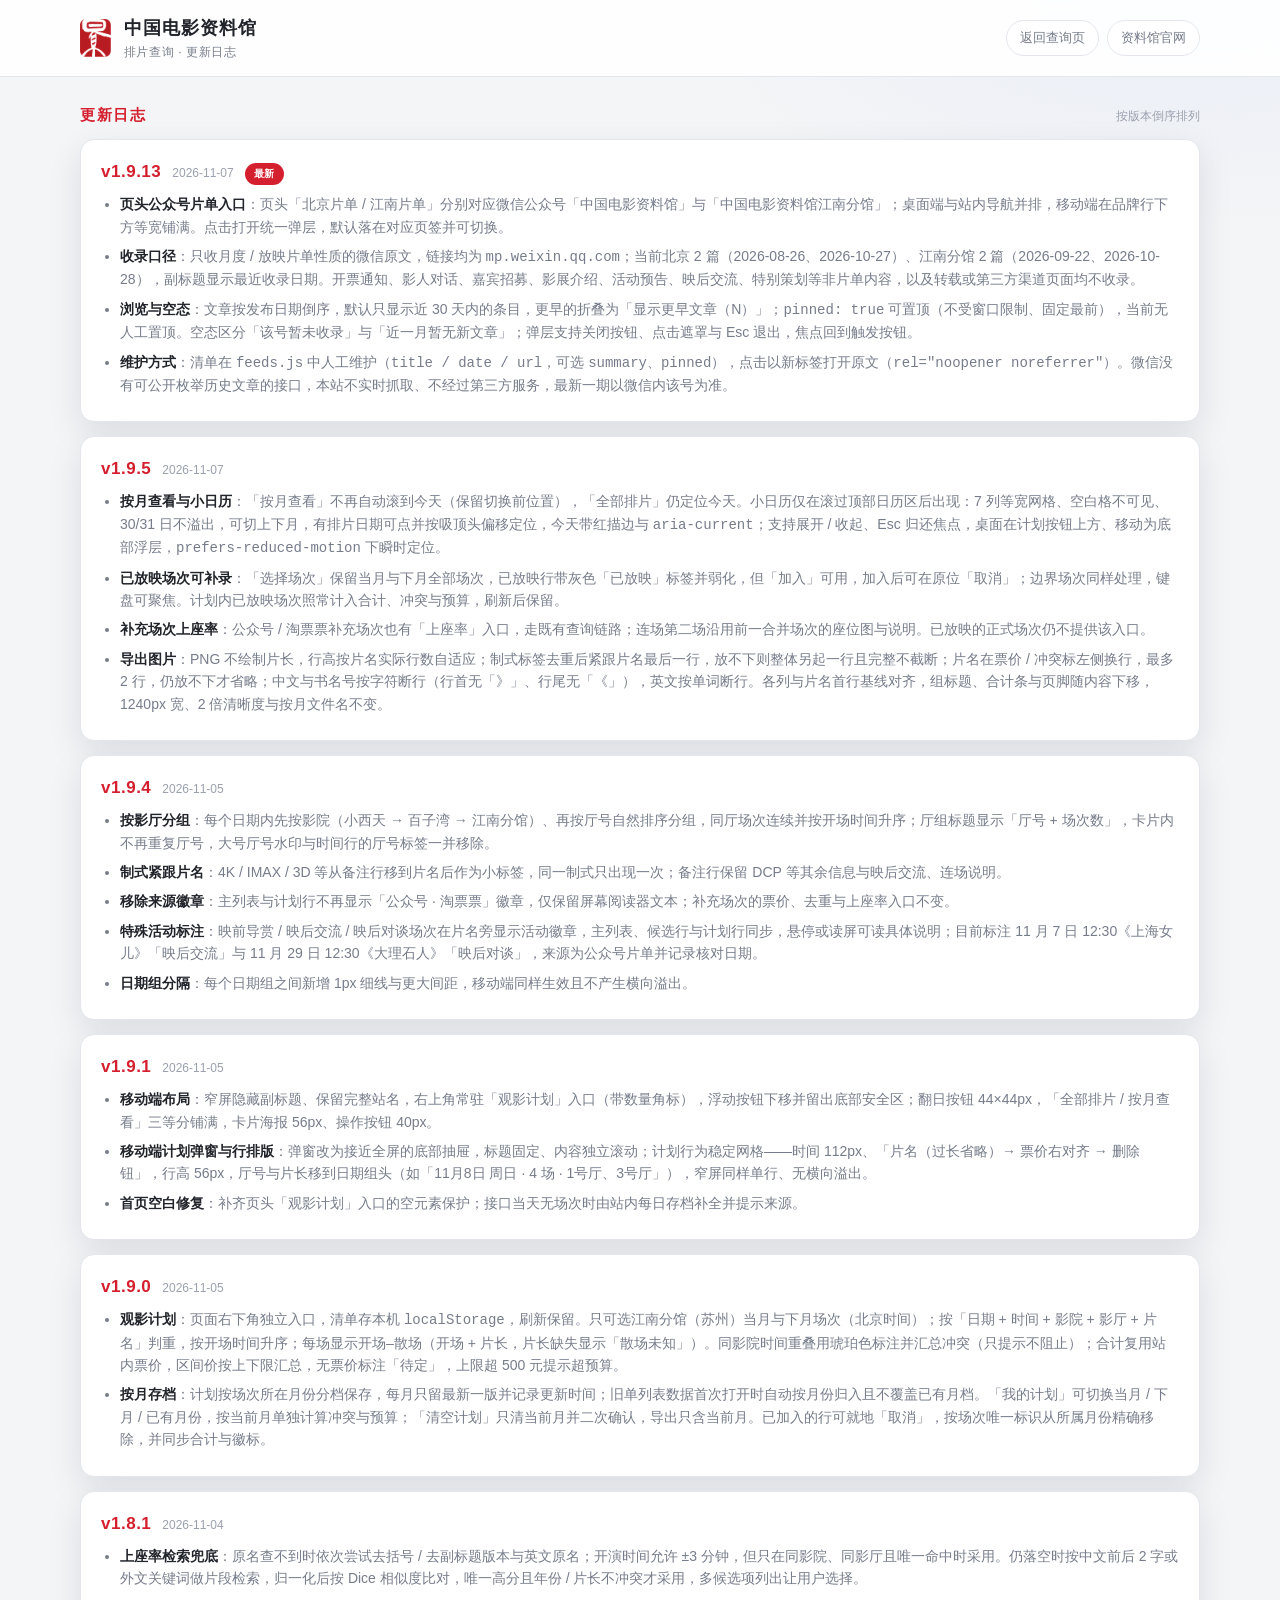
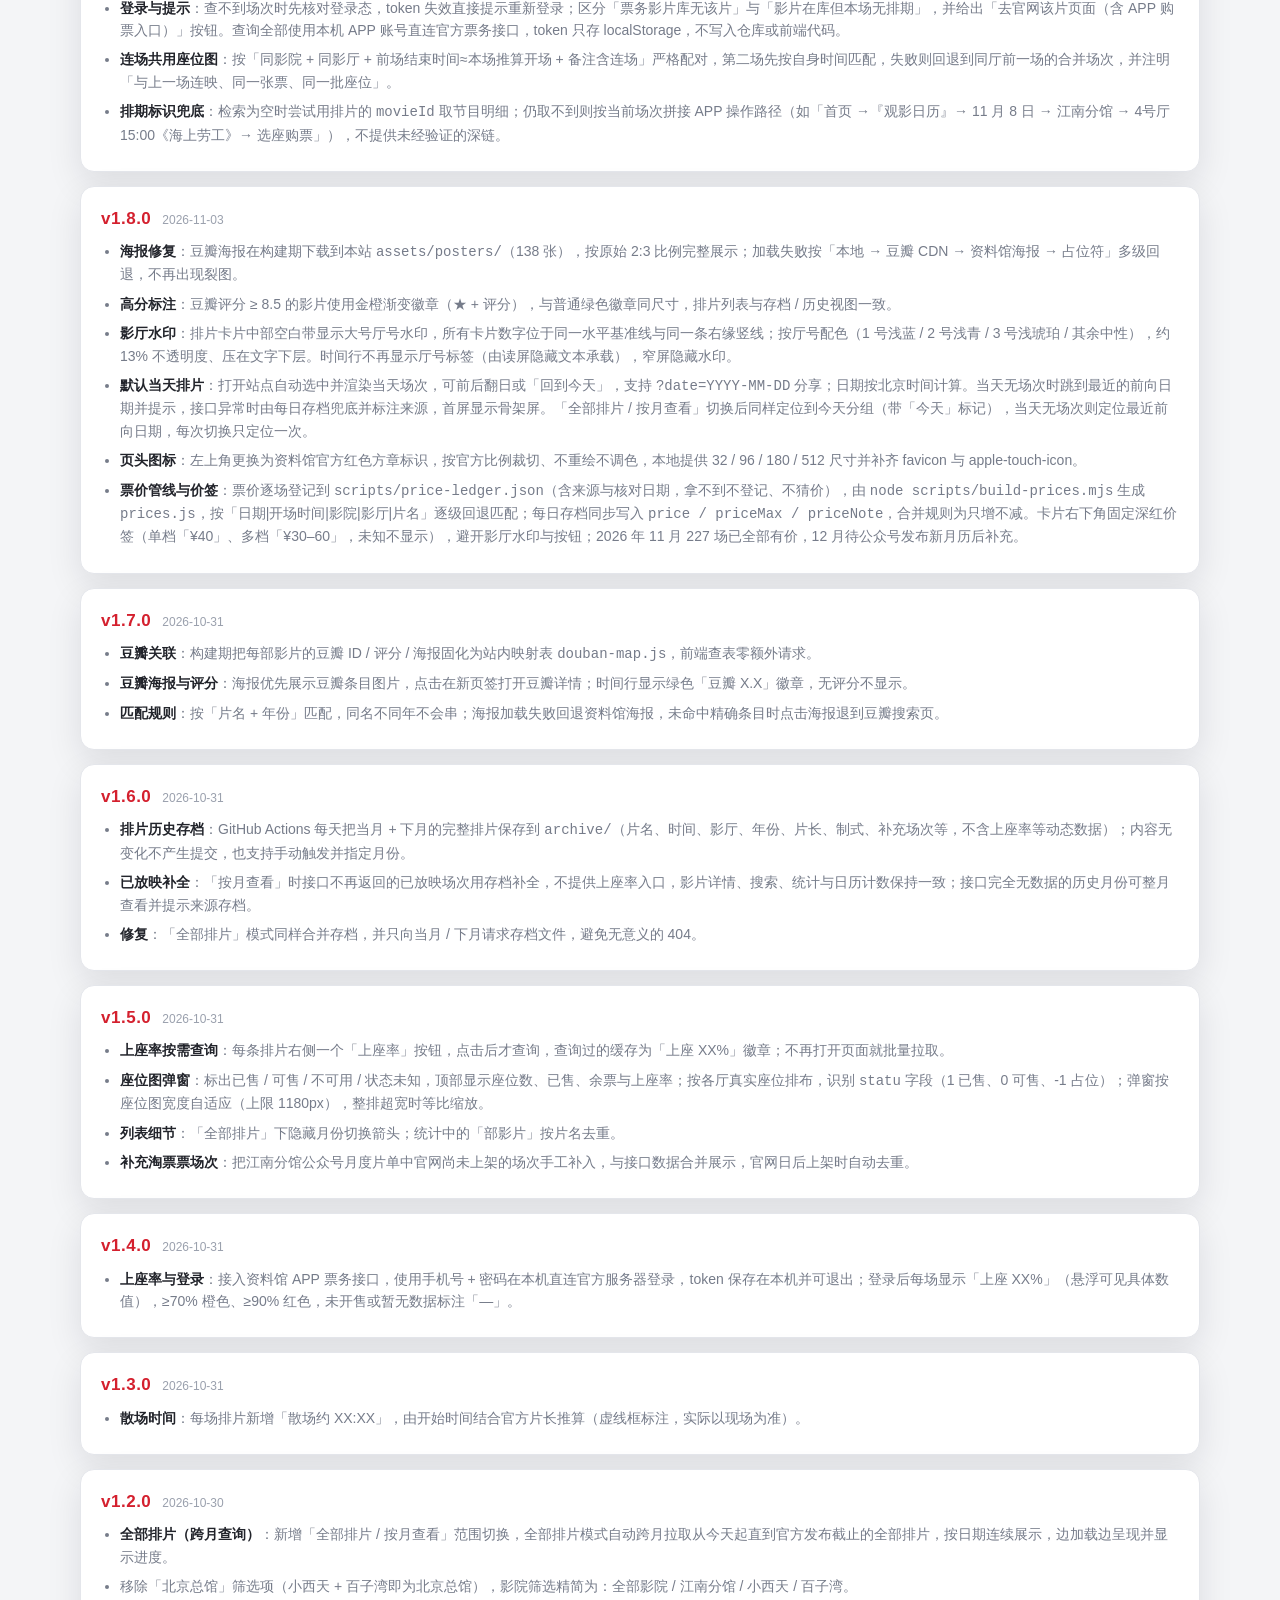
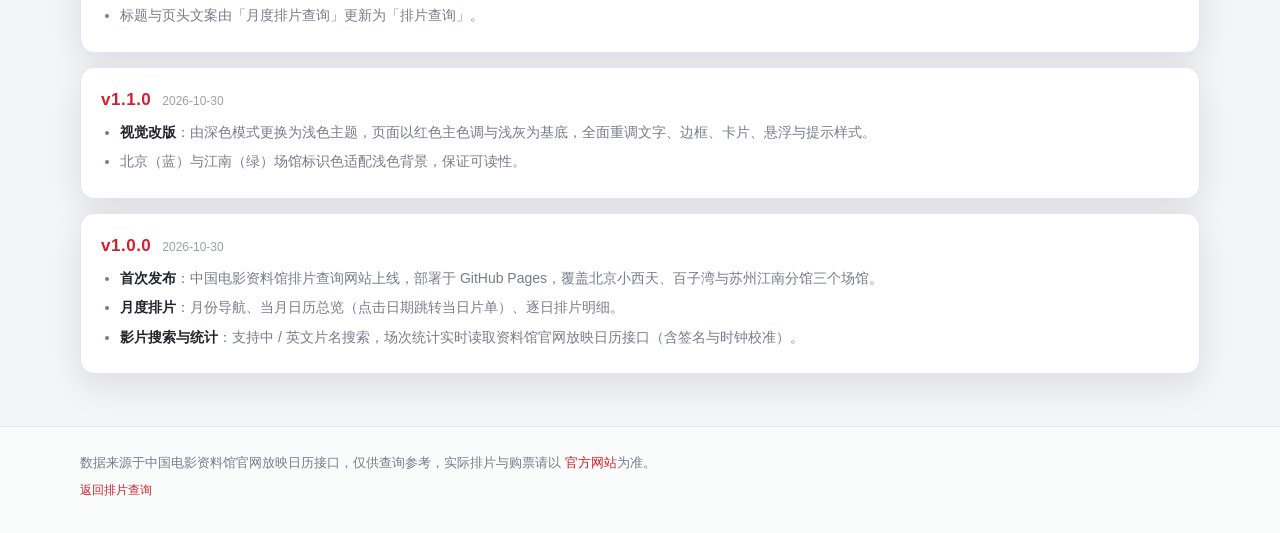
==== changelog.html @ dbe5d0a8 "changelog: merge patch-level entries by theme" ====
<!DOCTYPE html>
<html lang="zh-CN">
<head>
<meta charset="utf-8">
<meta name="viewport" content="width=device-width, initial-scale=1">
<title>更新日志 · 中国电影资料馆排片查询</title>
<meta name="description" content="中国电影资料馆排片查询网站的版本更新日志。">
<link rel="icon" type="image/png" sizes="32x32" href="assets/logo-cfa-32.png">
<link rel="icon" type="image/png" sizes="96x96" href="assets/logo-cfa-96.png">
<link rel="apple-touch-icon" sizes="180x180" href="assets/logo-cfa-180.png">
<link rel="stylesheet" href="style.css">
</head>
<body>

<header class="site-header">
  <div class="wrap header-inner">
    <div class="brand">
      <img class="brand-mark" src="assets/logo-cfa-96.png" width="31" height="38" alt="">
      <div class="brand-text">
        <h1>中国电影资料馆</h1>
        <p>排片查询 · 更新日志</p>
      </div>
    </div>
    <nav class="header-links">
      <a href="index.html">返回查询页</a>
      <a href="https://www.cfa.org.cn/" target="_blank" rel="noopener">资料馆官网</a>
    </nav>
  </div>
</header>

<main class="wrap">

  <section class="calendar-block">
    <div class="block-head">
      <h2>更新日志</h2>
      <span class="block-hint">按版本倒序排列</span>
    </div>

    <div class="changelog">

      <article class="cl-item">
        <div class="cl-head">
          <span class="cl-ver">v1.9.13</span>
          <span class="cl-date">2026-11-07</span>
          <span class="cl-badge">最新</span>
        </div>
        <ul class="cl-list">
          <li><b>页头公众号片单入口</b>：页头「北京片单 / 江南片单」分别对应微信公众号「中国电影资料馆」与「中国电影资料馆江南分馆」；桌面端与站内导航并排，移动端在品牌行下方等宽铺满。点击打开统一弹层，默认落在对应页签并可切换。</li>
          <li><b>收录口径</b>：只收月度 / 放映片单性质的微信原文，链接均为 <code>mp.weixin.qq.com</code>；当前北京 2 篇（2026-08-26、2026-10-27）、江南分馆 2 篇（2026-09-22、2026-10-28），副标题显示最近收录日期。开票通知、影人对话、嘉宾招募、影展介绍、活动预告、映后交流、特别策划等非片单内容，以及转载或第三方渠道页面均不收录。</li>
          <li><b>浏览与空态</b>：文章按发布日期倒序，默认只显示近 30 天内的条目，更早的折叠为「显示更早文章（N）」；<code>pinned: true</code> 可置顶（不受窗口限制、固定最前），当前无人工置顶。空态区分「该号暂未收录」与「近一月暂无新文章」；弹层支持关闭按钮、点击遮罩与 Esc 退出，焦点回到触发按钮。</li>
          <li><b>维护方式</b>：清单在 <code>feeds.js</code> 中人工维护（<code>title / date / url</code>，可选 <code>summary</code>、<code>pinned</code>），点击以新标签打开原文（<code>rel="noopener noreferrer"</code>）。微信没有可公开枚举历史文章的接口，本站不实时抓取、不经过第三方服务，最新一期以微信内该号为准。</li>
        </ul>
      </article>

      <article class="cl-item">
        <div class="cl-head">
          <span class="cl-ver">v1.9.5</span>
          <span class="cl-date">2026-11-07</span>
        </div>
        <ul class="cl-list">
          <li><b>按月查看与小日历</b>：「按月查看」不再自动滚到今天（保留切换前位置），「全部排片」仍定位今天。小日历仅在滚过顶部日历区后出现：7 列等宽网格、空白格不可见、30/31 日不溢出，可切上下月，有排片日期可点并按吸顶头偏移定位，今天带红描边与 <code>aria-current</code>；支持展开 / 收起、Esc 归还焦点，桌面在计划按钮上方、移动为底部浮层，<code>prefers-reduced-motion</code> 下瞬时定位。</li>
          <li><b>已放映场次可补录</b>：「选择场次」保留当月与下月全部场次，已放映行带灰色「已放映」标签并弱化，但「加入」可用，加入后可在原位「取消」；边界场次同样处理，键盘可聚焦。计划内已放映场次照常计入合计、冲突与预算，刷新后保留。</li>
          <li><b>补充场次上座率</b>：公众号 / 淘票票补充场次也有「上座率」入口，走既有查询链路；连场第二场沿用前一合并场次的座位图与说明。已放映的正式场次仍不提供该入口。</li>
          <li><b>导出图片</b>：PNG 不绘制片长，行高按片名实际行数自适应；制式标签去重后紧跟片名最后一行，放不下则整体另起一行且完整不截断；片名在票价 / 冲突标左侧换行，最多 2 行，仍放不下才省略；中文与书名号按字符断行（行首无「》」、行尾无「《」），英文按单词断行。各列与片名首行基线对齐，组标题、合计条与页脚随内容下移，1240px 宽、2 倍清晰度与按月文件名不变。</li>
        </ul>
      </article>

      <article class="cl-item">
        <div class="cl-head">
          <span class="cl-ver">v1.9.4</span>
          <span class="cl-date">2026-11-05</span>
        </div>
        <ul class="cl-list">
          <li><b>按影厅分组</b>：每个日期内先按影院（小西天 → 百子湾 → 江南分馆）、再按厅号自然排序分组，同厅场次连续并按开场时间升序；厅组标题显示「厅号 + 场次数」，卡片内不再重复厅号，大号厅号水印与时间行的厅号标签一并移除。</li>
          <li><b>制式紧跟片名</b>：4K / IMAX / 3D 等从备注行移到片名后作为小标签，同一制式只出现一次；备注行保留 DCP 等其余信息与映后交流、连场说明。</li>
          <li><b>移除来源徽章</b>：主列表与计划行不再显示「公众号 · 淘票票」徽章，仅保留屏幕阅读器文本；补充场次的票价、去重与上座率入口不变。</li>
          <li><b>特殊活动标注</b>：映前导赏 / 映后交流 / 映后对谈场次在片名旁显示活动徽章，主列表、候选行与计划行同步，悬停或读屏可读具体说明；目前标注 11 月 7 日 12:30《上海女儿》「映后交流」与 11 月 29 日 12:30《大理石人》「映后对谈」，来源为公众号片单并记录核对日期。</li>
          <li><b>日期组分隔</b>：每个日期组之间新增 1px 细线与更大间距，移动端同样生效且不产生横向溢出。</li>
        </ul>
      </article>

      <article class="cl-item">
        <div class="cl-head">
          <span class="cl-ver">v1.9.1</span>
          <span class="cl-date">2026-11-05</span>
        </div>
        <ul class="cl-list">
          <li><b>移动端布局</b>：窄屏隐藏副标题、保留完整站名，右上角常驻「观影计划」入口（带数量角标），浮动按钮下移并留出底部安全区；翻日按钮 44×44px，「全部排片 / 按月查看」三等分铺满，卡片海报 56px、操作按钮 40px。</li>
          <li><b>移动端计划弹窗与行排版</b>：弹窗改为接近全屏的底部抽屉，标题固定、内容独立滚动；计划行为稳定网格——时间 112px、「片名（过长省略）→ 票价右对齐 → 删除钮」，行高 56px，厅号与片长移到日期组头（如「11月8日 周日 · 4 场 · 1号厅、3号厅」），窄屏同样单行、无横向溢出。</li>
          <li><b>首页空白修复</b>：补齐页头「观影计划」入口的空元素保护；接口当天无场次时由站内每日存档补全并提示来源。</li>
        </ul>
      </article>

      <article class="cl-item">
        <div class="cl-head">
          <span class="cl-ver">v1.9.0</span>
          <span class="cl-date">2026-11-05</span>
        </div>
        <ul class="cl-list">
          <li><b>观影计划</b>：页面右下角独立入口，清单存本机 <code>localStorage</code>，刷新保留。只可选江南分馆（苏州）当月与下月场次（北京时间）；按「日期 + 时间 + 影院 + 影厅 + 片名」判重，按开场时间升序；每场显示开场–散场（开场 + 片长，片长缺失显示「散场未知」）。同影院时间重叠用琥珀色标注并汇总冲突（只提示不阻止）；合计复用站内票价，区间价按上下限汇总，无票价标注「待定」，上限超 500 元提示超预算。</li>
          <li><b>按月存档</b>：计划按场次所在月份分档保存，每月只留最新一版并记录更新时间；旧单列表数据首次打开时自动按月份归入且不覆盖已有月档。「我的计划」可切换当月 / 下月 / 已有月份，按当前月单独计算冲突与预算；「清空计划」只清当前月并二次确认，导出只含当前月。已加入的行可就地「取消」，按场次唯一标识从所属月份精确移除，并同步合计与徽标。</li>
        </ul>
      </article>

      <article class="cl-item">
        <div class="cl-head">
          <span class="cl-ver">v1.8.1</span>
          <span class="cl-date">2026-11-04</span>
        </div>
        <ul class="cl-list">
          <li><b>上座率检索兜底</b>：原名查不到时依次尝试去括号 / 去副标题版本与英文原名；开演时间允许 ±3 分钟，但只在同影院、同影厅且唯一命中时采用。仍落空时按中文前后 2 字或外文关键词做片段检索，归一化后按 Dice 相似度比对，唯一高分且年份 / 片长不冲突才采用，多候选项列出让用户选择。</li>
          <li><b>登录与提示</b>：查不到场次时先核对登录态，token 失效直接提示重新登录；区分「票务影片库无该片」与「影片在库但本场无排期」，并给出「去官网该片页面（含 APP 购票入口）」按钮。查询全部使用本机 APP 账号直连官方票务接口，token 只存 localStorage，不写入仓库或前端代码。</li>
          <li><b>连场共用座位图</b>：按「同影院 + 同影厅 + 前场结束时间≈本场推算开场 + 备注含连场」严格配对，第二场先按自身时间匹配，失败则回退到同厅前一场的合并场次，并注明「与上一场连映、同一张票、同一批座位」。</li>
          <li><b>排期标识兜底</b>：检索为空时尝试用排片的 <code>movieId</code> 取节目明细；仍取不到则按当前场次拼接 APP 操作路径（如「首页 →『观影日历』→ 11 月 8 日 → 江南分馆 → 4号厅 15:00《海上劳工》→ 选座购票」），不提供未经验证的深链。</li>
        </ul>
      </article>

      <article class="cl-item">
        <div class="cl-head">
          <span class="cl-ver">v1.8.0</span>
          <span class="cl-date">2026-11-03</span>
        </div>
        <ul class="cl-list">
          <li><b>海报修复</b>：豆瓣海报在构建期下载到本站 <code>assets/posters/</code>（138 张），按原始 2:3 比例完整展示；加载失败按「本地 → 豆瓣 CDN → 资料馆海报 → 占位符」多级回退，不再出现裂图。</li>
          <li><b>高分标注</b>：豆瓣评分 ≥ 8.5 的影片使用金橙渐变徽章（★ + 评分），与普通绿色徽章同尺寸，排片列表与存档 / 历史视图一致。</li>
          <li><b>影厅水印</b>：排片卡片中部空白带显示大号厅号水印，所有卡片数字位于同一水平基准线与同一条右缘竖线；按厅号配色（1 号浅蓝 / 2 号浅青 / 3 号浅琥珀 / 其余中性），约 13% 不透明度、压在文字下层。时间行不再显示厅号标签（由读屏隐藏文本承载），窄屏隐藏水印。</li>
          <li><b>默认当天排片</b>：打开站点自动选中并渲染当天场次，可前后翻日或「回到今天」，支持 <code>?date=YYYY-MM-DD</code> 分享；日期按北京时间计算。当天无场次时跳到最近的前向日期并提示，接口异常时由每日存档兜底并标注来源，首屏显示骨架屏。「全部排片 / 按月查看」切换后同样定位到今天分组（带「今天」标记），当天无场次则定位最近前向日期，每次切换只定位一次。</li>
          <li><b>页头图标</b>：左上角更换为资料馆官方红色方章标识，按官方比例裁切、不重绘不调色，本地提供 32 / 96 / 180 / 512 尺寸并补齐 favicon 与 apple-touch-icon。</li>
          <li><b>票价管线与价签</b>：票价逐场登记到 <code>scripts/price-ledger.json</code>（含来源与核对日期，拿不到不登记、不猜价），由 <code>node scripts/build-prices.mjs</code> 生成 <code>prices.js</code>，按「日期|开场时间|影院|影厅|片名」逐级回退匹配；每日存档同步写入 <code>price / priceMax / priceNote</code>，合并规则为只增不减。卡片右下角固定深红价签（单档「¥40」、多档「¥30–60」，未知不显示），避开影厅水印与按钮；2026 年 11 月 227 场已全部有价，12 月待公众号发布新月历后补充。</li>
        </ul>
      </article>

      <article class="cl-item">
        <div class="cl-head">
          <span class="cl-ver">v1.7.0</span>
          <span class="cl-date">2026-10-31</span>
        </div>
        <ul class="cl-list">
          <li><b>豆瓣关联</b>：构建期把每部影片的豆瓣 ID / 评分 / 海报固化为站内映射表 <code>douban-map.js</code>，前端查表零额外请求。</li>
          <li><b>豆瓣海报与评分</b>：海报优先展示豆瓣条目图片，点击在新页签打开豆瓣详情；时间行显示绿色「豆瓣 X.X」徽章，无评分不显示。</li>
          <li><b>匹配规则</b>：按「片名 + 年份」匹配，同名不同年不会串；海报加载失败回退资料馆海报，未命中精确条目时点击海报退到豆瓣搜索页。</li>
        </ul>
      </article>

      <article class="cl-item">
        <div class="cl-head">
          <span class="cl-ver">v1.6.0</span>
          <span class="cl-date">2026-10-31</span>
        </div>
        <ul class="cl-list">
          <li><b>排片历史存档</b>：GitHub Actions 每天把当月 + 下月的完整排片保存到 <code>archive/</code>（片名、时间、影厅、年份、片长、制式、补充场次等，不含上座率等动态数据）；内容无变化不产生提交，也支持手动触发并指定月份。</li>
          <li><b>已放映补全</b>：「按月查看」时接口不再返回的已放映场次用存档补全，不提供上座率入口，影片详情、搜索、统计与日历计数保持一致；接口完全无数据的历史月份可整月查看并提示来源存档。</li>
          <li><b>修复</b>：「全部排片」模式同样合并存档，并只向当月 / 下月请求存档文件，避免无意义的 404。</li>
        </ul>
      </article>

      <article class="cl-item">
        <div class="cl-head">
          <span class="cl-ver">v1.5.0</span>
          <span class="cl-date">2026-10-31</span>
        </div>
        <ul class="cl-list">
          <li><b>上座率按需查询</b>：每条排片右侧一个「上座率」按钮，点击后才查询，查询过的缓存为「上座 XX%」徽章；不再打开页面就批量拉取。</li>
          <li><b>座位图弹窗</b>：标出已售 / 可售 / 不可用 / 状态未知，顶部显示座位数、已售、余票与上座率；按各厅真实座位排布，识别 <code>statu</code> 字段（1 已售、0 可售、-1 占位）；弹窗按座位图宽度自适应（上限 1180px），整排超宽时等比缩放。</li>
          <li><b>列表细节</b>：「全部排片」下隐藏月份切换箭头；统计中的「部影片」按片名去重。</li>
          <li><b>补充淘票票场次</b>：把江南分馆公众号月度片单中官网尚未上架的场次手工补入，与接口数据合并展示，官网日后上架时自动去重。</li>
        </ul>
      </article>

      <article class="cl-item">
        <div class="cl-head">
          <span class="cl-ver">v1.4.0</span>
          <span class="cl-date">2026-10-31</span>
        </div>
        <ul class="cl-list">
          <li><b>上座率与登录</b>：接入资料馆 APP 票务接口，使用手机号 + 密码在本机直连官方服务器登录，token 保存在本机并可退出；登录后每场显示「上座 XX%」（悬浮可见具体数值），≥70% 橙色、≥90% 红色，未开售或暂无数据标注「—」。</li>
        </ul>
      </article>

      <article class="cl-item">
        <div class="cl-head">
          <span class="cl-ver">v1.3.0</span>
          <span class="cl-date">2026-10-31</span>
        </div>
        <ul class="cl-list">
          <li><b>散场时间</b>：每场排片新增「散场约 XX:XX」，由开始时间结合官方片长推算（虚线框标注，实际以现场为准）。</li>
        </ul>
      </article>

      <article class="cl-item">
        <div class="cl-head">
          <span class="cl-ver">v1.2.0</span>
          <span class="cl-date">2026-10-30</span>
        </div>
        <ul class="cl-list">
          <li><b>全部排片（跨月查询）</b>：新增「全部排片 / 按月查看」范围切换，全部排片模式自动跨月拉取从今天起直到官方发布截止的全部排片，按日期连续展示，边加载边呈现并显示进度。</li>
          <li>移除「北京总馆」筛选项（小西天 + 百子湾即为北京总馆），影院筛选精简为：全部影院 / 江南分馆 / 小西天 / 百子湾。</li>
          <li>标题与页头文案由「月度排片查询」更新为「排片查询」。</li>
        </ul>
      </article>

      <article class="cl-item">
        <div class="cl-head">
          <span class="cl-ver">v1.1.0</span>
          <span class="cl-date">2026-10-30</span>
        </div>
        <ul class="cl-list">
          <li><b>视觉改版</b>：由深色模式更换为浅色主题，页面以红色主色调与浅灰为基底，全面重调文字、边框、卡片、悬浮与提示样式。</li>
          <li>北京（蓝）与江南（绿）场馆标识色适配浅色背景，保证可读性。</li>
        </ul>
      </article>

      <article class="cl-item">
        <div class="cl-head">
          <span class="cl-ver">v1.0.0</span>
          <span class="cl-date">2026-10-30</span>
        </div>
        <ul class="cl-list">
          <li><b>首次发布</b>：中国电影资料馆排片查询网站上线，部署于 GitHub Pages，覆盖北京小西天、百子湾与苏州江南分馆三个场馆。</li>
          <li><b>月度排片</b>：月份导航、当月日历总览（点击日期跳转当日片单）、逐日排片明细。</li>
          <li><b>影片搜索与统计</b>：支持中 / 英文片名搜索，场次统计实时读取资料馆官网放映日历接口（含签名与时钟校准）。</li>
        </ul>
      </article>

    </div>
  </section>

</main>

<footer class="site-footer">
  <div class="wrap">
    <p>数据来源于中国电影资料馆官网放映日历接口，仅供查询参考，实际排片与购票请以
      <a href="https://www.cfa.org.cn/eportal/ui?pageId=14b6b67fc1704838b760c4786a5fb46d" target="_blank" rel="noopener">官方网站</a>为准。</p>
    <p class="muted"><a href="index.html">返回排片查询</a></p>
  </div>
</footer>

</body>
</html>
---- style.css ----
:root{
  --bg:#f4f5f7;
  --panel:#ffffff;
  --panel-2:#f0f1f4;
  --line:#e4e6eb;
  --txt:#22242b;
  --muted:#767c8a;
  --accent:#d4202e;
  --accent-soft:rgba(212,32,46,.09);
  --bj:#2563eb;
  --jn:#0f9d76;
  --radius:14px;
  --shadow:0 12px 34px rgba(20,24,40,.10);
}

*{box-sizing:border-box}
/* hidden 属性必须压过元素自身的 display（如 .month-nav-group{display:flex} 否则隐藏不生效） */
[hidden]{display:none!important}
html,body{margin:0;padding:0}
body{
  background:
    radial-gradient(1200px 500px at 15% -8%, rgba(212,32,46,.07), transparent 60%),
    radial-gradient(900px 420px at 92% 0%, rgba(37,99,235,.05), transparent 55%),
    var(--bg);
  color:var(--txt);
  font-family:-apple-system,BlinkMacSystemFont,"Segoe UI","PingFang SC","Hiragino Sans GB","Microsoft YaHei",sans-serif;
  line-height:1.6;
  -webkit-font-smoothing:antialiased;
}
a{color:inherit}
.wrap{max-width:1160px;margin:0 auto;padding:0 20px}

/* ---------- header ---------- */
.site-header{
  position:sticky;top:0;z-index:40;
  background:rgba(255,255,255,.9);
  backdrop-filter:blur(14px);
  border-bottom:1px solid var(--line);
}
.header-inner{display:flex;align-items:center;justify-content:space-between;gap:18px;padding-top:14px;padding-bottom:14px}
.brand{display:flex;align-items:center;gap:13px;min-width:0}
.brand-mark{
  /* 官方红色方章：裁紧后直接展示，不垫白底、不加描边/阴影、不再额外圆角 */
  height:38px;width:auto;flex:none;display:block;
}
.brand-text h1{margin:0;font-size:18px;letter-spacing:.06em;font-weight:700}
.brand-text p{margin:0;font-size:12px;color:var(--muted);letter-spacing:.05em}
.header-links{display:flex;gap:8px;flex:none}
.header-links a{
  font-size:13px;color:var(--muted);text-decoration:none;
  padding:7px 13px;border:1px solid var(--line);border-radius:999px;
  background:var(--panel);transition:.2s;white-space:nowrap;
}
.header-links a:hover{color:var(--accent);border-color:rgba(212,32,46,.45);background:var(--accent-soft)}
/* 移动端页头「观影计划」入口（桌面隐藏，桌面仍用右下角浮动按钮） */
.head-plan-btn{
  display:none;align-items:center;gap:6px;flex:none;
  padding:8px 13px;border-radius:999px;cursor:pointer;
  font-family:inherit;font-size:13px;font-weight:600;color:var(--accent);
  background:var(--accent-soft);border:1px solid rgba(212,32,46,.38);
}
.head-plan-btn:hover{background:rgba(212,32,46,.16);border-color:rgba(212,32,46,.55)}
.head-plan-count{
  min-width:18px;height:18px;padding:0 5px;border-radius:999px;
  display:inline-grid;place-items:center;
  background:var(--accent);color:#fff;font-size:11px;font-weight:700;
  font-variant-numeric:tabular-nums;
}

/* ---------- controls ---------- */
.controls{
  margin-top:24px;padding:18px;
  background:var(--panel);border:1px solid var(--line);border-radius:var(--radius);
  box-shadow:var(--shadow);
  display:flex;flex-direction:column;gap:14px;
}
.month-nav{display:flex;align-items:center;justify-content:center;gap:16px;flex-wrap:wrap}
.month-nav-group{display:flex;align-items:center;gap:16px}
.scope-switch{
  display:flex;gap:4px;padding:4px;border-radius:999px;
  background:var(--panel-2);border:1px solid var(--line);
}
.scope-switch .tab{
  border:none;background:transparent;padding:6px 15px;font-weight:500;
}
.scope-switch .tab:hover{background:#fff;border-color:transparent;color:var(--txt)}
.scope-switch .tab.is-active{
  background:var(--accent);color:#fff;border-color:transparent;
  box-shadow:0 4px 12px rgba(212,32,46,.3);
}
.nav-btn{
  width:36px;height:36px;border-radius:10px;flex:none;cursor:pointer;
  background:var(--panel-2);border:1px solid var(--line);color:var(--txt);
  font-size:22px;line-height:1;display:grid;place-items:center;transition:.18s;
}
.nav-btn:hover{background:#fff;border-color:rgba(212,32,46,.5);color:var(--accent)}
.month-label{display:flex;align-items:center;gap:12px}
.month-label span{font-size:24px;font-weight:700;letter-spacing:.04em;min-width:150px;text-align:center}
.link-btn{
  background:none;border:none;color:var(--accent);font-size:12px;cursor:pointer;
  padding:4px 9px;border:1px solid rgba(212,32,46,.4);border-radius:999px;transition:.18s;
}
.link-btn:hover{background:var(--accent-soft)}

.venue-tabs{display:flex;flex-wrap:wrap;gap:8px;justify-content:center}
.tab{
  cursor:pointer;font-size:13px;padding:7px 15px;border-radius:999px;
  background:var(--panel-2);border:1px solid var(--line);color:var(--muted);transition:.18s;
}
.tab:hover{color:var(--txt);border-color:#c6c9d1}
.tab.is-active{background:var(--accent-soft);border-color:var(--accent);color:var(--accent);font-weight:600}

.search-row{display:flex;gap:10px}
.search-box{
  flex:1;min-width:0;padding:10px 15px;font-size:14px;color:var(--txt);
  background:var(--panel-2);border:1px solid var(--line);border-radius:10px;outline:none;transition:.18s;
}
.search-box::placeholder{color:#9aa0ad}
.search-box:focus{border-color:var(--accent);box-shadow:0 0 0 3px var(--accent-soft);background:#fff}
.ghost-btn{
  padding:10px 16px;font-size:13px;cursor:pointer;color:var(--muted);
  background:var(--panel);border:1px solid var(--line);border-radius:10px;transition:.18s;white-space:nowrap;
}
.ghost-btn:hover{color:var(--accent);border-color:rgba(212,32,46,.45);background:var(--accent-soft)}
.ghost-btn:disabled{opacity:.5;cursor:wait}

/* ---------- stats / notice ---------- */
.stats{margin-top:16px;display:flex;flex-wrap:wrap;gap:10px;min-height:8px}
.stat-chip{
  font-size:13px;padding:7px 14px;border-radius:999px;
  background:var(--panel);border:1px solid var(--line);color:var(--muted);
}
.stat-chip b{color:var(--txt);font-size:15px;margin-right:3px}
.stat-chip.bj b{color:var(--bj)}
.stat-chip.jn b{color:var(--jn)}
.stat-chip.gold b{color:var(--accent)}

.notice{
  margin-top:14px;padding:14px 16px;border-radius:12px;font-size:14px;
  background:var(--panel-2);border:1px solid var(--line);color:var(--muted);
}
.notice.warn{background:var(--accent-soft);border-color:rgba(212,32,46,.35);color:#a81622}

/* ---------- section heads ---------- */
.calendar-block,.list-block{margin-top:26px}
.block-head{
  display:flex;align-items:baseline;justify-content:space-between;gap:14px;
  margin-bottom:12px;flex-wrap:wrap;
}
.block-head h2{margin:0;font-size:15px;letter-spacing:.1em;color:var(--accent);font-weight:600}
.block-hint{font-size:12px;color:#9aa0ad}

/* ---------- calendar ---------- */
.calendar{
  display:grid;grid-template-columns:repeat(7,1fr);gap:8px;
  background:var(--panel);border:1px solid var(--line);border-radius:var(--radius);
  padding:14px;box-shadow:var(--shadow);
}
.cal-head{
  grid-column:1/-1;display:grid;grid-template-columns:repeat(7,1fr);gap:8px;margin-bottom:4px;
}
.cal-head span{text-align:center;font-size:11px;color:#9aa0ad;letter-spacing:.08em}
.cal-cell{
  position:relative;min-height:74px;padding:9px 8px;border-radius:10px;
  background:var(--panel-2);border:1px solid transparent;
  display:flex;flex-direction:column;justify-content:space-between;
  cursor:default;transition:.16s;
}
.cal-cell.pad{background:transparent;border-color:transparent;cursor:default;opacity:.35}
.cal-cell.has{cursor:pointer;border-color:#d7dae1;background:#fff}
.cal-cell.has:hover{border-color:var(--accent);transform:translateY(-2px);box-shadow:0 6px 16px rgba(212,32,46,.14)}
.cal-cell.empty-day{opacity:.42}
.cal-cell.today{border-color:var(--accent);box-shadow:0 0 0 1px rgba(212,32,46,.3)}
.cal-day{font-size:15px;font-weight:600;line-height:1}
.cal-wk{font-size:10px;color:#9aa0ad}
.cal-count{
  font-size:11px;font-weight:700;padding:2px 7px;border-radius:999px;align-self:flex-start;
  background:#e7e9ee;color:var(--muted);
}
.cal-cell.has .cal-count{background:var(--accent-soft);color:var(--accent)}
.cal-cell.jn-only .cal-count{background:rgba(15,157,118,.14);color:var(--jn)}
.cal-dot{position:absolute;top:8px;right:8px;width:6px;height:6px;border-radius:50%;background:var(--accent)}

/* ---------- 日期速选小日历（仅「按月查看」，滚过顶部日历后浮现） ---------- */
.mini-cal{
  position:fixed;right:20px;bottom:96px;z-index:70;
  display:flex;flex-direction:column;align-items:flex-end;gap:10px;
  pointer-events:none;
}
.mini-cal[hidden]{display:none!important}
.mini-cal > *{pointer-events:auto}
.mini-cal-panel{
  width:250px;padding:10px 10px 8px;border-radius:14px;overflow:hidden;
  background:rgba(255,255,255,.97);border:1px solid var(--line);
  box-shadow:0 14px 36px rgba(20,24,40,.18);backdrop-filter:blur(10px);
}
.mini-cal-panel[hidden]{display:none!important}
.mini-cal-toggle{
  width:48px;height:48px;border-radius:50%;flex:none;cursor:pointer;
  display:grid;place-items:center;
  background:var(--panel);border:1px solid var(--line);color:var(--accent);
  box-shadow:0 8px 22px rgba(20,24,40,.16);transition:.18s;
}
.mini-cal-toggle:hover{border-color:rgba(212,32,46,.55);background:var(--accent-soft)}
.mini-cal-toggle svg{width:20px;height:20px;display:block}
.mini-cal-toggle:focus-visible,.mc-nav:focus-visible,.mc-close:focus-visible,.mc-day:focus-visible{
  outline:2px solid rgba(212,32,46,.55);outline-offset:2px;
}
.mc-head{display:flex;align-items:center;gap:5px;margin-bottom:6px}
.mc-title{flex:1;text-align:center;font-size:12.5px;font-weight:700;letter-spacing:.02em}
.mc-nav,.mc-close{
  width:26px;height:26px;flex:none;border-radius:8px;cursor:pointer;
  background:var(--panel-2);border:1px solid var(--line);color:var(--txt);
  font-size:15px;line-height:1;display:grid;place-items:center;
}
.mc-nav:hover,.mc-close:hover{border-color:rgba(212,32,46,.45);color:var(--accent);background:var(--accent-soft)}
/* 7 列等宽网格：minmax(0,1fr) 防止按钮最小内容宽度把列撑破；星期行与日期列共用同一套列宽 */
.mc-week,.mc-grid{display:grid;grid-template-columns:repeat(7,minmax(0,1fr));gap:2px}
.mc-week{margin-bottom:2px}
.mc-week span{text-align:center;font-size:10px;color:#9aa0ad}
.mc-grid{grid-auto-rows:28px}
.mc-day{
  width:100%;min-width:0;height:28px;min-height:0;margin:0;padding:0;border-radius:7px;
  position:relative;overflow:hidden;
  display:grid;place-items:center;
  font-family:inherit;font-size:11.5px;font-weight:600;line-height:1;font-variant-numeric:tabular-nums;
  background:transparent;border:1px solid transparent;color:var(--txt);
}
.mc-day.mc-has{background:#fff;border-color:#d7dae1;cursor:pointer}
.mc-day.mc-has:hover{background:var(--accent-soft);border-color:rgba(212,32,46,.5);color:var(--accent)}
.mc-day.mc-empty{color:#b3b8c2;cursor:default}
.mc-day.mc-blank{visibility:hidden;border:0;background:none}
.mc-day.mc-today{box-shadow:inset 0 0 0 1px rgba(212,32,46,.55);color:var(--accent)}
.mc-day.mc-today::after{
  content:'';position:absolute;bottom:3px;left:50%;transform:translateX(-50%);
  width:4px;height:4px;border-radius:50%;background:var(--accent);
}
/* 观影计划 / 上座率弹窗打开时隐藏，避免叠层冲突 */
body.modal-open .mini-cal{display:none!important}

@media (max-width:760px){
  .mini-cal{
    right:12px;left:12px;bottom:calc(76px + env(safe-area-inset-bottom));
    align-items:stretch;
  }
  .mini-cal-panel{width:100%;max-width:320px;align-self:flex-end}
  .mini-cal-toggle{align-self:flex-end}
  .mc-grid{grid-auto-rows:32px}
  .mc-day{height:32px;font-size:12.5px}
}
@media (prefers-reduced-motion:reduce){
  .mini-cal-toggle,.cal-cell,.mc-day{transition:none}
}


/* ---------- list ---------- */
.day-group{
  background:var(--panel);border:1px solid var(--line);border-radius:var(--radius);
  margin-bottom:14px;overflow:hidden;scroll-margin-top:76px;box-shadow:var(--shadow);
}
.day-head{
  display:flex;align-items:center;gap:12px;padding:12px 16px;
  background:linear-gradient(90deg,rgba(212,32,46,.08),transparent 70%);
  border-bottom:1px solid var(--line);
}
.day-date{font-size:16px;font-weight:700;letter-spacing:.03em}
.day-week{font-size:12px;color:var(--muted)}
.day-today{
  font-size:11px;font-weight:600;letter-spacing:.04em;line-height:1;
  padding:4px 9px;border-radius:999px;white-space:nowrap;
  color:#fff;background:var(--accent);
  box-shadow:0 2px 8px rgba(212,32,46,.28);
}
.day-group.is-today{border-color:rgba(212,32,46,.4)}
.day-badge{
  margin-left:auto;font-size:11px;padding:3px 10px;border-radius:999px;
  background:var(--panel-2);border:1px solid var(--line);color:var(--muted);
}
/* 厅分组标题：轻量小标题（厅号 + 场次数），同组内场次连续排列 */
.hall-head{
  display:flex;align-items:center;gap:8px;
  padding:12px 16px 6px;font-size:12px;color:var(--muted);
}
.hall-head::before{
  content:'';width:3px;height:12px;border-radius:2px;background:var(--accent);opacity:.55;
}
.hall-name{font-size:13px;font-weight:700;color:#3f4756;letter-spacing:.02em}
.hall-count{font-size:11px;color:var(--muted)}
.hall-venue{font-size:11px;font-weight:600;padding:1px 7px;border-radius:999px;border:1px solid}
.hall-venue.bj{color:var(--bj);border-color:rgba(37,99,235,.35);background:rgba(37,99,235,.07)}
.hall-venue.jn{color:var(--jn);border-color:rgba(15,157,118,.35);background:rgba(15,157,118,.07)}
.film{
  display:grid;grid-template-columns:76px 1fr auto;gap:16px;
  padding:14px 16px;border-bottom:1px solid rgba(228,230,235,.8);
  position:relative;
}
/* 内容层：文字在水印之上，按钮列不受水印影响 */
.film > .poster,.film-main,.film-side{position:relative;z-index:1}
/* 屏幕阅读器专用文本（厅号等信息不靠水印传达） */
.sr-only{
  position:absolute;width:1px;height:1px;padding:0;margin:-1px;
  overflow:hidden;clip:rect(0 0 0 0);white-space:nowrap;border:0;
}
.hall-group:last-child .film:last-child{border-bottom:none}
.film:hover{background:rgba(212,32,46,.03)}
.poster{
  /* 海报按原始比例（约 2:3）完整展示，不裁切 */
  width:76px;aspect-ratio:2/3;height:auto;border-radius:8px;
  object-fit:contain;background:var(--panel-2);
  border:1px solid var(--line);display:block;
}
.poster-ph{
  width:76px;aspect-ratio:2/3;height:auto;border-radius:8px;border:1px dashed #c6c9d1;
  display:grid;place-items:center;color:#9aa0ad;font-size:11px;text-align:center;padding:6px;
}
/* 豆瓣关联：海报整体可点击，新页签跳转对应豆瓣详情页 */
.poster-link{display:block;text-decoration:none;border-radius:8px}
.poster-link .poster{transition:transform .18s, box-shadow .18s}
.poster-link:hover .poster{transform:scale(1.03);box-shadow:0 6px 18px rgba(20,24,40,.22)}
.poster-link .poster-ph{transition:border-color .18s, background .18s, color .18s}
.poster-link:hover .poster-ph{border-color:var(--accent);background:var(--accent-soft);color:var(--accent)}
/* 豆瓣评分徽章 */
.douban-pill{
  font-size:12px;font-weight:600;color:#0b8a3d;cursor:help;
  background:rgba(10,183,60,.10);border:1px solid rgba(10,183,60,.34);
  padding:2px 8px;border-radius:7px;white-space:nowrap;
}
/* 高分徽章（豆瓣 >= 8.5）：金橙渐变 + 星标，与普通徽章同尺寸同圆角 */
.douban-pill.high{
  color:#92400e;font-weight:700;
  background:linear-gradient(135deg,rgba(255,214,102,.28),rgba(251,146,60,.22));
  border-color:rgba(217,119,6,.55);
  box-shadow:0 1px 2px rgba(180,83,9,.14);
}
.high-star{color:#d97706;margin-right:2px;font-size:11px}
.film-main{min-width:0}
.film-time{display:flex;align-items:center;gap:9px;flex-wrap:wrap;margin-bottom:5px}
.time-pill{
  font-size:16px;font-weight:700;letter-spacing:.04em;
  font-variant-numeric:tabular-nums;color:var(--accent);
  background:var(--accent-soft);padding:2px 10px;border-radius:7px;
}
.end-time{
  font-size:12px;color:var(--muted);font-variant-numeric:tabular-nums;
  padding:2px 8px;border:1px dashed #c6c9d1;border-radius:7px;
}
.venue-tag{font-size:11px;padding:3px 9px;border-radius:999px;border:1px solid;font-weight:600}
.venue-tag.bj{color:var(--bj);border-color:rgba(37,99,235,.4);background:rgba(37,99,235,.08)}
.venue-tag.jn{color:var(--jn);border-color:rgba(15,157,118,.4);background:rgba(15,157,118,.08)}
.film-title{font-size:17px;font-weight:700;margin:0 0 2px;letter-spacing:.02em}
.film-title a{text-decoration:none}
.film-title a:hover{color:var(--accent)}
.film-en{font-size:12px;color:#9aa0ad;margin:0 0 7px;font-style:italic;overflow:hidden;text-overflow:ellipsis;white-space:nowrap}
.film-meta{font-size:12px;color:var(--muted);display:flex;flex-wrap:wrap;gap:6px;align-items:center}
.film-meta .sep{color:#c6c9d1}
.fmt{
  font-size:10px;font-weight:700;letter-spacing:.06em;padding:2px 7px;border-radius:5px;
  background:#e7e9ee;color:#5b6270;border:1px solid var(--line);
}
/* 紧跟片名的小制式标签（4K / IMAX / 3D 等，其余制式仍在备注行） */
.fmt-title{
  display:inline-block;font-size:11px;font-weight:700;letter-spacing:.05em;
  padding:1px 7px;border-radius:5px;margin-left:7px;vertical-align:2px;
  color:#4b5563;background:#e7e9ee;border:1px solid var(--line);
}
.film-side{display:flex;flex-direction:column;align-items:flex-end;gap:8px;flex:none}
.detail-link{
  font-size:12px;padding:7px 13px;border-radius:999px;text-decoration:none;
  border:1px solid var(--line);color:var(--muted);background:var(--panel);transition:.18s;white-space:nowrap;
}
.detail-link:hover{color:var(--accent);border-color:rgba(212,32,46,.5);background:var(--accent-soft)}

/* 手工补充场次（公众号 · 淘票票渠道）的来源徽章已移除（视觉不出现，仅保留 sr-only 文本） */
.extra-note{
  font-size:11px;font-weight:600;padding:2px 7px;border-radius:5px;
  background:rgba(15,157,118,.10);border:1px solid rgba(15,157,118,.3);color:var(--jn);
}
/* 票价（卡片右下角独立价签：深红实底白字，与绿色评分 / 金橙高分明确区分） */
.price-tag{
  margin-top:auto;                 /* 置于右侧操作列底部 = 卡片右下角 */
  position:relative;z-index:2;     /* 高于厅号水印层 */
  display:inline-flex;align-items:baseline;
  font-size:19px;font-weight:700;line-height:1;letter-spacing:.01em;
  font-variant-numeric:tabular-nums;
  color:#fff;background:linear-gradient(135deg,#c11a2b,#8c0d18);
  padding:6px 12px;border-radius:9px;white-space:nowrap;cursor:help;
  box-shadow:0 2px 8px rgba(140,13,24,.22);
}
.price-tag .cur{font-size:12px;font-weight:600;opacity:.92;margin-right:1px}
.price-tag .amt{font-size:19px;font-weight:700}
.price-tag .dash{padding:0 1px;opacity:.85}

/* ---------- states ---------- */
.skeleton{padding:6px 0}
.sk-row{
  display:flex;gap:16px;padding:14px 16px;border-bottom:1px solid rgba(228,230,235,.8);
}
.sk-block{background:linear-gradient(90deg,#e9ebef 25%,#f4f5f7 50%,#e9ebef 75%);
  background-size:400% 100%;animation:shimmer 1.3s infinite;border-radius:8px}
.sk-poster{width:76px;aspect-ratio:2/3;height:auto;flex:none}
.sk-lines{flex:1;display:flex;flex-direction:column;gap:9px;padding-top:4px}
.sk-l1{height:16px;width:26%}
.sk-l2{height:20px;width:55%}
.sk-l3{height:13px;width:70%}
@keyframes shimmer{0%{background-position:100% 0}100%{background-position:0 0}}

.empty{
  padding:44px 20px;text-align:center;color:var(--muted);font-size:14px;
  background:var(--panel);border:1px dashed var(--line);border-radius:var(--radius);
}
.empty .big{font-size:34px;display:block;margin-bottom:8px;opacity:.5}

/* ---------- footer ---------- */
.site-footer{
  margin-top:52px;padding:26px 0 40px;border-top:1px solid var(--line);
  background:rgba(255,255,255,.6);font-size:13px;color:var(--muted);
}
.site-footer a{color:var(--accent);text-decoration:none}
.site-footer a:hover{text-decoration:underline}
.site-footer p{margin:0 0 7px}
.muted{color:#9aa0ad;font-size:12px}

/* ---------- changelog ---------- */
.changelog{display:flex;flex-direction:column;gap:14px}
.cl-item{
  background:var(--panel);border:1px solid var(--line);border-radius:var(--radius);
  padding:18px 20px;box-shadow:var(--shadow);
}
.cl-head{display:flex;align-items:baseline;gap:11px;flex-wrap:wrap;margin-bottom:8px}
.cl-ver{font-size:17px;font-weight:700;color:var(--accent);letter-spacing:.03em}
.cl-date{font-size:12px;color:#9aa0ad}
.cl-badge{
  font-size:10px;font-weight:700;letter-spacing:.06em;padding:3px 9px;border-radius:999px;
  background:var(--accent);color:#fff;
}
.cl-list{margin:0;padding-left:19px;font-size:14px;color:var(--muted)}
.cl-list li{margin:7px 0}
.cl-list b{color:var(--txt)}

@media (max-width:760px){
  .header-links{display:none}
  .month-label span{font-size:20px;min-width:130px}
  .search-row{flex-direction:column}
  .calendar{padding:9px;gap:5px}
  .cal-head{gap:5px}
  .cal-cell{min-height:58px;padding:6px 5px}
  .cal-count{font-size:10px;padding:1px 5px}
  .film{grid-template-columns:60px 1fr;gap:12px}
  .poster,.poster-ph,.sk-poster{width:60px;aspect-ratio:2/3;height:auto}
  .film-side{grid-column:1/-1;flex-direction:row;align-items:center;justify-content:flex-start;flex-wrap:wrap}
  /* 窄屏按钮变整行：价签右对齐到这一行末尾，仍位于卡片右下角 */
  .price-tag{margin-top:0;margin-left:auto}
  .film-title{font-size:16px}
  .day-head{flex-wrap:wrap;gap:8px}
  .day-badge{margin-left:0}
}

/* ---------- 上座率徽章 ---------- */
.occ-btn{border-color:rgba(212,32,46,.35);color:var(--accent)}
.occ-btn:hover{background:var(--accent);color:#fff;border-color:var(--accent)}
.occ-pill{
  font-size:12px;font-weight:600;color:var(--accent);
  background:var(--accent-soft);border:1px solid rgba(212,32,46,.3);
  padding:2px 8px;border-radius:7px;font-variant-numeric:tabular-nums;
  white-space:nowrap;
}
.occ-pill.mid{color:#b45309;background:rgba(180,83,9,.09);border-color:rgba(180,83,9,.32)}
.occ-pill.high{color:#fff;background:var(--accent);border-color:var(--accent)}
.occ-pill.none,.occ-pill.pending{color:var(--muted);background:var(--panel-2);border-color:#d7dae1;font-weight:500}

/* ---------- 登录弹层 ---------- */
.modal-mask{
  position:fixed;inset:0;z-index:90;
  background:rgba(18,20,28,.5);backdrop-filter:blur(4px);
  display:flex;align-items:center;justify-content:center;padding:20px;
}
.modal-mask[hidden]{display:none}
.modal{
  width:100%;max-width:400px;background:var(--panel);
  border:1px solid var(--line);border-radius:16px;
  box-shadow:0 24px 60px rgba(10,14,26,.28);padding:24px;
}
.modal h3{margin:0 0 8px;font-size:18px}
.modal-hint{margin:0 0 16px;font-size:13px;color:var(--muted);line-height:1.6}
.modal-hint strong{color:var(--accent)}
.field{display:block;margin-bottom:12px}
.field span{display:block;font-size:12px;color:var(--muted);margin-bottom:5px}
.field input{
  width:100%;padding:10px 12px;font-size:14px;color:var(--txt);
  background:var(--panel-2);border:1px solid var(--line);border-radius:9px;outline:none;
}
.field input:focus{border-color:var(--accent);background:#fff;box-shadow:0 0 0 3px var(--accent-soft)}
.modal-error{
  margin:0 0 12px;font-size:13px;color:var(--accent);
  background:var(--accent-soft);border-radius:8px;padding:8px 10px;
}
.modal-actions{display:flex;gap:10px;justify-content:flex-end;margin-top:4px}
.ghost-btn.primary{background:var(--accent);border-color:var(--accent);color:#fff}
.ghost-btn.primary:hover{background:#b81a27;border-color:#b81a27;color:#fff}

/* ---------- 影片上的「上座率」入口 ---------- */
.occ-open{
  font-size:12px;font-weight:600;padding:7px 13px;border-radius:999px;cursor:pointer;
  border:1px solid rgba(212,32,46,.4);color:var(--accent);background:var(--accent-soft);
  transition:.18s;white-space:nowrap;
}
.occ-open:hover{background:var(--accent);border-color:var(--accent);color:#fff}
.occ-open:active{transform:translateY(1px)}

/* ---------- 上座率座位图弹窗 ---------- */
body.modal-open{overflow:hidden}
.seat-modal{
  width:min(560px, calc(100vw - 40px));
  max-width:none;max-height:92vh;padding:20px 20px 16px;
  display:flex;flex-direction:column;
}
.seat-head{display:flex;align-items:flex-start;justify-content:space-between;gap:14px;margin-bottom:12px}
.seat-head h3{margin:0;font-size:19px;letter-spacing:.02em}
.seat-sub{margin:3px 0 0;font-size:12.5px;color:var(--muted)}
.modal-x{
  width:32px;height:32px;flex:none;border-radius:9px;cursor:pointer;font-size:20px;line-height:1;
  background:var(--panel-2);border:1px solid var(--line);color:var(--muted);transition:.18s;
}
.modal-x:hover{background:var(--accent);border-color:var(--accent);color:#fff}

.seat-summary{
  display:flex;align-items:center;gap:16px;flex-wrap:wrap;
  padding:13px 16px;margin-bottom:14px;
  background:var(--panel-2);border:1px solid var(--line);border-radius:12px;
}
.occ-big{text-align:center;min-width:74px}
.occ-big b{display:block;font-size:30px;line-height:1;color:var(--accent);font-variant-numeric:tabular-nums}
.occ-big span{font-size:11px;color:var(--muted);letter-spacing:.1em}
.occ-bar{flex:1;min-width:150px;height:9px;border-radius:999px;background:#e2e5ea;overflow:hidden}
.occ-bar i{display:block;height:100%;border-radius:999px;background:linear-gradient(90deg,#f4707a,var(--accent));transition:width .4s}
.occ-nums{width:100%;font-size:12.5px;color:var(--muted)}
.occ-nums b{color:var(--txt);font-variant-numeric:tabular-nums}

.seat-scroll{flex:1;min-height:0;overflow:auto;padding-bottom:2px}
.seat-status{padding:34px 12px;text-align:center;color:var(--muted);font-size:14px}
.seat-status.warn{color:#a81622}
.seat-status.note{padding:9px 12px;margin-bottom:10px;text-align:left;font-size:12.5px;line-height:1.6;color:var(--muted);background:#f4f6f8;border:1px solid var(--line);border-radius:8px}
/* 相近条目选择（片段检索命中多个候选时） */
.seat-status.cands{padding:22px 12px}
.seat-cand-tip{margin:0 0 10px;color:var(--muted);font-size:13px;line-height:1.6}
.seat-cands{display:flex;flex-wrap:wrap;gap:8px;justify-content:center;margin-bottom:12px}
.seat-cand{padding:8px 12px;border:1px solid var(--line);background:#fff;border-radius:8px;font-size:13px;cursor:pointer}
.seat-cand:hover{border-color:rgba(212,32,46,.55);color:#a81622}
.seat-cand:disabled{opacity:.45;cursor:default}
.seat-link{display:inline-block;margin-top:10px;font-size:13px;font-weight:600;color:var(--accent);text-decoration:none;border-bottom:1px solid rgba(212,32,46,.45);padding-bottom:1px}
.seat-link:hover{color:#96121b;border-bottom-color:#96121b}

.seat-screen{margin:2px auto 16px;text-align:center}
.seat-screen span{
  display:inline-block;font-size:11px;letter-spacing:.5em;color:#9aa0ad;
  padding:6px 24px 9px;border:1px solid #dfe2e8;border-top:none;
  border-radius:0 0 44px 44px/0 0 26px 26px;
  background:linear-gradient(180deg,#eceef2,#f8f9fa);
}
.seat-rows{width:max-content;min-width:100%;display:flex;flex-direction:column;gap:5px;align-items:center;padding-bottom:6px}
.seat-row{display:flex;align-items:center;gap:8px}
.row-label{flex:none;min-width:30px;text-align:center;font-size:10px;color:#9aa0ad}
.seat-cells{display:flex;align-items:center;gap:3px}
.seat-gap{display:block;width:13px;flex:none}
.seat-row-empty{opacity:.7}
.seat-row-empty .row-label{color:#c0c4cc}
.aisle-line{display:block;width:170px;height:0;border-top:1px dashed #b9bdc7}
.seat{
  width:20px;height:20px;flex:none;border-radius:5px 5px 3px 3px;
  display:flex;align-items:center;justify-content:center;
  font-size:8px;font-style:normal;border:1px solid transparent;
  box-shadow:inset 0 -2px 0 rgba(0,0,0,.08);transition:transform .12s;
}
.seat.free{background:#e3ebfa;border-color:#b9caeb;color:#5b6b8c}
.seat.sold{background:var(--accent);border-color:#b01b26;color:#fff}
.seat.blocked{background:#e6e8ec;border-color:#d3d6dd;color:#a3a8b3}
.seat.unknown{background:#f3f4f6;border-color:#dfe2e8;color:#b3b8c2}
.seat:hover{transform:scale(1.35);z-index:2;box-shadow:0 3px 8px rgba(20,24,40,.25)}

.seat-legend{
  display:flex;flex-wrap:wrap;gap:16px;justify-content:center;
  margin-top:8px;padding-top:12px;border-top:1px dashed var(--line);
  font-size:12px;color:var(--muted);
}
.seat-legend span{display:flex;align-items:center;gap:6px}
.sw{display:inline-block;width:13px;height:13px;border-radius:4px;border:1px solid transparent}
.sw.free{background:#e3ebfa;border-color:#b9caeb}
.sw.sold{background:var(--accent);border-color:#b01b26}
.sw.blocked{background:#e6e8ec;border-color:#d3d6dd}
.sw.unknown{background:#f3f4f6;border-color:#dfe2e8}

@media (max-width:760px){
  .seat-modal{padding:16px 14px 12px}
  .seat{width:17px;height:17px;font-size:7px}
  .seat-gap{width:10px}
  .row-label{min-width:24px;font-size:9px}
  .occ-big b{font-size:26px}
}

/* ---------- 观影计划 ---------- */
.plan-fab{
  position:fixed;right:22px;bottom:22px;z-index:80;
  display:inline-flex;align-items:center;gap:8px;
  padding:12px 20px;border-radius:999px;cursor:pointer;
  font-size:14px;font-weight:600;letter-spacing:.04em;
  color:#fff;background:linear-gradient(135deg,#d4202e,#a81622);
  border:1px solid rgba(140,13,24,.55);
  box-shadow:0 10px 26px rgba(168,22,34,.32);
  transition:transform .18s, box-shadow .18s;
}
.plan-fab:hover{transform:translateY(-2px);box-shadow:0 14px 32px rgba(168,22,34,.4)}
.plan-fab:active{transform:translateY(0)}
.plan-fab-count{
  min-width:20px;height:20px;padding:0 6px;border-radius:999px;
  display:inline-grid;place-items:center;
  background:#fff;color:var(--accent);font-size:12px;font-weight:700;
  font-variant-numeric:tabular-nums;
}

.plan-modal{
  width:min(760px, calc(100vw - 40px));max-width:none;max-height:90vh;
  display:flex;flex-direction:column;padding:22px 22px 12px;
}
.plan-head{display:flex;align-items:flex-start;justify-content:space-between;gap:14px}
.plan-headtext{min-width:0}
.plan-head h3{margin:0;font-size:20px;letter-spacing:.02em}
.plan-sub{margin:4px 0 0;font-size:12.5px;color:var(--muted);line-height:1.55}
.plan-sub strong{color:var(--accent);font-weight:600}

.plan-tabs{
  display:flex;gap:4px;width:max-content;
  margin:14px 0 10px;padding:4px;border-radius:999px;
  background:var(--panel-2);border:1px solid var(--line);
}
.plan-tabs .tab{border:none;background:transparent;padding:6px 15px;font-weight:500}
.plan-tabs .tab:hover{background:#fff;color:var(--txt);border-color:transparent}
.plan-tabs .tab.is-active{
  background:var(--accent);color:#fff;border-color:transparent;
  box-shadow:0 4px 12px rgba(212,32,46,.28);
}
.plan-tab-count{
  display:inline-grid;place-items:center;min-width:18px;height:18px;padding:0 5px;
  margin-left:6px;border-radius:999px;
  background:rgba(255,255,255,.92);color:var(--accent);
  font-size:11px;font-weight:700;font-variant-numeric:tabular-nums;
}
.plan-tabs .tab:not(.is-active) .plan-tab-count{background:var(--accent);color:#fff}

.plan-summary{display:flex;flex-direction:column;gap:6px;margin-bottom:10px}
.plan-warn{
  font-size:12.5px;line-height:1.55;padding:8px 11px;border-radius:9px;
  background:rgba(180,83,9,.07);border:1px solid rgba(180,83,9,.26);color:#8a4a09;
}
.plan-warn.budget{background:var(--accent-soft);border-color:rgba(212,32,46,.3);color:#a81622}
.plan-warn b{font-weight:700}

.plan-body{flex:1;min-height:0;overflow:auto;padding-right:2px}
.plan-load{
  padding:9px 12px;margin-bottom:10px;font-size:12.5px;line-height:1.55;
  color:var(--muted);background:#f4f6f8;border:1px solid var(--line);border-radius:8px;
}
.plan-search{
  width:100%;padding:9px 13px;margin-bottom:6px;font-size:13.5px;color:var(--txt);
  background:var(--panel-2);border:1px solid var(--line);border-radius:9px;outline:none;
}
.plan-search:focus{border-color:var(--accent);background:#fff;box-shadow:0 0 0 3px var(--accent-soft)}
.plan-empty{
  padding:34px 14px;text-align:center;font-size:13.5px;line-height:1.7;color:var(--muted);
  background:var(--panel);border:1px dashed var(--line);border-radius:12px;
}

.plan-date-head{display:flex;align-items:baseline;flex-wrap:nowrap;gap:8px;margin:16px 0 8px;font-size:13px;font-weight:700;color:var(--txt)}
.plan-date-head span{font-size:11.5px;color:#9aa0ad;font-weight:500;flex:none}
.plan-date-head em{font-style:normal;font-size:11.5px;color:#9aa0ad;font-weight:500;flex:none}
/* 场次数与厅名前的分隔点，避免组头变成多个并列词 */
.plan-date-head em::before{content:'·';margin:0 6px;color:#c2c7d0;font-weight:400}
.plan-date-head .plan-date-halls{
  flex:0 1 auto;min-width:0;font-weight:500;
  overflow:hidden;text-overflow:ellipsis;white-space:nowrap;
}
/* 候选列表的影厅组小标题（厅号 + 场次数），轻量、比日期标题弱一级 */
.plan-hall-head{
  display:flex;align-items:baseline;gap:7px;margin:9px 2px 6px;padding-left:8px;
  border-left:3px solid rgba(212,32,46,.35);
  font-size:12.5px;font-weight:600;color:#4a4f5c;
}
.plan-hall-head span{font-size:11px;font-weight:500;color:#9aa0ad}

/* 日期组之间用整宽细线 + 明显留白分隔；组内厅标题仍保持轻量 */
.plan-day + .plan-day{
  margin-top:10px;padding-top:12px;
  border-top:1px solid #d9dce2;
}
.plan-day + .plan-day .plan-date-head{margin-top:0}

.plan-cand{
  display:flex;align-items:center;gap:12px;width:100%;text-align:left;
  min-height:44px;
  padding:10px 12px;margin-bottom:7px;cursor:pointer;font-size:13px;
  background:#fff;border:1px solid var(--line);border-radius:10px;
  font-family:inherit;color:var(--txt);transition:border-color .16s, background .16s;
}
.plan-cand:hover{border-color:rgba(212,32,46,.45);background:var(--accent-soft)}
/* 已加入：淡淡的选中底 + 左侧色条，一眼可辨但不抢眼；按钮可点击取消 */
.plan-cand.is-added{
  background:rgba(212,32,46,.045);border-color:rgba(212,32,46,.3);
  box-shadow:inset 3px 0 0 rgba(212,32,46,.45);
}
.plan-cand.is-added:hover{background:rgba(212,32,46,.075);border-color:rgba(212,32,46,.48)}
/* 开场与散场同一字号字重，形成一个完整时间段（散场颜色略淡） */
.pc-when{flex:none;width:112px;display:flex;align-items:baseline;gap:4px;font-variant-numeric:tabular-nums;white-space:nowrap}
.pc-when b{font-size:15px;font-weight:700;color:var(--accent)}
.pc-when i{font-size:15px;font-weight:700;font-style:normal;color:#5f6673}
.pc-body{flex:1;min-width:0;display:flex;flex-direction:column;gap:1px}
/* 片名与制式标签同一行：名称可省略，标签始终完整显示 */
.pc-title{display:flex;align-items:baseline;min-width:0;overflow:hidden}
.pc-name{flex:0 1 auto;min-width:0;font-size:14px;font-weight:600;overflow:hidden;text-overflow:ellipsis;white-space:nowrap}
.pc-title .fmt-title{flex:none}
.pc-note{font-size:11px;color:var(--jn);overflow:hidden;text-overflow:ellipsis;white-space:nowrap}
/* 行内只保留票价，右对齐到「加入」按钮左侧 */
.pc-info{
  flex:none;display:flex;align-items:baseline;justify-content:flex-end;
  white-space:nowrap;font-variant-numeric:tabular-nums;
}
.pc-price{font-size:15px;font-weight:700;color:var(--accent);white-space:nowrap}
.pc-price.pending{font-size:13px;font-weight:500;color:var(--muted)}
.pc-add{
  flex:none;display:inline-flex;align-items:center;justify-content:center;
  min-height:40px;min-width:52px;font-size:11.5px;font-weight:600;
  padding:8px 14px;border-radius:999px;
  border:1px solid var(--accent);
  background:var(--accent);color:#fff;
}
/* 已加入 -> 「取消」：白底描边，弱于红色实底的「加入」 */
.plan-cand.is-added .pc-add{
  color:var(--accent);border-color:rgba(212,32,46,.42);background:#fff;
}

/* 已放映场次：保留在列表里，视觉弱化但可读；仍可加入计划（补录已看场次），已选中的仍可取消 */
.plan-cand.is-past{background:var(--panel-2);border-color:#e0e2e8}
.plan-cand.is-past .pc-when b{color:#8b909c}
.plan-cand.is-past .pc-when i{color:#a3a8b3}
.plan-cand.is-past .pc-name{color:#6b7280}
.plan-cand.is-past:hover{border-color:rgba(212,32,46,.4);background:#f7f7f9}
.plan-cand.is-past.is-added{
  background:rgba(212,32,46,.04);border-color:rgba(212,32,46,.24);
  box-shadow:inset 3px 0 0 rgba(212,32,46,.32);
}
.plan-cand.is-past .pc-price{color:#8b909c}
.pc-past{
  flex:none;display:inline-flex;align-items:center;
  padding:0 7px;line-height:17px;border-radius:999px;
  font-size:10.5px;font-weight:600;color:#7d828f;
  background:#eef0f3;border:1px solid #e2e5ea;
}
/* 特殊活动（映前导赏 / 映后交流等）：与制式标签并列的小徽章，金色系，不压片名 */
.ev-badge{
  flex:none;display:inline-flex;align-items:center;
  padding:0 7px;line-height:17px;border-radius:999px;
  font-size:10.5px;font-weight:600;color:#8a5a00;
  background:rgba(245,158,11,.14);border:1px solid rgba(245,158,11,.4);
  white-space:nowrap;margin-left:6px;vertical-align:2px;
}

/* 月份切换条：列出当月/下月与已有档案的月份，横向滚动不换行 */
.plan-months{
  display:flex;gap:8px;flex-wrap:nowrap;overflow-x:auto;overflow-y:hidden;
  padding:2px 2px 8px;
  scrollbar-width:none;-webkit-overflow-scrolling:touch;
}
.plan-months::-webkit-scrollbar{display:none}
.plan-mtab{
  flex:none;display:inline-flex;align-items:center;gap:6px;
  min-height:34px;padding:6px 14px;border-radius:999px;cursor:pointer;
  font-family:inherit;font-size:13px;font-weight:600;color:var(--muted);
  background:var(--panel-2);border:1px solid var(--line);transition:.18s;white-space:nowrap;
}
.plan-mtab:hover{color:var(--txt);border-color:#c6c9d1;background:#fff}
.plan-mtab.is-active{background:var(--accent-soft);border-color:var(--accent);color:var(--accent)}
.plan-mtab i{
  font-style:normal;min-width:18px;height:18px;padding:0 5px;border-radius:999px;
  display:inline-grid;place-items:center;
  background:rgba(255,255,255,.92);color:var(--accent);
  font-size:11px;font-weight:700;font-variant-numeric:tabular-nums;
}
.plan-mtab:not(.is-active) i{background:var(--accent);color:#fff}

.plan-toolbar{
  display:flex;align-items:center;justify-content:space-between;gap:10px;flex-wrap:wrap;
  padding:10px 12px;margin:4px 0 10px;
  background:var(--panel-2);border:1px solid var(--line);border-radius:10px;
}
.plan-total{font-size:12.5px;color:var(--muted)}
.plan-total b{color:var(--txt);font-variant-numeric:tabular-nums}
.plan-total b:last-child{color:var(--accent)}
/* 合计金额单独放大 3px（说明文字保持原字号） */
.plan-total .plan-total-amt{font-size:15.5px;font-weight:700;line-height:1.35}
.plan-pending{color:#b45309}
.plan-updated{color:#9aa0ad}
.plan-toolbar-btns{display:flex;gap:8px}
.plan-toolbar-btns .ghost-btn{padding:7px 13px}

/* 计划行：稳定网格 —— 时间列(112px) → 片名(弹性) → 票价(右对齐) → 删除(32px)；厅号统一在日期组头 */
.plan-item{
  display:grid;
  grid-template-columns:112px minmax(0,1fr) auto 32px;
  grid-template-rows:auto;
  align-items:center;
  column-gap:12px;row-gap:0;
  min-height:56px;padding:11px 14px;margin-bottom:8px;
  background:var(--panel);border:1px solid var(--line);border-radius:10px;
}
.plan-item.conflict{border-color:rgba(180,83,9,.42);background:rgba(180,83,9,.045)}
/* 开场与散场同一行、同字号同字重；列宽固定，绝不换行 */
.plan-time{
  grid-column:1;grid-row:1;align-self:center;display:flex;align-items:baseline;gap:5px;
  white-space:nowrap;line-height:1.25;font-variant-numeric:tabular-nums;
}
.plan-time b{font-size:15px;font-weight:700;color:var(--accent)}
.plan-time span{font-size:15px;font-weight:700;color:#5f6673}
.plan-item.conflict .plan-time b,.plan-item.conflict .plan-time span{color:#b45309}
.plan-title{
  grid-column:2;grid-row:1;align-self:center;min-width:0;
  display:flex;align-items:baseline;gap:6px;
  font-size:14.5px;font-weight:700;line-height:1.35;
}
.plan-name{flex:0 1 auto;min-width:0;overflow:hidden;text-overflow:ellipsis;white-space:nowrap}
.plan-flag{
  flex:none;display:inline-block;padding:2px 7px;border-radius:6px;
  font-size:10px;font-weight:600;color:#8a4a09;
  background:rgba(180,83,9,.12);border:1px solid rgba(180,83,9,.3);
  vertical-align:2px;
}
/* 计划行里的「已放映」小标：不参与冲突提示，灰阶弱化但保持可读 */
.plan-past{
  flex:none;display:inline-flex;align-items:center;padding:0 7px;line-height:18px;border-radius:6px;
  font-size:10px;font-weight:600;color:#7d828f;
  background:#eef0f3;border:1px solid #e2e5ea;
}
.plan-price{
  grid-column:3;grid-row:1;justify-self:end;align-self:center;text-align:right;
  min-width:48px;font-size:18px;font-weight:700;color:var(--accent);
  line-height:1.2;font-variant-numeric:tabular-nums;white-space:nowrap;
}
.plan-price.pending{font-size:12px;font-weight:500;color:var(--muted);min-width:0}
.plan-del{
  grid-column:4;grid-row:1;width:32px;height:32px;border-radius:8px;cursor:pointer;
  font-size:16px;line-height:1;display:inline-flex;align-items:center;justify-content:center;
  background:#fff;border:1px solid var(--line);color:var(--muted);transition:.16s;
}
.plan-del:hover{background:var(--accent);border-color:var(--accent);color:#fff}

.plan-toast{
  margin:8px 0 0;padding:8px 11px;border-radius:8px;
  font-size:12.5px;line-height:1.5;
  background:rgba(15,157,118,.09);border:1px solid rgba(15,157,118,.3);color:#0b7a5c;
}

@media (max-width:760px){
  .plan-fab{right:14px;bottom:14px;padding:10px 16px;font-size:13px}
  .plan-modal{width:calc(100vw - 24px);max-height:92vh;padding:16px 14px 10px}
  .plan-head h3{font-size:18px}
  .plan-sub{font-size:12px}
  .plan-tabs{width:100%}
  .plan-tabs .tab{flex:1;text-align:center;padding:7px 8px}
  .plan-cand{flex-wrap:wrap;gap:8px 12px}
  .pc-when{width:110px;order:1}
  .pc-body{order:2;flex:1 1 0}
  .pc-add{order:3;margin-left:auto;padding:7px 12px;min-height:40px}
  .pc-info{
    order:4;flex:1 1 100%;flex-direction:row;align-items:baseline;
    justify-content:flex-end;gap:12px;padding-top:1px;
  }
  /* 窄屏计划行：单行 —— 时间 + 片名 + 票价 + 删除（厅号已移到日期组头） */
  .plan-item{
    grid-template-columns:auto minmax(0,1fr) auto 40px;
    grid-template-rows:auto;
    column-gap:8px;row-gap:0;
    min-height:0;padding:8px 12px;
  }
  .plan-time{grid-column:1;grid-row:1;align-self:center}
  .plan-title{grid-column:2;grid-row:1;align-self:center;font-size:14px}
  .plan-price{grid-column:3;grid-row:1;align-self:center;justify-self:end;min-width:40px;font-size:18px}
  .plan-del{grid-column:4;grid-row:1;justify-self:end;width:40px;height:40px;font-size:18px}
  .plan-toolbar-btns{width:100%}
  .plan-toolbar-btns .ghost-btn{flex:1}
  .plan-mtab{min-height:40px;padding:8px 14px}
}

/* ================= v1.9.1 移动端体验 ================= */
@media (max-width:760px){
  /* 页头：隐藏副标题，品牌名不截断，右上角常驻「观影计划」入口 */
  .header-inner{padding-top:10px;padding-bottom:10px;gap:10px}
  .brand{gap:9px;min-width:0}
  .brand-mark{height:32px;width:auto}
  .brand-text h1{font-size:16px;letter-spacing:.02em;white-space:nowrap}
  .brand-text p{display:none}
  .head-plan-btn{display:inline-flex;min-height:40px;padding:8px 12px}
  .header-links{display:none}

  /* 日期导航：按钮 44px 触控区，日期不被压缩，范围切换三等分 */
  .controls{margin-top:14px;padding:13px;gap:11px}
  .month-nav{width:100%;gap:8px}
  .scope-switch{width:100%;gap:4px}
  .scope-switch .tab{flex:1;min-height:40px;padding:8px 4px;font-size:13px}
  .month-nav-group{width:100%;gap:8px;justify-content:space-between}
  .month-label{flex:1;min-width:0;justify-content:center;gap:6px;flex-wrap:wrap}
  .month-label span{font-size:19px;min-width:0;letter-spacing:.01em}
  .nav-btn{width:44px;height:44px;font-size:22px}
  .link-btn{min-height:32px;padding:5px 9px}
  .venue-tabs{gap:6px}
  .venue-tabs .tab{padding:8px 11px;font-size:13px;min-height:40px}
  .search-box{height:44px;font-size:16px;padding:10px 12px}
  .search-row .ghost-btn{min-height:44px}

  /* 日期/厅组头：轻量换行，不被挤压 */
  .day-head{padding:12px 14px}
  .hall-head{padding:10px 12px 5px;gap:6px;flex-wrap:wrap}
  .hall-name{font-size:13px}

  /* 场次卡片：海报收窄，信息换行，按钮与价签互不遮挡 */
  .film{grid-template-columns:56px 1fr;gap:12px;padding:12px}
  .poster,.poster-ph{width:56px}
  .film-time{gap:6px;margin-bottom:4px}
  .time-pill{font-size:15px;padding:2px 8px}
  .end-time{font-size:15px;font-weight:600;padding:1px 7px}
  .film-title{font-size:16px;line-height:1.42;overflow-wrap:anywhere}
  .film-en{font-size:12px}
  .film-meta{font-size:11.5px;gap:4px}
  .film-side{gap:8px;margin-top:2px}
  .occ-open,.detail-link{min-height:40px;padding:9px 14px;font-size:12.5px;display:inline-flex;align-items:center;justify-content:center}
  .price-tag{font-size:18px;padding:6px 11px;min-height:36px}
  .price-tag .amt{font-size:18px}

  /* 浮动入口下移并给底部留白，避免遮挡最后一张卡片 */
  .plan-fab{right:14px;bottom:calc(14px + env(safe-area-inset-bottom));min-height:46px;padding:11px 16px}
  main.wrap{padding-bottom:78px}
  .site-footer{padding-bottom:calc(24px + env(safe-area-inset-bottom))}

  /* 观影计划：接近全屏的底部抽屉，标题/标签固定，内容区独立滚动 */
  #planModal{align-items:flex-end;padding:0}
  .plan-modal{
    width:100vw;max-width:100vw;
    height:100vh;height:100dvh;max-height:100dvh;
    border-radius:16px 16px 0 0;
    border-left:0;border-right:0;border-bottom:0;
    padding:0;box-shadow:0 -12px 40px rgba(10,14,26,.25);
  }
  .plan-head{padding:calc(16px + env(safe-area-inset-top)) 16px 6px}
  .plan-head h3{font-size:17px}
  .plan-sub{font-size:11.5px}
  .modal-x{width:40px;height:40px;font-size:21px;display:inline-flex;align-items:center;justify-content:center}
  .plan-tabs{width:auto;margin:10px 16px 8px;display:flex}
  .plan-tabs .tab{flex:1;min-height:40px;padding:9px 5px;text-align:center;font-size:13px}
  .plan-summary{margin:0 16px 8px;max-height:23vh;overflow:auto}
  .plan-body{padding:0 16px calc(14px + env(safe-area-inset-bottom))}
  .plan-search{height:42px;font-size:16px}
  .plan-empty{padding:26px 12px}
  .plan-date-head{font-size:13px}
  .plan-hall-head{font-size:12.5px}
  .plan-cand{gap:6px 10px;padding:10px 11px}
  .pc-when{width:106px;gap:3px}
  .pc-when b,.pc-when i{font-size:15px}
  .pc-name{font-size:13.5px}
  .pc-add{min-height:40px;padding:8px 13px;display:inline-flex;align-items:center}
  .plan-item{padding:8px 12px}
  .plan-del{width:40px;height:40px;font-size:18px;display:inline-flex;align-items:center;justify-content:center}
  .plan-toolbar{padding:9px 10px;gap:8px}
  .plan-total{flex:1 1 100%;line-height:1.5}
  .plan-toolbar-btns{width:100%;gap:8px}
  .plan-toolbar-btns .ghost-btn{flex:1;min-height:42px;justify-content:center}
  /* 导出为主操作、清空为次要且风险色描边，避免误触 */
  #planExport{background:var(--accent);border-color:var(--accent);color:#fff;font-weight:600}
  #planExport:hover{background:#b81a27;border-color:#b81a27;color:#fff}
  #planClear{color:var(--accent);border-color:rgba(212,32,46,.3)}
  .plan-toast{left:16px;right:16px;bottom:calc(16px + env(safe-area-inset-bottom));text-align:center}
}

/* 平板（761–1024px）：保持桌面布局，但把关键控件补到 ≥40px 触控高度 */
@media (min-width:761px) and (max-width:1024px){
  .nav-btn{width:44px;height:44px}
  .scope-switch .tab,.venue-tabs .tab{min-height:40px;padding:8px 13px}
  .occ-open,.detail-link{min-height:40px;padding:9px 14px;display:inline-flex;align-items:center;justify-content:center}
  .price-tag{min-height:36px}
  .plan-tabs .tab{min-height:40px}
  .modal-x{width:40px;height:40px}
  .plan-search{height:40px}
  .pc-add{min-height:40px;display:inline-flex;align-items:center}
  /* 平板触控要求 40px：删除列同步加宽，避免溢出 32px 网格列 */
  .plan-item{grid-template-columns:112px minmax(0,1fr) auto 40px}
  .plan-del{width:40px;height:40px;display:inline-flex;align-items:center;justify-content:center}
  .plan-toolbar-btns .ghost-btn{min-height:40px}
}

/* ================= v1.9.6 公众号文章入口 ================= */
/* 页头两个入口（北京 / 江南），点击打开统一弹层并按公众号分组展示人工收录的文章 */
.feeds-nav{display:flex;gap:8px;flex:none;margin-left:auto}
.feeds-btn{
  font-family:inherit;font-size:13px;color:var(--muted);cursor:pointer;
  padding:7px 13px;border:1px solid var(--line);border-radius:999px;
  background:var(--panel);transition:.18s;white-space:nowrap;
}
.feeds-btn:hover{color:var(--accent);border-color:rgba(212,32,46,.45);background:var(--accent-soft)}
.feeds-btn:focus-visible{outline:2px solid rgba(212,32,46,.5);outline-offset:2px}

.feeds-modal{
  width:min(620px, calc(100vw - 32px));max-width:none;
  max-height:min(80vh, 660px);padding:20px;
  display:flex;flex-direction:column;
}
.feeds-head{display:flex;align-items:flex-start;justify-content:space-between;gap:14px}
.feeds-head h3{margin:0;font-size:18px}
.feeds-sub{margin:3px 0 0;font-size:12px;color:var(--muted);overflow-wrap:anywhere}
.feeds-tabs{display:flex;flex-wrap:wrap;gap:8px;margin:14px 0 0}
.feeds-tab{
  display:inline-flex;align-items:center;gap:6px;max-width:100%;
  font-family:inherit;font-size:13px;color:var(--muted);cursor:pointer;
  padding:7px 13px;border:1px solid var(--line);border-radius:999px;
  background:var(--panel-2);transition:.18s;
}
.feeds-tab:hover{color:var(--txt);border-color:#c6c9d1}
.feeds-tab.is-active{background:var(--accent-soft);border-color:var(--accent);color:var(--accent);font-weight:600}
.feeds-count{
  min-width:18px;height:18px;padding:0 5px;border-radius:999px;
  display:inline-grid;place-items:center;
  background:#e6e8ee;color:var(--muted);font-size:11px;font-weight:700;font-variant-numeric:tabular-nums;
}
.feeds-tab.is-active .feeds-count{background:var(--accent);color:#fff}
.feeds-note{
  margin:12px 0;padding:10px 12px;font-size:12.5px;line-height:1.65;
  color:var(--muted);background:var(--panel-2);border:1px solid var(--line);border-radius:9px;
  overflow-wrap:anywhere;
}
.feeds-list{
  flex:1;min-height:0;overflow-y:auto;overscroll-behavior:contain;
  display:flex;flex-direction:column;gap:8px;padding-right:2px;
}
.feeds-empty{padding:34px 12px;text-align:center;font-size:13.5px;color:var(--muted)}
.feed-item{
  display:grid;grid-template-columns:auto minmax(0,1fr) auto;align-items:center;gap:12px;
  padding:12px 14px;border:1px solid var(--line);border-radius:11px;
  background:#fff;text-decoration:none;transition:.18s;
}
.feed-item:hover{border-color:rgba(212,32,46,.45);background:var(--accent-soft)}
.feed-item:focus-visible{outline:2px solid rgba(212,32,46,.5);outline-offset:2px}
.feed-date{font-size:12px;color:var(--muted);white-space:nowrap;font-variant-numeric:tabular-nums}
.feed-title{font-size:14px;font-weight:600;color:var(--txt);min-width:0;overflow-wrap:anywhere}
.feed-summary{display:block;margin-top:3px;font-size:12px;font-weight:400;color:var(--muted);line-height:1.55}
.feed-go{font-size:12px;color:var(--accent);white-space:nowrap}

@media (max-width:760px){
  /* 页头换成两行：品牌 + 观影计划在第一行，两个公众号入口铺满第二行，互不挤压 */
  .header-inner{flex-wrap:wrap}
  .feeds-nav{order:3;flex:0 0 100%;width:100%;margin-left:0;gap:6px}
  .feeds-btn{flex:1;min-width:0;min-height:36px;padding:6px 8px;font-size:12.5px;border-radius:10px}

  #feedsModal{padding:12px}
  .feeds-modal{width:100%;max-width:100%;max-height:calc(100dvh - 24px);padding:16px}
  .feeds-head h3{font-size:17px}
  .feeds-tabs{gap:6px;margin-top:12px}
  .feeds-tab{flex:1;justify-content:center;min-height:38px;padding:7px 8px;font-size:12.5px}
  .feeds-note{margin:10px 0;padding:9px 10px;font-size:12px}
  .feed-item{gap:10px;padding:11px 12px}
  .feed-title{font-size:13.5px}
  .feed-summary{font-size:11.5px}
  .feed-go{font-size:11.5px}
}

/* ================= v1.9.7 近一月过滤与置顶 ================= */
.feeds-toolbar{display:flex;margin:0 0 10px}
.feeds-toolbar[hidden]{display:none}
.feeds-toggle{
  font-family:inherit;font-size:12.5px;line-height:1.6;cursor:pointer;
  padding:3px 2px;border:0;background:none;color:var(--accent);
  text-decoration:underline;text-underline-offset:3px;
}
.feeds-toggle:hover{color:#a51626}
.feeds-toggle:focus-visible{outline:2px solid rgba(212,32,46,.5);outline-offset:2px;border-radius:4px}
.feed-pin{
  display:inline-block;margin-right:6px;padding:1px 6px;border-radius:999px;
  border:1px solid rgba(212,32,46,.35);background:var(--accent-soft);color:var(--accent);
  font-size:11px;font-weight:600;line-height:1.5;vertical-align:1px;
}

@media (max-width:760px){
  .feeds-toolbar{margin-bottom:8px}
  .feeds-toggle{font-size:12px;min-height:32px;padding:5px 2px}
  .feed-pin{font-size:10.5px;padding:1px 5px;margin-right:5px}
}
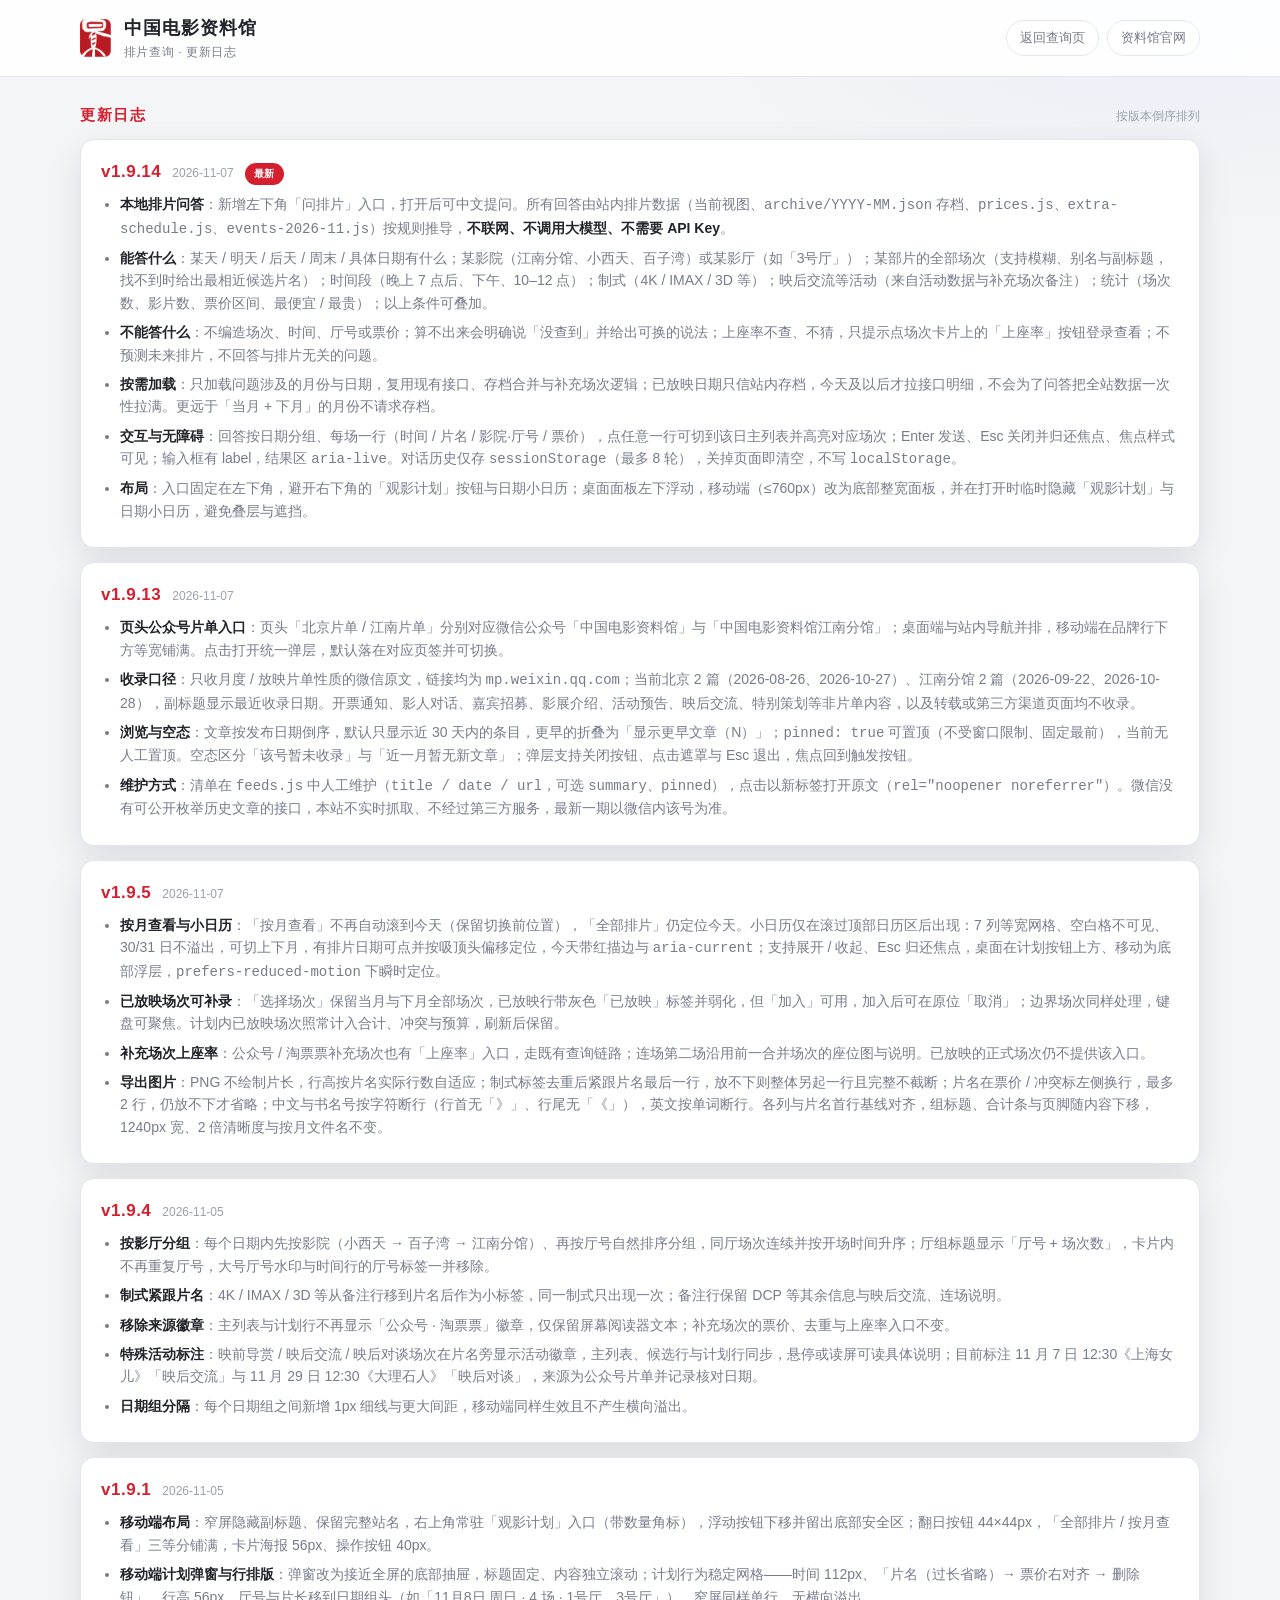
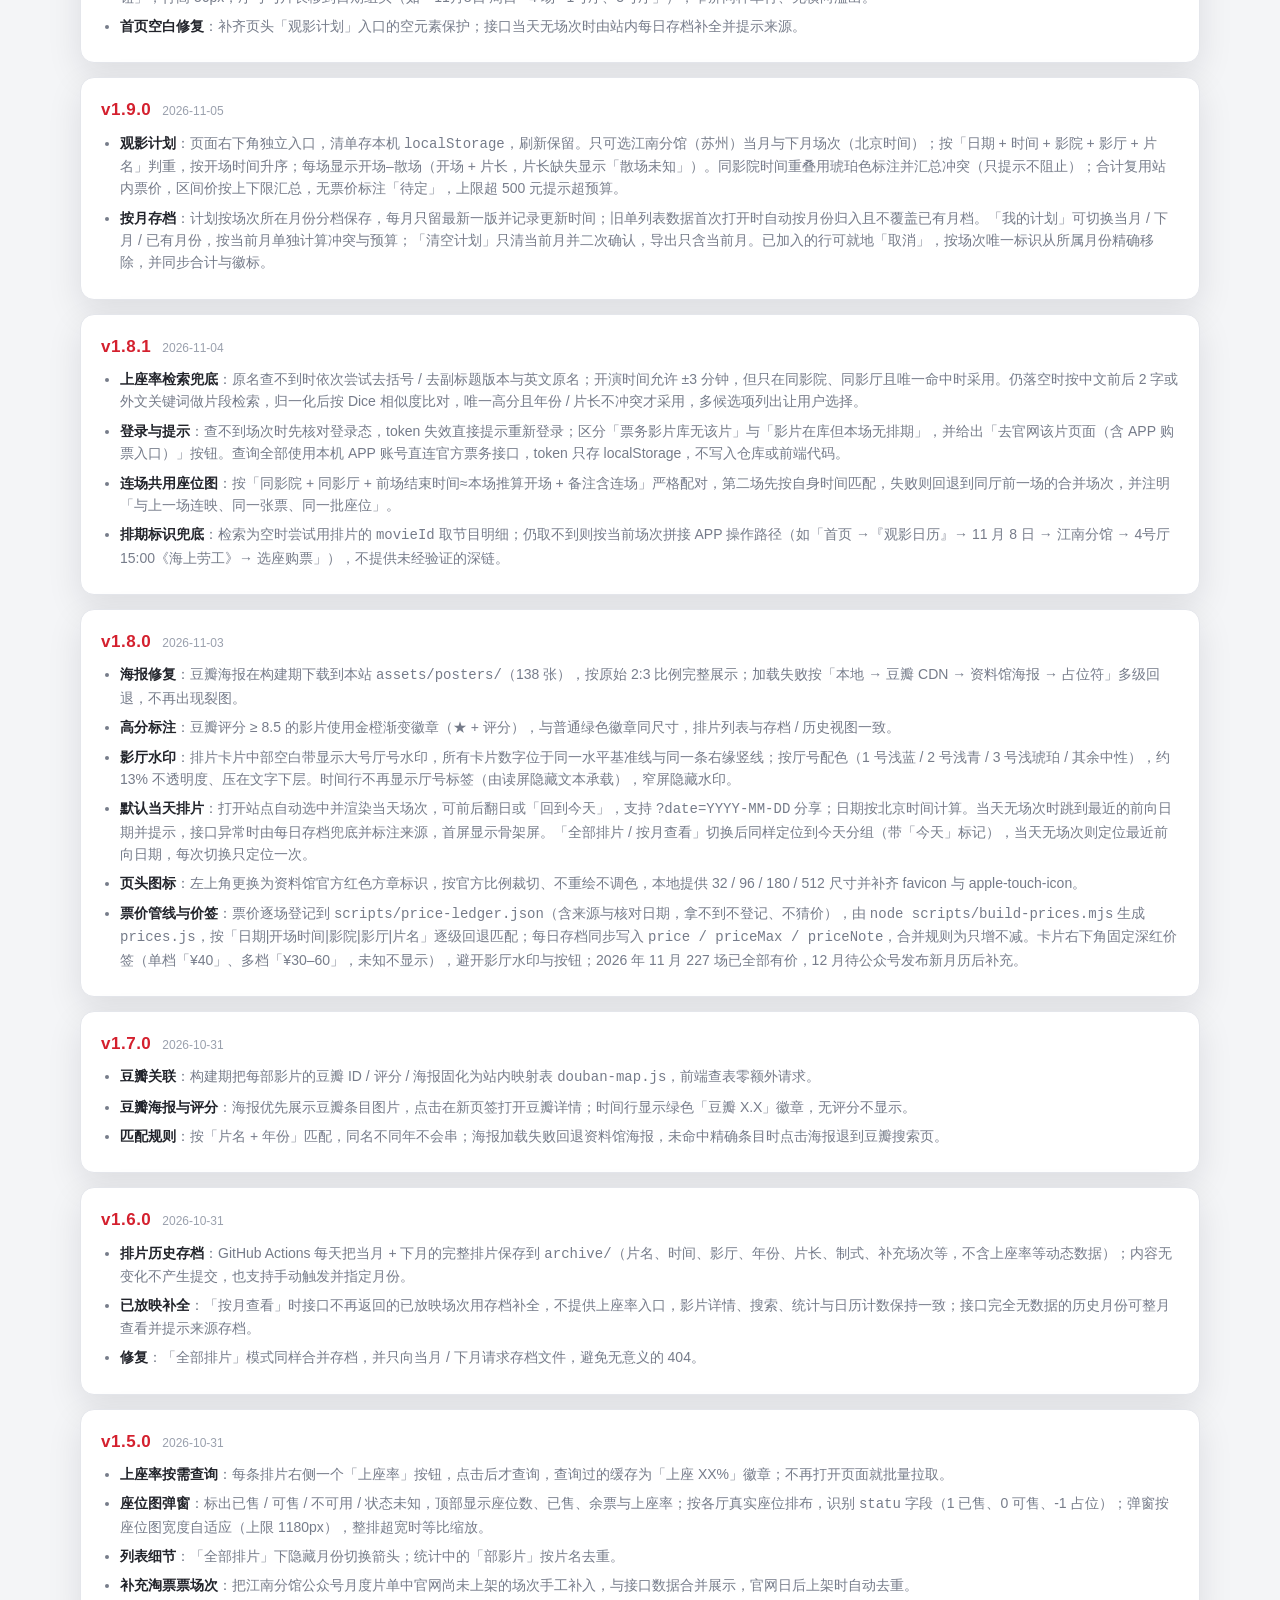
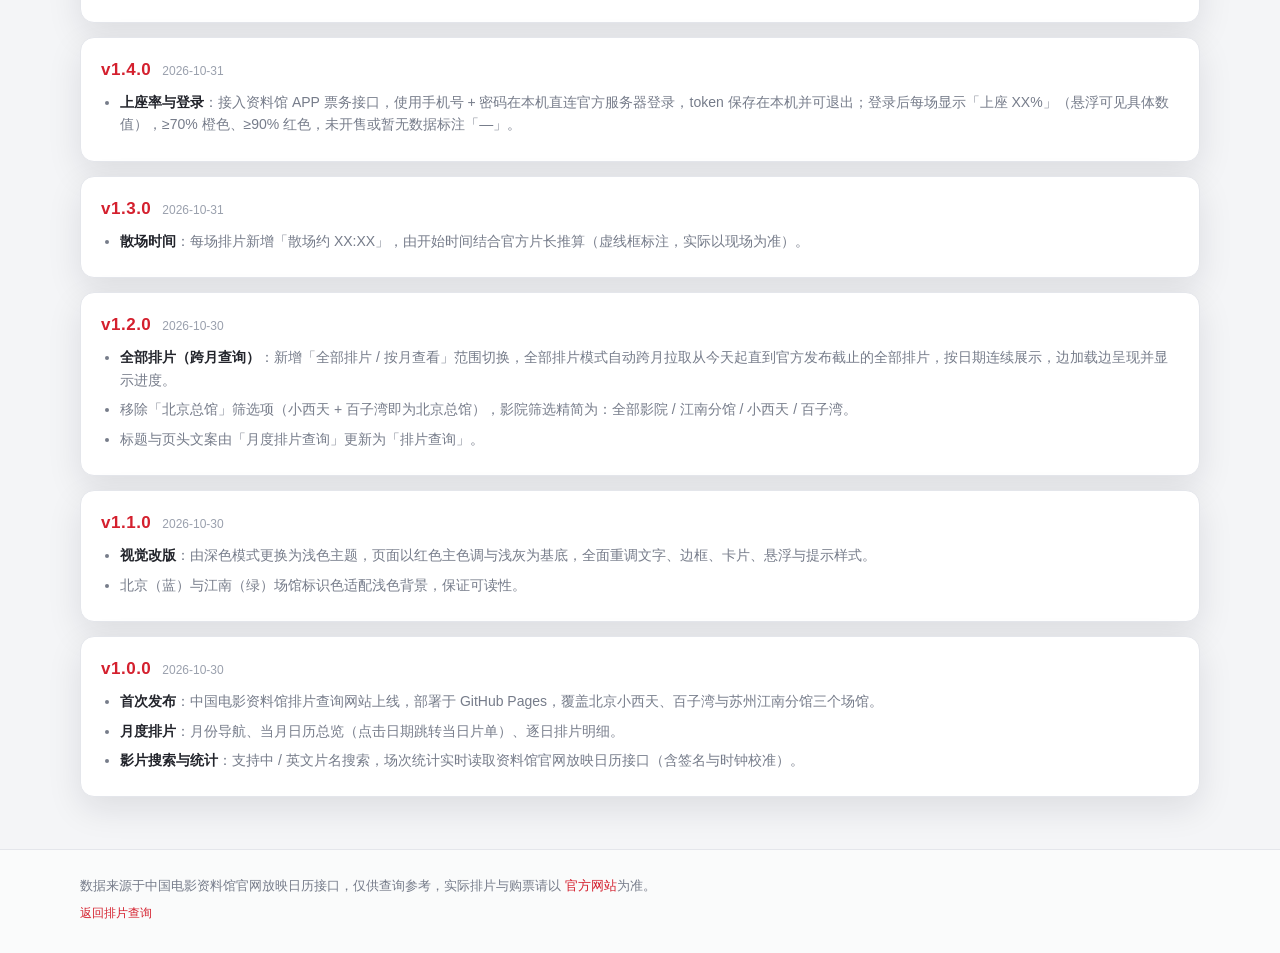
==== commit 4fb10379: "v1.9.14: ??????????(???????????????)" ====
--- a/changelog.html
+++ b/changelog.html
@@ -40,9 +40,24 @@
 
       <article class="cl-item">
         <div class="cl-head">
+          <span class="cl-ver">v1.9.14</span>
+          <span class="cl-date">2026-11-07</span>
+          <span class="cl-badge">最新</span>
+        </div>
+        <ul class="cl-list">
+          <li><b>本地排片问答</b>：新增左下角「问排片」入口，打开后可中文提问。所有回答由站内排片数据（当前视图、<code>archive/YYYY-MM.json</code> 存档、<code>prices.js</code>、<code>extra-schedule.js</code>、<code>events-2026-11.js</code>）按规则推导，<b>不联网、不调用大模型、不需要 API Key</b>。</li>
+          <li><b>能答什么</b>：某天 / 明天 / 后天 / 周末 / 具体日期有什么；某影院（江南分馆、小西天、百子湾）或某影厅（如「3号厅」）；某部片的全部场次（支持模糊、别名与副标题，找不到时给出最相近候选片名）；时间段（晚上 7 点后、下午、10–12 点）；制式（4K / IMAX / 3D 等）；映后交流等活动（来自活动数据与补充场次备注）；统计（场次数、影片数、票价区间、最便宜 / 最贵）；以上条件可叠加。</li>
+          <li><b>不能答什么</b>：不编造场次、时间、厅号或票价；算不出来会明确说「没查到」并给出可换的说法；上座率不查、不猜，只提示点场次卡片上的「上座率」按钮登录查看；不预测未来排片，不回答与排片无关的问题。</li>
+          <li><b>按需加载</b>：只加载问题涉及的月份与日期，复用现有接口、存档合并与补充场次逻辑；已放映日期只信站内存档，今天及以后才拉接口明细，不会为了问答把全站数据一次性拉满。更远于「当月 + 下月」的月份不请求存档。</li>
+          <li><b>交互与无障碍</b>：回答按日期分组、每场一行（时间 / 片名 / 影院·厅号 / 票价），点任意一行可切到该日主列表并高亮对应场次；Enter 发送、Esc 关闭并归还焦点、焦点样式可见；输入框有 label，结果区 <code>aria-live</code>。对话历史仅存 <code>sessionStorage</code>（最多 8 轮），关掉页面即清空，不写 <code>localStorage</code>。</li>
+          <li><b>布局</b>：入口固定在左下角，避开右下角的「观影计划」按钮与日期小日历；桌面面板左下浮动，移动端（≤760px）改为底部整宽面板，并在打开时临时隐藏「观影计划」与日期小日历，避免叠层与遮挡。</li>
+        </ul>
+      </article>
+
+      <article class="cl-item">
+        <div class="cl-head">
           <span class="cl-ver">v1.9.13</span>
           <span class="cl-date">2026-11-07</span>
-          <span class="cl-badge">最新</span>
         </div>
         <ul class="cl-list">
           <li><b>页头公众号片单入口</b>：页头「北京片单 / 江南片单」分别对应微信公众号「中国电影资料馆」与「中国电影资料馆江南分馆」；桌面端与站内导航并排，移动端在品牌行下方等宽铺满。点击打开统一弹层，默认落在对应页签并可切换。</li>
--- a/style.css
+++ b/style.css
@@ -1086,4 +1086,160 @@
   .feeds-toolbar{margin-bottom:8px}
   .feeds-toggle{font-size:12px;min-height:32px;padding:5px 2px}
   .feed-pin{font-size:10.5px;padding:1px 5px;margin-right:5px}
+}
+
+/* ================= v1.9.14 本地排片问答助手 ================= */
+.assist-btn{
+  position:fixed;left:22px;bottom:22px;z-index:80;
+  display:flex;align-items:center;gap:8px;
+  height:46px;padding:0 16px 0 9px;border-radius:23px;
+  border:1px solid rgba(212,32,46,.28);background:var(--panel);color:#7a2e1d;
+  font-family:inherit;font-size:13.5px;font-weight:600;line-height:1;cursor:pointer;
+  box-shadow:0 10px 26px rgba(20,24,40,.16);transition:transform .15s,box-shadow .15s,border-color .15s;
+}
+.assist-btn:hover{transform:translateY(-2px);border-color:rgba(212,32,46,.5);box-shadow:0 14px 32px rgba(20,24,40,.2)}
+.assist-btn:active{transform:translateY(0)}
+.assist-btn:focus-visible{outline:2px solid rgba(212,32,46,.55);outline-offset:3px}
+.assist-btn-icon{
+  width:28px;height:28px;flex:none;border-radius:50%;
+  display:grid;place-items:center;background:var(--accent);color:#fff;
+  font-size:13px;font-weight:700;
+}
+.assist-panel{
+  position:fixed;left:22px;bottom:80px;z-index:95;
+  width:min(430px,calc(100vw - 44px));height:min(66vh,560px);
+  display:flex;flex-direction:column;overflow:hidden;
+  background:var(--panel);border:1px solid var(--line);border-radius:16px;
+  box-shadow:0 20px 54px rgba(20,24,40,.2);
+}
+.assist-head{
+  display:flex;align-items:flex-start;justify-content:space-between;gap:10px;
+  padding:11px 12px 9px;border-bottom:1px solid var(--line);background:var(--panel);
+}
+.assist-headtext h2{margin:0;font-size:14px;line-height:1.35;letter-spacing:.01em}
+.assist-headtext p{margin:2px 0 0;font-size:10.5px;line-height:1.4;color:var(--muted)}
+.assist-log{
+  flex:1;min-height:0;overflow-y:auto;overscroll-behavior:contain;
+  display:flex;flex-direction:column;gap:10px;
+  padding:12px;background:#fbf8f5;
+}
+.assist-msg{display:flex;flex-direction:column}
+.assist-msg.is-user{align-self:flex-end;max-width:88%}
+.assist-bubble{
+  padding:7px 11px;border-radius:12px 12px 4px 12px;
+  background:#8c2d1f;color:#fff;font-size:12.5px;line-height:1.55;
+  overflow-wrap:anywhere;
+}
+.assist-card{
+  background:var(--panel);border:1px solid #ece5de;border-radius:12px;
+  padding:10px 11px 11px;box-shadow:0 3px 10px rgba(20,24,40,.05);
+}
+.assist-card-head{display:flex;align-items:baseline;justify-content:space-between;gap:8px;flex-wrap:wrap;margin-bottom:8px}
+.assist-card-title{font-size:13.5px;font-weight:700;color:#45271d}
+.assist-card-sub{font-size:11px;line-height:1.4;color:var(--muted)}
+.assist-card.is-pending{display:flex;align-items:center;gap:9px;font-size:12.5px;color:#7a5c4c}
+.assist-spinner{
+  width:14px;height:14px;flex:none;border-radius:50%;
+  border:2px solid #e8d3c2;border-top-color:var(--accent);
+  animation:assist-spin .9s linear infinite;
+}
+@keyframes assist-spin{to{transform:rotate(360deg)}}
+.assist-group{margin-top:4px}
+.assist-group:first-of-type{margin-top:0}
+.assist-day{
+  display:flex;align-items:center;justify-content:space-between;gap:8px;
+  margin:6px 0 2px;padding:4px 6px;border-radius:5px;
+  background:#f5eee7;font-size:11.5px;font-weight:700;color:#7a5140;
+}
+.assist-day-n{font-weight:500;color:#9a8578}
+.assist-row{
+  display:grid;grid-template-columns:46px minmax(0,1fr) auto;gap:8px;align-items:start;
+  width:100%;padding:7px 2px;border:0;border-top:1px solid #f2ebe3;
+  background:transparent;color:inherit;font-family:inherit;text-align:left;cursor:pointer;
+}
+.assist-row:hover{background:#fdf4ee}
+.assist-row:focus-visible{outline:2px solid rgba(212,32,46,.55);outline-offset:1px;border-radius:5px}
+.assist-row.is-past{opacity:.7}
+.ar-time{font-size:12.5px;font-weight:600;line-height:1.45;color:#6f4a3a;font-variant-numeric:tabular-nums}
+.ar-body{display:flex;flex-direction:column;gap:1px;min-width:0}
+.ar-title{font-size:13px;font-weight:600;line-height:1.4;color:#2f2119;overflow-wrap:anywhere}
+.ar-chips{display:inline-flex;flex-wrap:wrap;gap:3px;margin-left:5px;vertical-align:1px}
+.ar-chip{
+  font-style:normal;font-size:10px;line-height:1.45;padding:0 4px;border-radius:3px;
+  border:1px solid #e8d9ca;background:#f5ede4;color:#8b5b46;
+}
+.ar-chip-ev{background:#fdecea;border-color:#f3cbc6;color:#a33024}
+.ar-chip-extra{background:#eef2f4;border-color:#dde5e9;color:#5b6b73}
+.ar-meta{font-size:11.5px;line-height:1.45;color:var(--muted)}
+.ar-right{display:flex;flex-direction:column;align-items:flex-end;gap:2px;white-space:nowrap}
+.ar-price{font-size:12.5px;font-weight:700;line-height:1.45;color:var(--accent);font-variant-numeric:tabular-nums}
+.ar-price.is-unknown{font-weight:500;color:#9b8a80}
+.ar-state{font-size:10px;line-height:1.4;padding:0 3px;border:1px solid #ded6ce;border-radius:3px;color:#8b837c}
+.assist-summary{margin:0 0 6px;font-size:12.5px;line-height:1.6;color:#3c2d25}
+.assist-summary b{color:var(--accent)}
+.assist-empty{margin:0 0 8px;font-size:12.5px;line-height:1.65;color:#5d4b40}
+.assist-hint{margin:8px 0 5px;font-size:11.5px;line-height:1.5;color:var(--muted)}
+.assist-more,.assist-foot{margin:8px 0 0;font-size:11px;line-height:1.5;color:#9a8578}
+.assist-data{display:block;margin-top:6px;font-size:10.5px;line-height:1.5;color:#9a8578}
+.assist-note-inline{
+  margin:0 0 8px;padding:6px 8px;border-radius:6px;
+  background:#fdf3ec;color:#8a5a46;font-size:11.5px;line-height:1.5;
+}
+.assist-suggests{display:flex;flex-wrap:wrap;gap:6px}
+.assist-suggest{
+  max-width:100%;padding:5px 10px;border-radius:999px;
+  border:1px solid #e6d5c6;background:#fff;color:#7a3a26;
+  font-family:inherit;font-size:11.5px;line-height:1.4;text-align:left;cursor:pointer;
+}
+.assist-suggest:hover{background:#fdf2ea}
+.assist-suggest:focus-visible{outline:2px solid rgba(212,32,46,.55);outline-offset:2px}
+.assist-form{
+  display:flex;gap:8px;padding:8px 12px 4px;background:var(--panel);
+  border-top:1px solid var(--line);
+}
+.assist-input{
+  flex:1;min-width:0;padding:8px 11px;border-radius:9px;
+  border:1px solid #e0d6cc;background:#fff;color:var(--txt);
+  font-family:inherit;font-size:13px;line-height:1.5;
+}
+.assist-input::placeholder{color:#a89b90}
+.assist-input:focus{outline:none;border-color:var(--accent);box-shadow:0 0 0 3px var(--accent-soft)}
+.assist-send{
+  flex:none;min-height:38px;padding:0 14px;border:0;border-radius:9px;
+  background:var(--accent);color:#fff;font-family:inherit;font-size:12.5px;font-weight:600;cursor:pointer;
+}
+.assist-send:hover{background:#b71b27}
+.assist-send:focus-visible{outline:2px solid rgba(212,32,46,.55);outline-offset:2px}
+.assist-note{margin:0;padding:4px 12px 9px;background:var(--panel);font-size:10.5px;line-height:1.5;color:#a29489}
+
+/* 命中定位：从问答点回主列表时短暂高亮 */
+article.film.assist-hit,
+.day-group.assist-hit{
+  outline:2px solid rgba(212,32,46,.5);outline-offset:3px;
+  box-shadow:0 0 0 6px rgba(212,32,46,.08);
+  border-radius:6px;
+  transition:outline-color .2s,box-shadow .2s;
+}
+
+@media (max-width:760px){
+  .assist-btn{
+    left:12px;bottom:calc(16px + env(safe-area-inset-bottom));
+    height:42px;padding:0 14px 0 8px;border-radius:21px;font-size:12.5px;
+  }
+  .assist-btn-icon{width:26px;height:26px;font-size:12px}
+  .assist-panel{
+    left:8px;right:8px;bottom:0;width:auto;height:min(82dvh,640px);
+    border-radius:16px 16px 0 0;border-bottom:0;
+  }
+  .assist-log{padding:10px}
+  .assist-row{grid-template-columns:44px minmax(0,1fr) auto;gap:7px}
+  .assist-input{font-size:16px}   /* 避免 iOS 聚焦时自动放大 */
+  .assist-note{padding-bottom:calc(9px + env(safe-area-inset-bottom))}
+  /* 面板打开时临时隐藏右下角观影计划按钮与日期小日历，避免叠层遮挡 */
+  body.assist-open .plan-fab,
+  body.assist-open .mini-cal{display:none!important}
+}
+@media (prefers-reduced-motion: reduce){
+  .assist-spinner{animation:none}
+  .assist-btn,.assist-btn:hover{transform:none}
 }
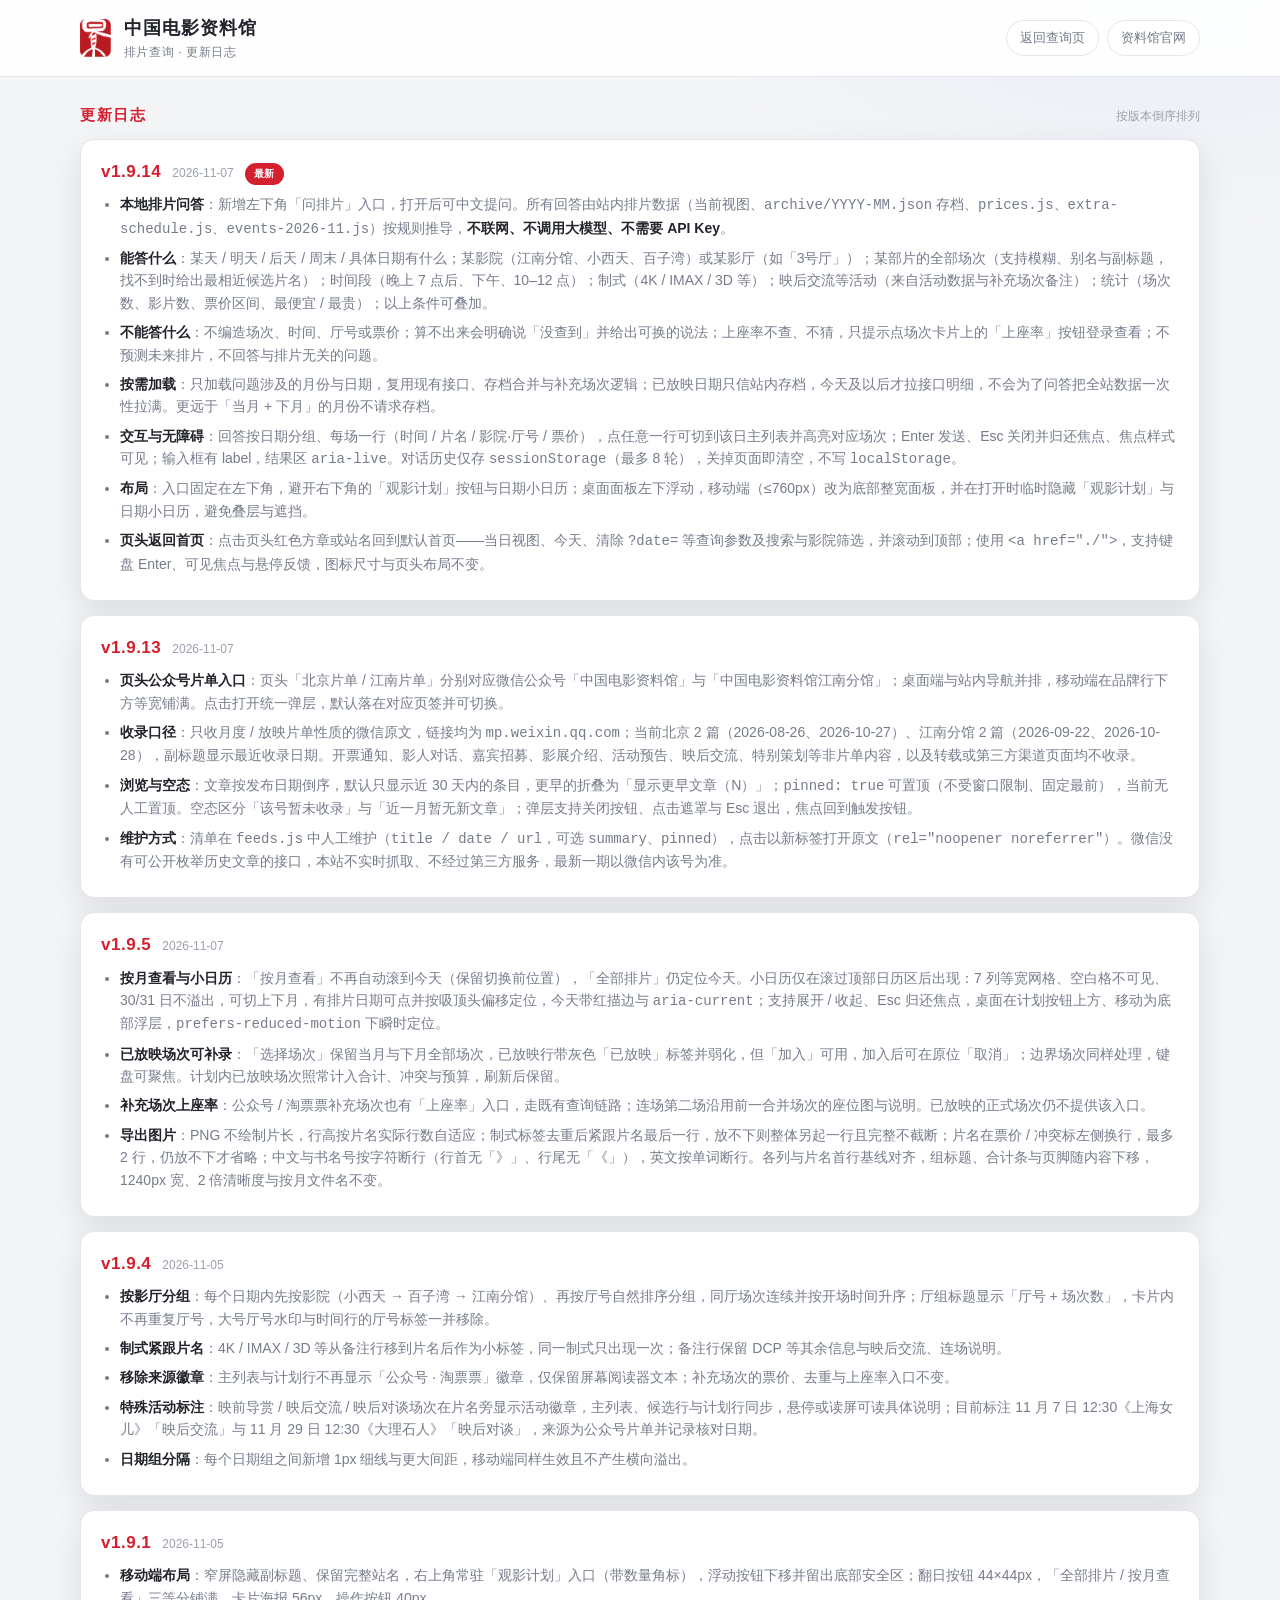
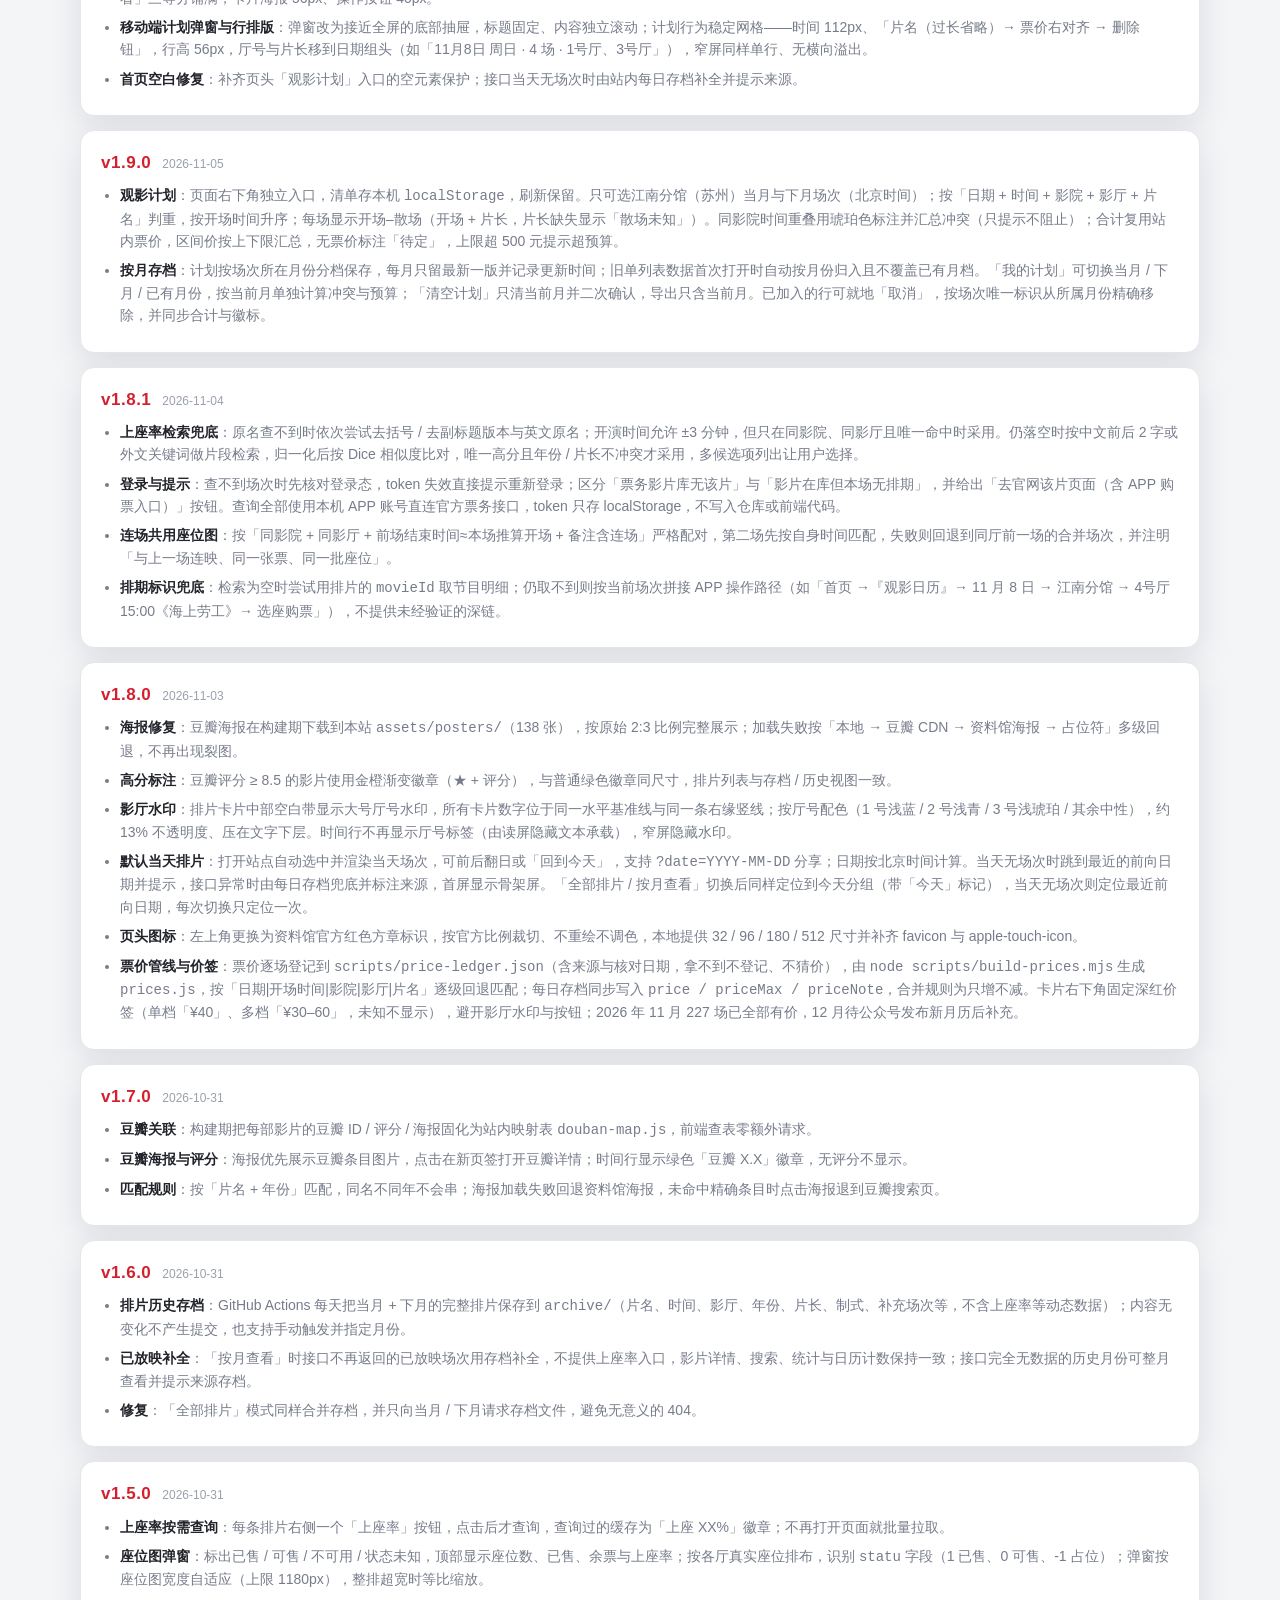
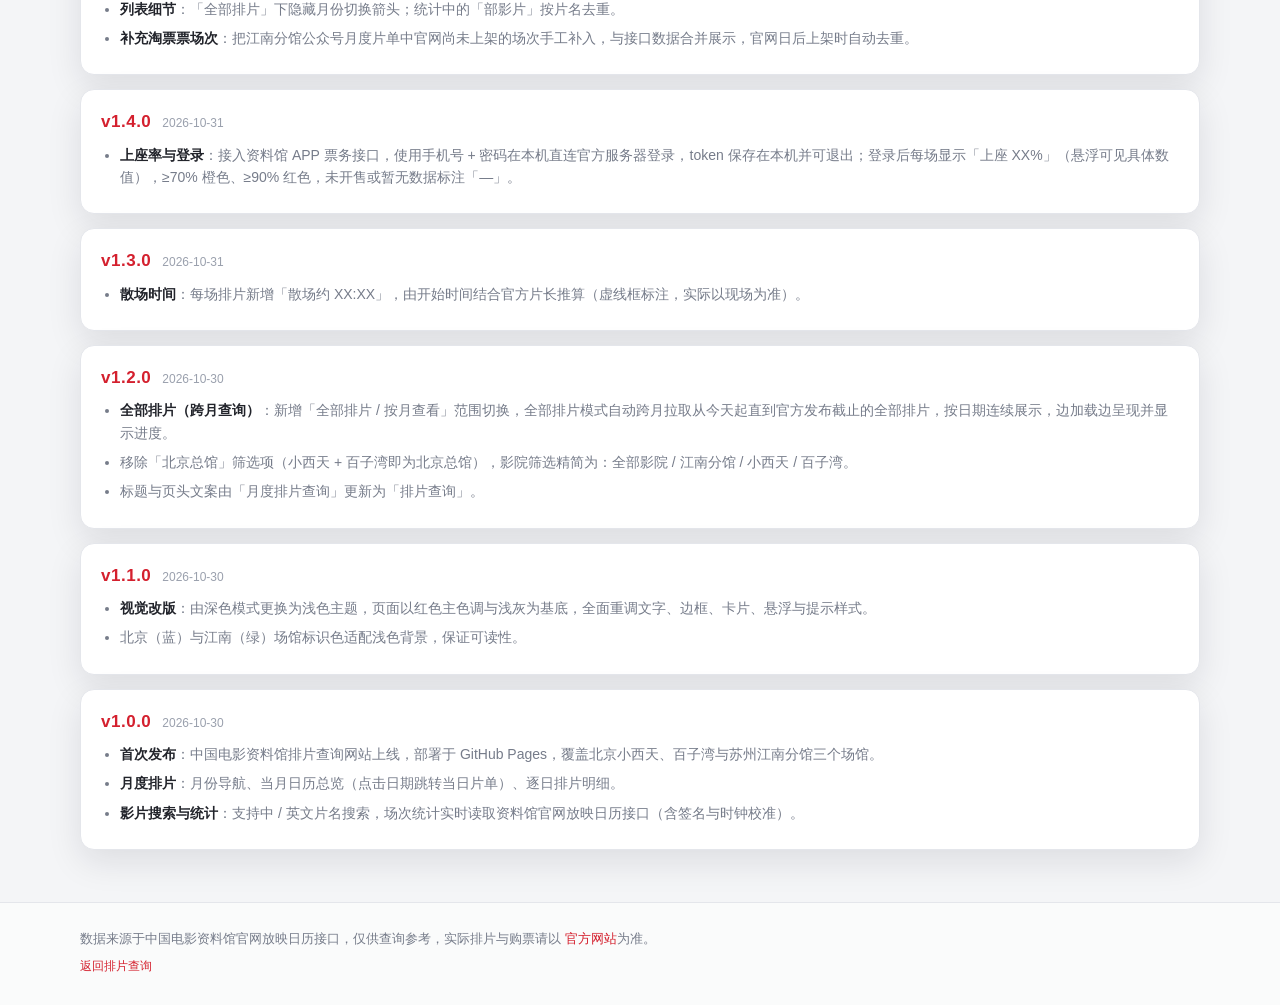
==== commit 1e791694: "header: make brand a home link; changelog note" ====
--- a/changelog.html
+++ b/changelog.html
@@ -51,6 +51,7 @@
           <li><b>按需加载</b>：只加载问题涉及的月份与日期，复用现有接口、存档合并与补充场次逻辑；已放映日期只信站内存档，今天及以后才拉接口明细，不会为了问答把全站数据一次性拉满。更远于「当月 + 下月」的月份不请求存档。</li>
           <li><b>交互与无障碍</b>：回答按日期分组、每场一行（时间 / 片名 / 影院·厅号 / 票价），点任意一行可切到该日主列表并高亮对应场次；Enter 发送、Esc 关闭并归还焦点、焦点样式可见；输入框有 label，结果区 <code>aria-live</code>。对话历史仅存 <code>sessionStorage</code>（最多 8 轮），关掉页面即清空，不写 <code>localStorage</code>。</li>
           <li><b>布局</b>：入口固定在左下角，避开右下角的「观影计划」按钮与日期小日历；桌面面板左下浮动，移动端（≤760px）改为底部整宽面板，并在打开时临时隐藏「观影计划」与日期小日历，避免叠层与遮挡。</li>
+          <li><b>页头返回首页</b>：点击页头红色方章或站名回到默认首页——当日视图、今天、清除 <code>?date=</code> 等查询参数及搜索与影院筛选，并滚动到顶部；使用 <code>&lt;a href="./"&gt;</code>，支持键盘 Enter、可见焦点与悬停反馈，图标尺寸与页头布局不变。</li>
         </ul>
       </article>
 
--- a/style.css
+++ b/style.css
@@ -1243,3 +1243,8 @@
   .assist-spinner{animation:none}
   .assist-btn,.assist-btn:hover{transform:none}
 }
+
+/* 页头站名 / 方章：可点击返回首页 */
+a.brand{color:inherit;text-decoration:none;-webkit-tap-highlight-color:transparent}
+a.brand:hover .brand-text h1{color:var(--accent)}
+a.brand:focus-visible{outline:2px solid rgba(212,32,46,.5);outline-offset:3px;border-radius:6px}
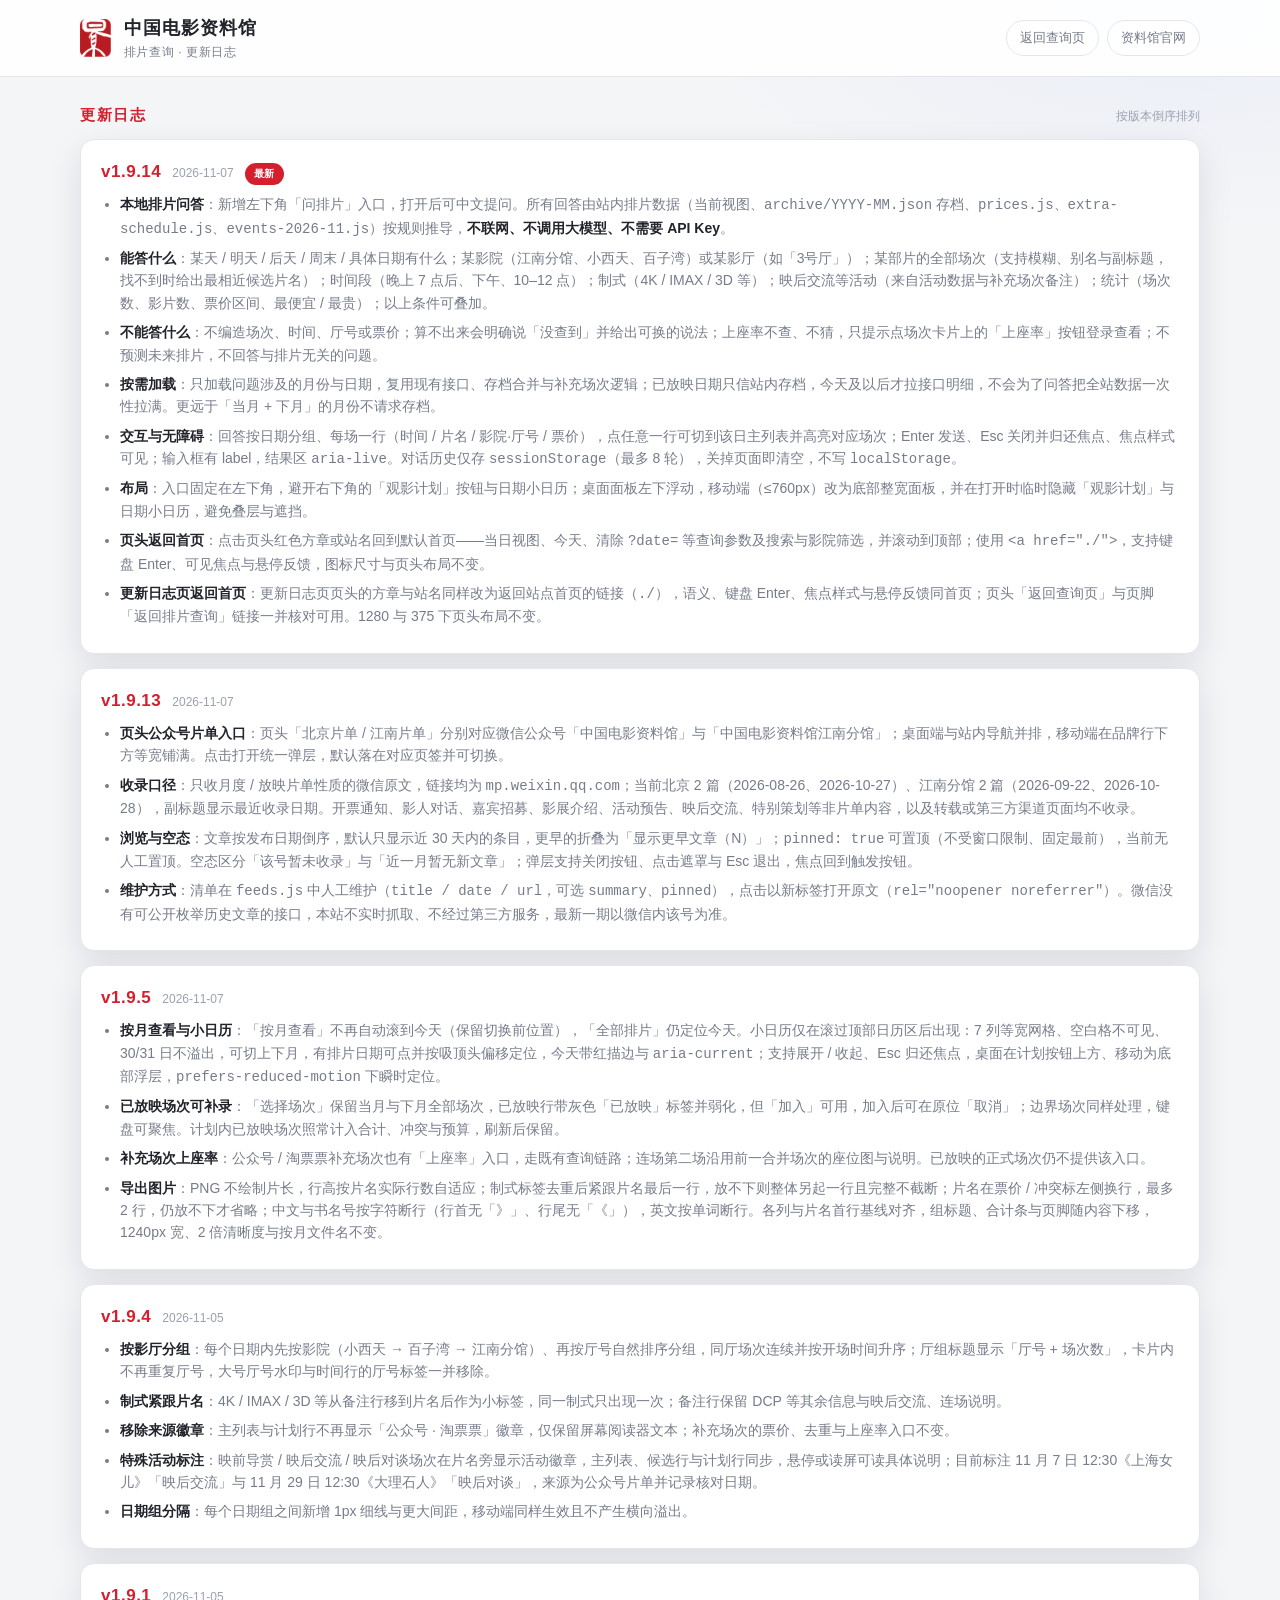
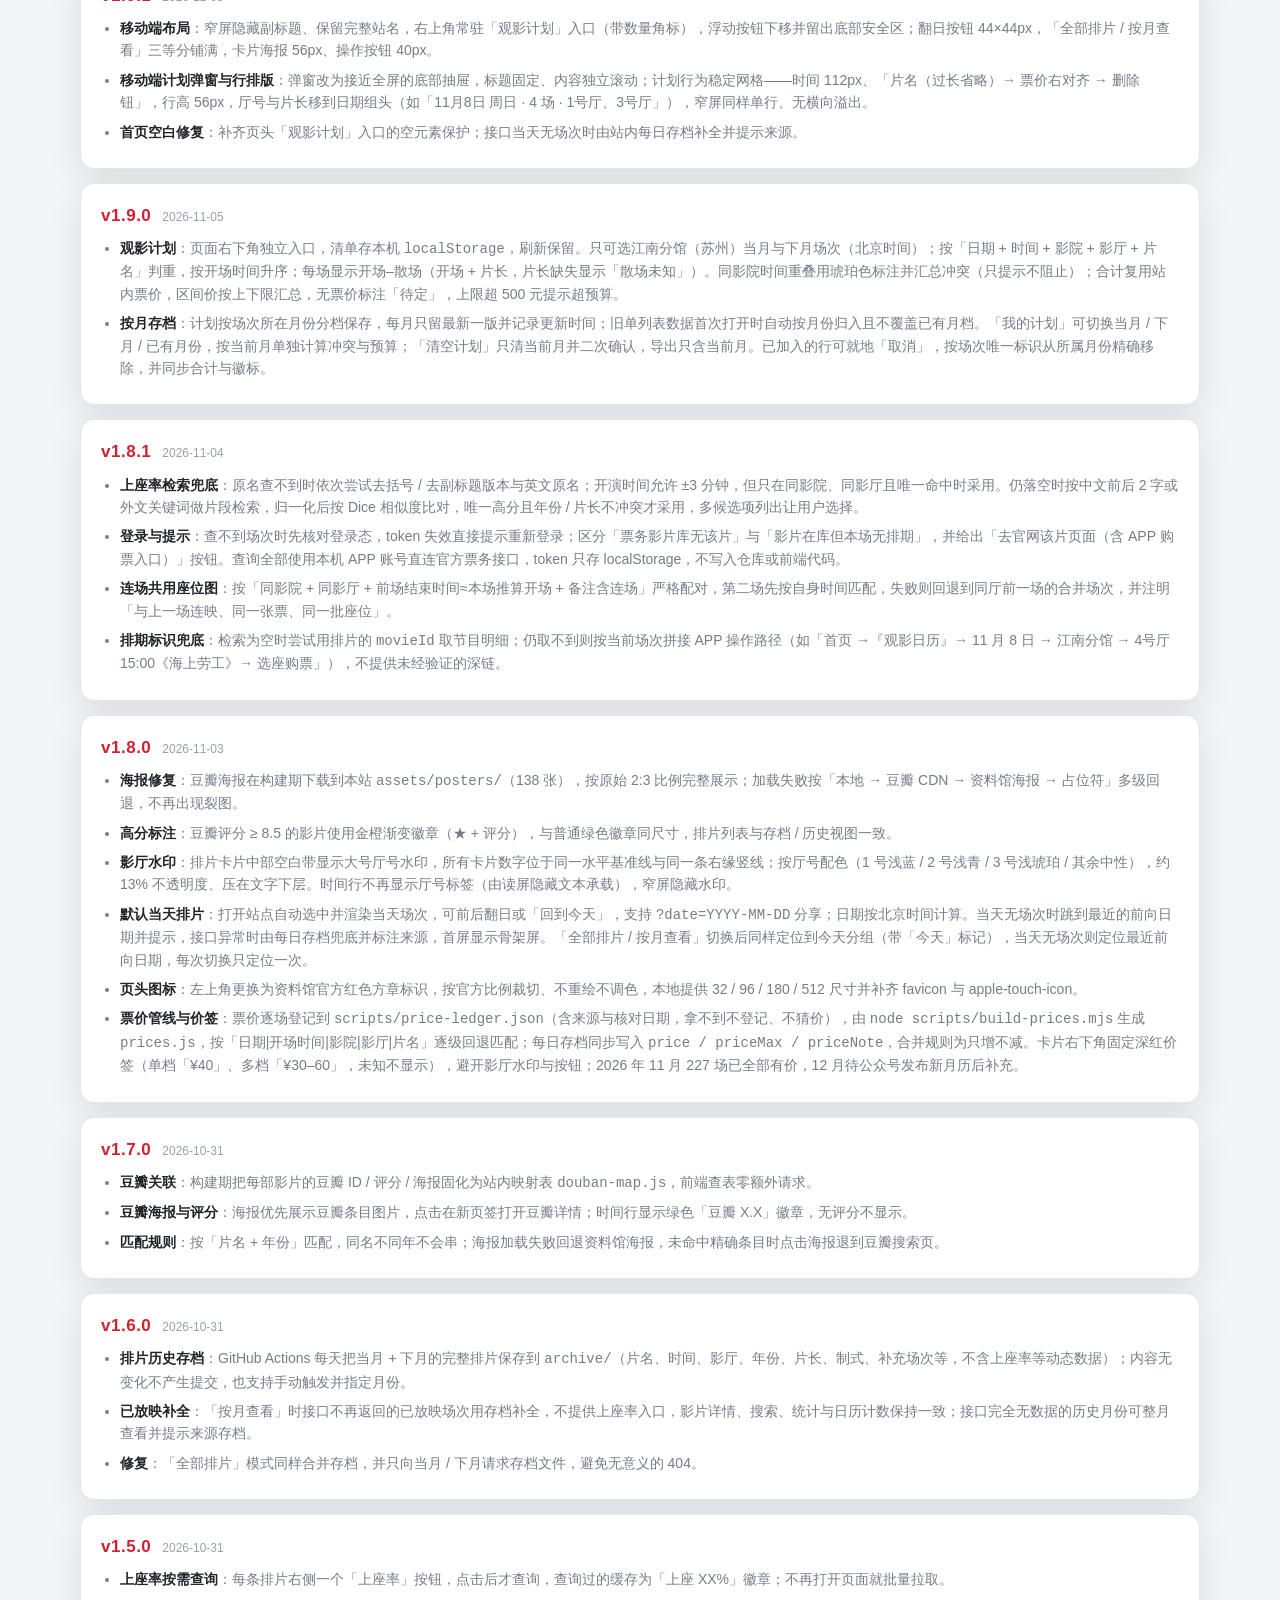
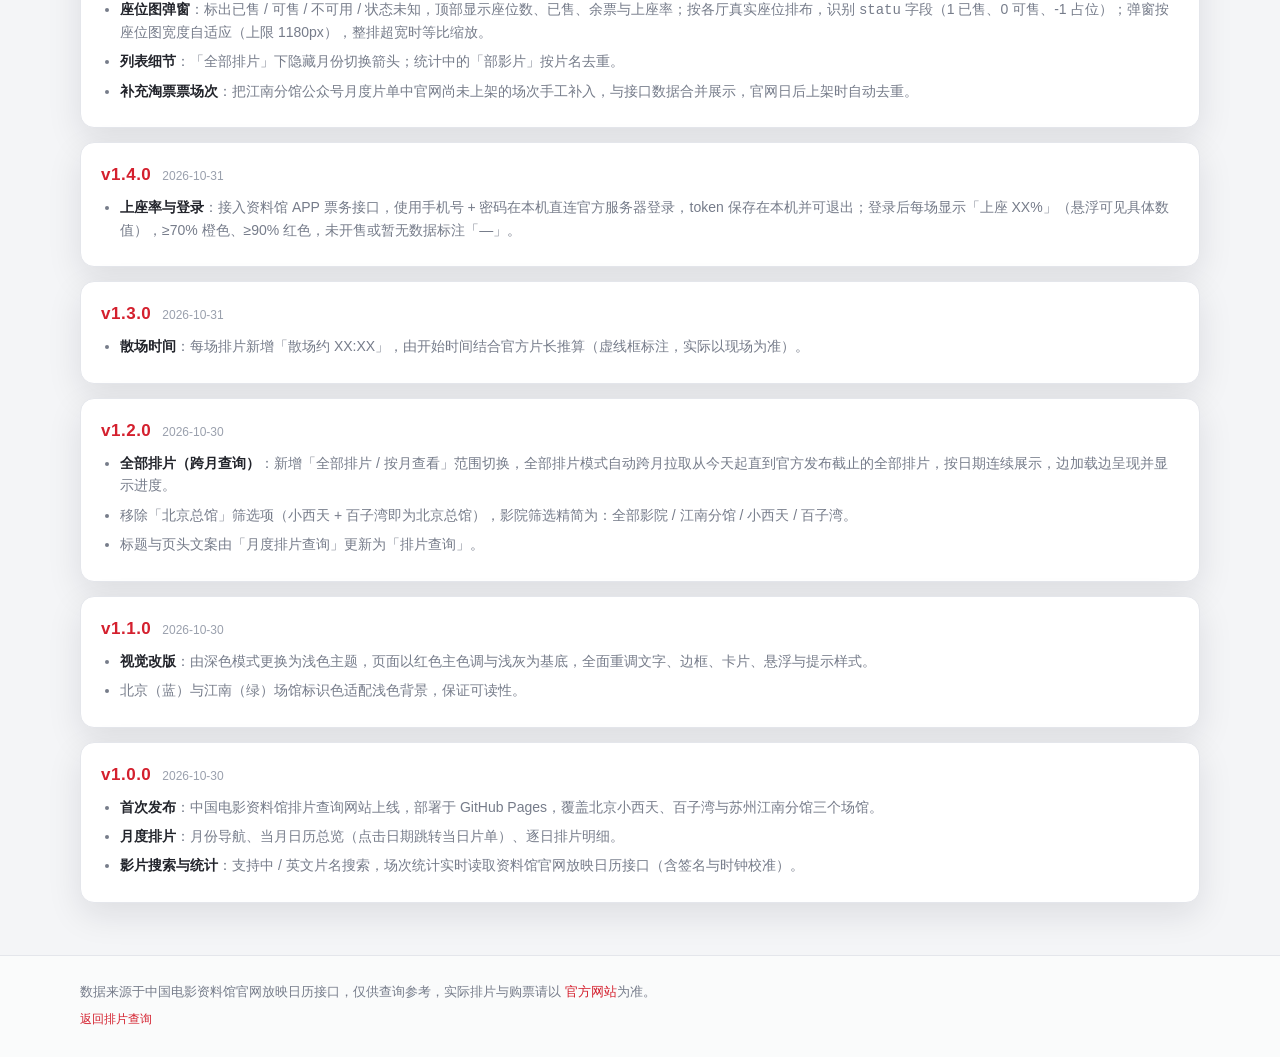
==== commit 3e4f11be: "changelog: header brand links back home" ====
--- a/changelog.html
+++ b/changelog.html
@@ -14,13 +14,13 @@
 
 <header class="site-header">
   <div class="wrap header-inner">
-    <div class="brand">
+    <a class="brand" href="./" aria-label="返回首页">
       <img class="brand-mark" src="assets/logo-cfa-96.png" width="31" height="38" alt="">
       <div class="brand-text">
         <h1>中国电影资料馆</h1>
         <p>排片查询 · 更新日志</p>
       </div>
-    </div>
+    </a>
     <nav class="header-links">
       <a href="index.html">返回查询页</a>
       <a href="https://www.cfa.org.cn/" target="_blank" rel="noopener">资料馆官网</a>
@@ -52,6 +52,7 @@
           <li><b>交互与无障碍</b>：回答按日期分组、每场一行（时间 / 片名 / 影院·厅号 / 票价），点任意一行可切到该日主列表并高亮对应场次；Enter 发送、Esc 关闭并归还焦点、焦点样式可见；输入框有 label，结果区 <code>aria-live</code>。对话历史仅存 <code>sessionStorage</code>（最多 8 轮），关掉页面即清空，不写 <code>localStorage</code>。</li>
           <li><b>布局</b>：入口固定在左下角，避开右下角的「观影计划」按钮与日期小日历；桌面面板左下浮动，移动端（≤760px）改为底部整宽面板，并在打开时临时隐藏「观影计划」与日期小日历，避免叠层与遮挡。</li>
           <li><b>页头返回首页</b>：点击页头红色方章或站名回到默认首页——当日视图、今天、清除 <code>?date=</code> 等查询参数及搜索与影院筛选，并滚动到顶部；使用 <code>&lt;a href="./"&gt;</code>，支持键盘 Enter、可见焦点与悬停反馈，图标尺寸与页头布局不变。</li>
+          <li><b>更新日志页返回首页</b>：更新日志页页头的方章与站名同样改为返回站点首页的链接（<code>./</code>），语义、键盘 Enter、焦点样式与悬停反馈同首页；页头「返回查询页」与页脚「返回排片查询」链接一并核对可用。1280 与 375 下页头布局不变。</li>
         </ul>
       </article>
 
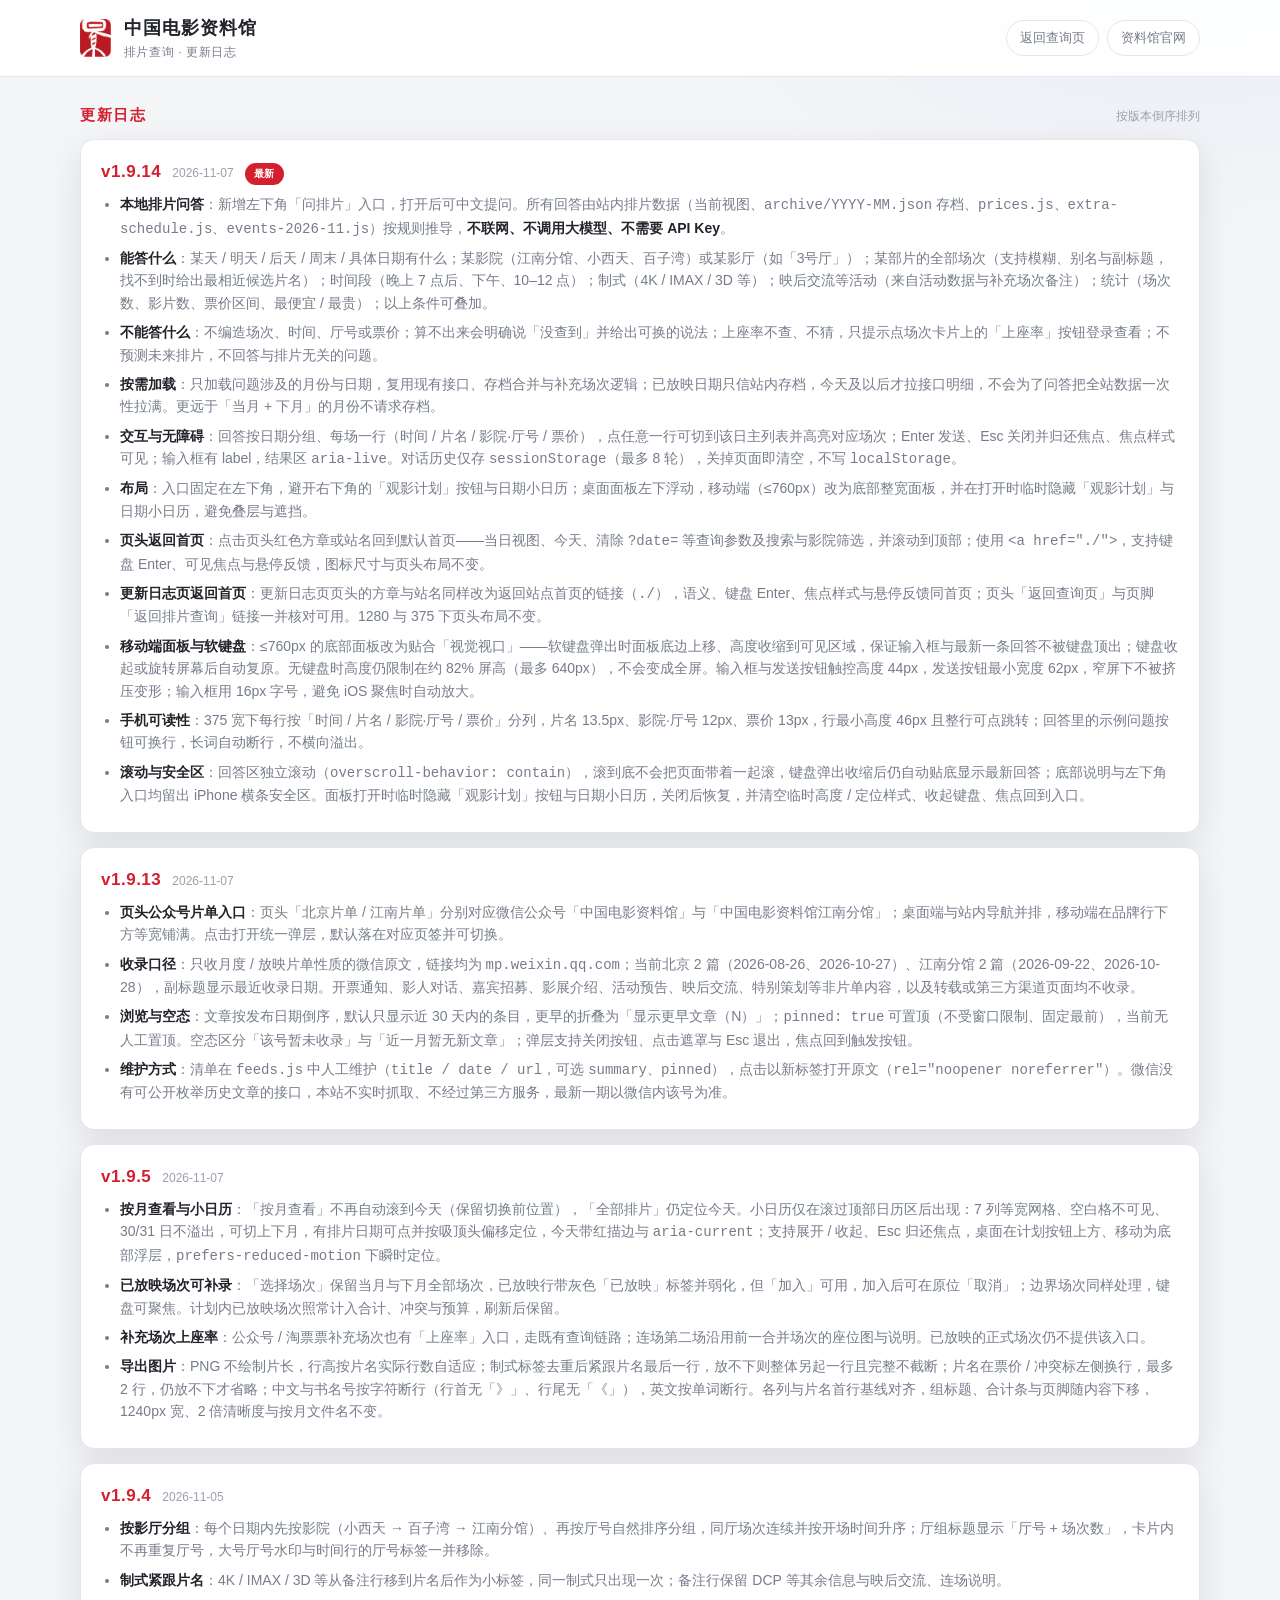
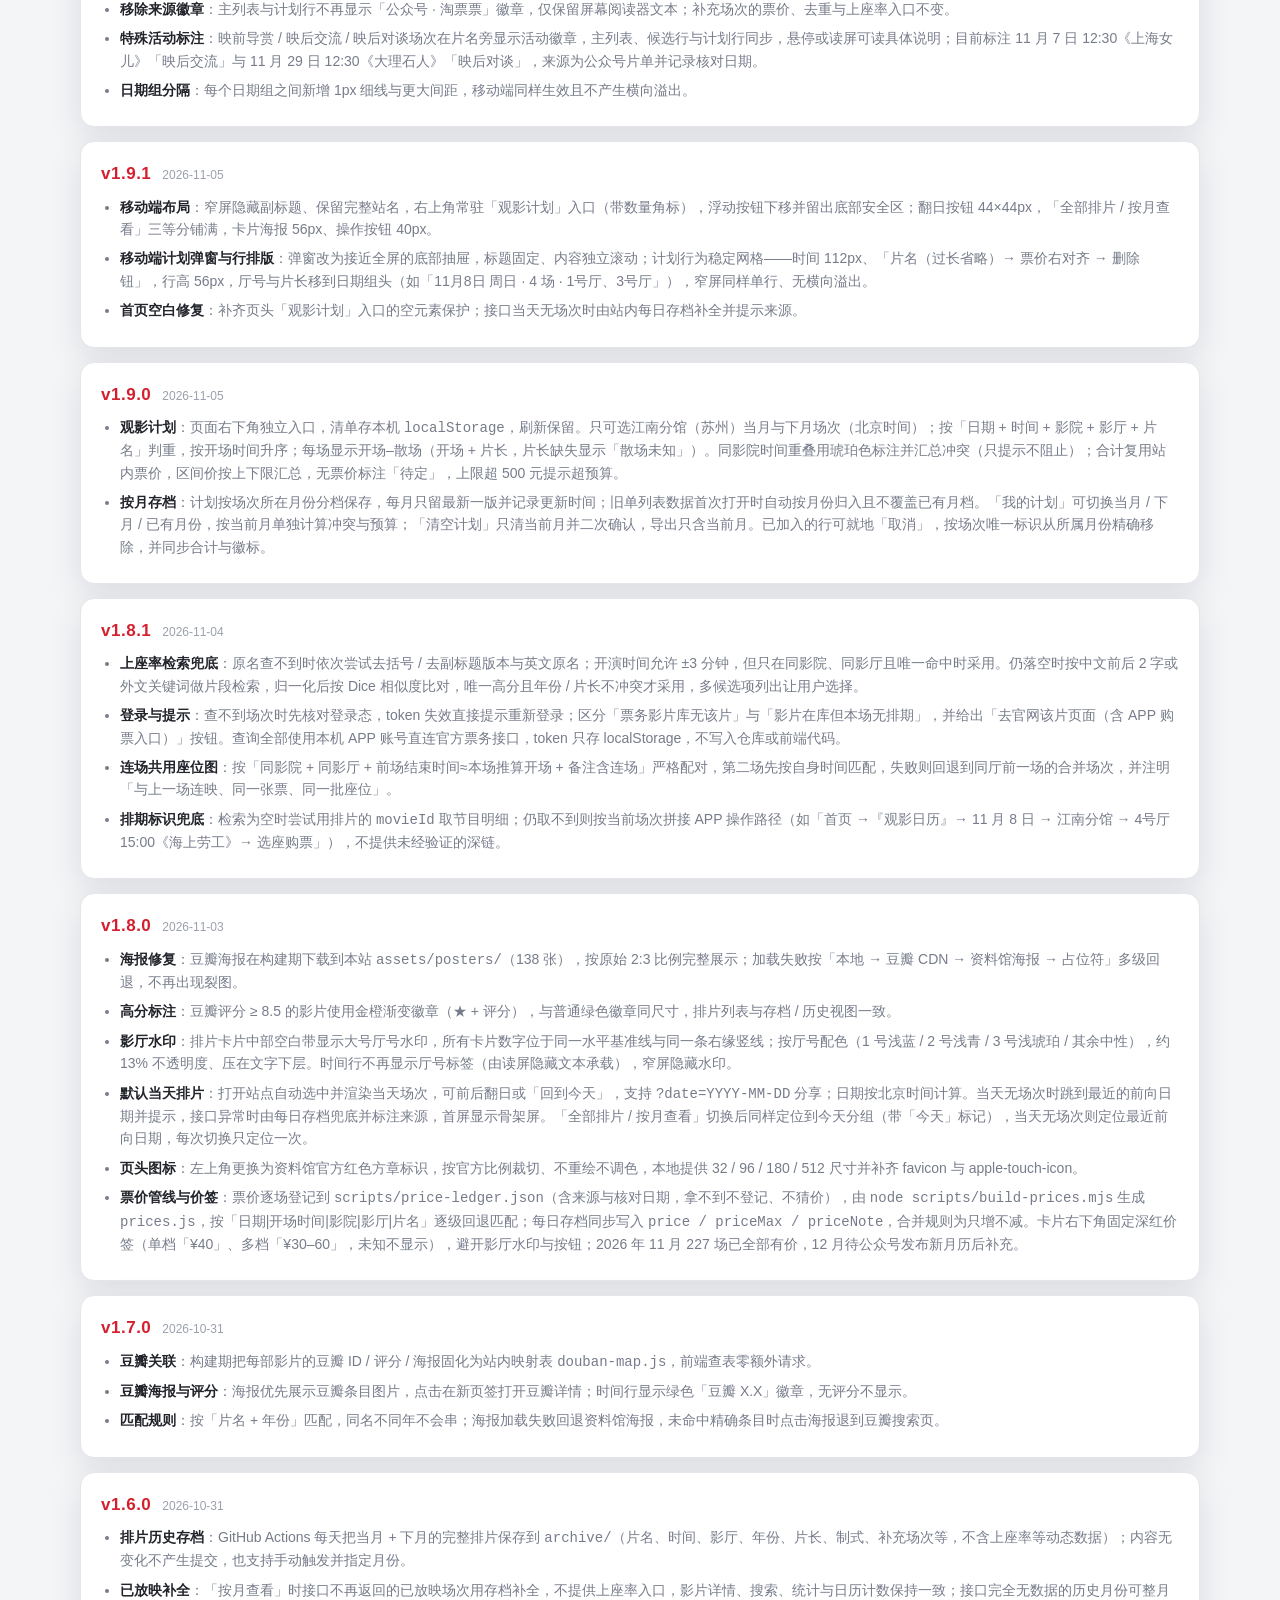
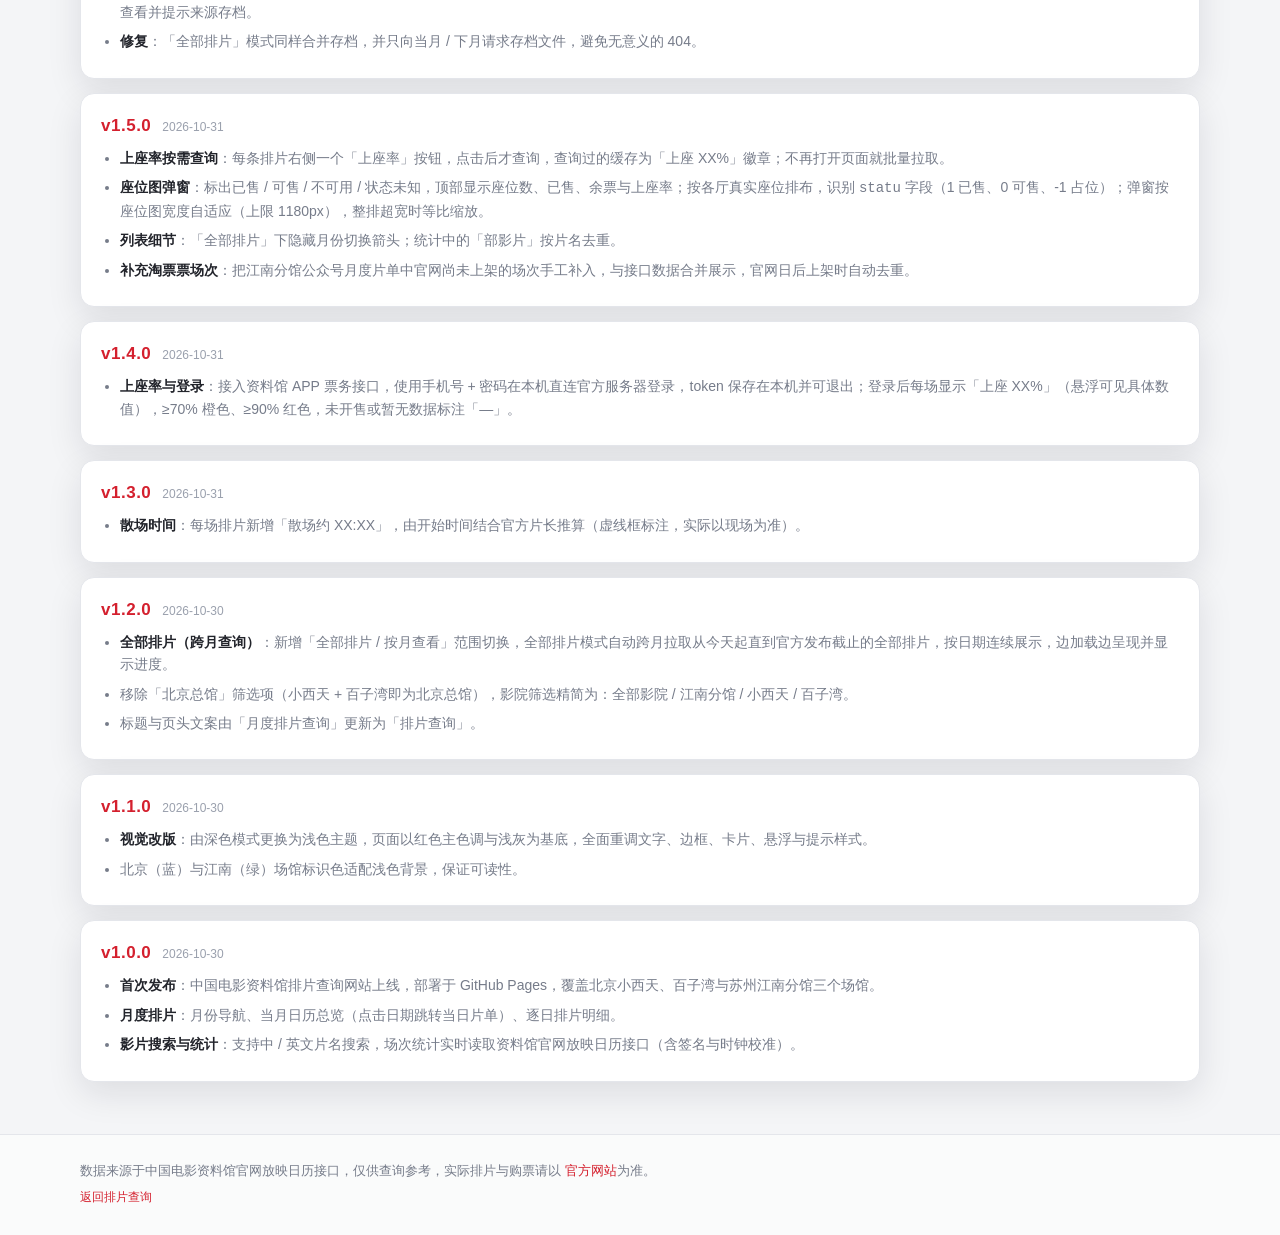
==== commit 0f2d231b: "Changelog: merge mobile assistant notes into v1.9.14 (keep header-home link entry)" ====
--- a/changelog.html
+++ b/changelog.html
@@ -53,6 +53,9 @@
           <li><b>布局</b>：入口固定在左下角，避开右下角的「观影计划」按钮与日期小日历；桌面面板左下浮动，移动端（≤760px）改为底部整宽面板，并在打开时临时隐藏「观影计划」与日期小日历，避免叠层与遮挡。</li>
           <li><b>页头返回首页</b>：点击页头红色方章或站名回到默认首页——当日视图、今天、清除 <code>?date=</code> 等查询参数及搜索与影院筛选，并滚动到顶部；使用 <code>&lt;a href="./"&gt;</code>，支持键盘 Enter、可见焦点与悬停反馈，图标尺寸与页头布局不变。</li>
           <li><b>更新日志页返回首页</b>：更新日志页页头的方章与站名同样改为返回站点首页的链接（<code>./</code>），语义、键盘 Enter、焦点样式与悬停反馈同首页；页头「返回查询页」与页脚「返回排片查询」链接一并核对可用。1280 与 375 下页头布局不变。</li>
+          <li><b>移动端面板与软键盘</b>：≤760px 的底部面板改为贴合「视觉视口」——软键盘弹出时面板底边上移、高度收缩到可见区域，保证输入框与最新一条回答不被键盘顶出；键盘收起或旋转屏幕后自动复原。无键盘时高度仍限制在约 82% 屏高（最多 640px），不会变成全屏。输入框与发送按钮触控高度 44px，发送按钮最小宽度 62px，窄屏下不被挤压变形；输入框用 16px 字号，避免 iOS 聚焦时自动放大。</li>
+          <li><b>手机可读性</b>：375 宽下每行按「时间 / 片名 / 影院·厅号 / 票价」分列，片名 13.5px、影院·厅号 12px、票价 13px，行最小高度 46px 且整行可点跳转；回答里的示例问题按钮可换行，长词自动断行，不横向溢出。</li>
+          <li><b>滚动与安全区</b>：回答区独立滚动（<code>overscroll-behavior: contain</code>），滚到底不会把页面带着一起滚，键盘弹出收缩后仍自动贴底显示最新回答；底部说明与左下角入口均留出 iPhone 横条安全区。面板打开时临时隐藏「观影计划」按钮与日期小日历，关闭后恢复，并清空临时高度 / 定位样式、收起键盘、焦点回到入口。</li>
         </ul>
       </article>
 
--- a/style.css
+++ b/style.css
@@ -1224,17 +1224,41 @@
 @media (max-width:760px){
   .assist-btn{
     left:12px;bottom:calc(16px + env(safe-area-inset-bottom));
-    height:42px;padding:0 14px 0 8px;border-radius:21px;font-size:12.5px;
+    height:44px;padding:0 14px 0 8px;border-radius:22px;font-size:13px;
   }
-  .assist-btn-icon{width:26px;height:26px;font-size:12px}
+  .assist-btn-icon{width:28px;height:28px;font-size:12.5px}
   .assist-panel{
     left:8px;right:8px;bottom:0;width:auto;height:min(82dvh,640px);
+    max-height:calc(100dvh - 8px);
     border-radius:16px 16px 0 0;border-bottom:0;
   }
-  .assist-log{padding:10px}
-  .assist-row{grid-template-columns:44px minmax(0,1fr) auto;gap:7px}
-  .assist-input{font-size:16px}   /* 避免 iOS 聚焦时自动放大 */
-  .assist-note{padding-bottom:calc(9px + env(safe-area-inset-bottom))}
+  .assist-head{padding:10px 12px 8px}
+  .assist-headtext h2{font-size:15px}
+  .assist-headtext p{font-size:11px}
+  .assist-log{padding:10px 10px 12px;overscroll-behavior:contain;-webkit-overflow-scrolling:touch}
+  .assist-card{padding:10px}
+  .assist-card-title{font-size:14px;line-height:1.4}
+  .assist-card-sub{font-size:11.5px}
+  .assist-bubble{font-size:13px;line-height:1.6}
+  .assist-day{font-size:12px;padding:5px 7px}
+  .assist-row{
+    grid-template-columns:44px minmax(0,1fr) auto;gap:7px;
+    padding:9px 2px;min-height:46px;touch-action:manipulation;
+  }
+  .ar-time{font-size:13px}
+  .ar-title{font-size:13.5px;line-height:1.45}
+  .ar-meta{font-size:12px;line-height:1.5}
+  .ar-price{font-size:13px}
+  .ar-chip{font-size:10.5px}
+  .assist-summary,.assist-empty{font-size:13px;line-height:1.65}
+  .assist-hint{font-size:12px}
+  .assist-more,.assist-foot,.assist-data{font-size:11.5px}
+  .assist-suggest{min-height:36px;padding:7px 11px;font-size:12px;overflow-wrap:anywhere}
+  .assist-form{gap:6px;padding:8px 10px 4px}
+  .assist-input{min-height:44px;padding:10px 12px;font-size:16px}   /* 16px 避免 iOS 聚焦时自动放大 */
+  .assist-send{min-height:44px;min-width:62px;padding:0 12px;font-size:13px}
+  /* 底部说明：字号上调保证可读，底部内边距追加 iPhone 横条安全区 */
+  .assist-note{font-size:11.5px;line-height:1.55;padding:3px 12px calc(8px + env(safe-area-inset-bottom))}
   /* 面板打开时临时隐藏右下角观影计划按钮与日期小日历，避免叠层遮挡 */
   body.assist-open .plan-fab,
   body.assist-open .mini-cal{display:none!important}
@@ -1242,9 +1266,9 @@
 @media (prefers-reduced-motion: reduce){
   .assist-spinner{animation:none}
   .assist-btn,.assist-btn:hover{transform:none}
-}
-
-/* 页头站名 / 方章：可点击返回首页 */
-a.brand{color:inherit;text-decoration:none;-webkit-tap-highlight-color:transparent}
-a.brand:hover .brand-text h1{color:var(--accent)}
+}
+
+/* 页头站名 / 方章：可点击返回首页 */
+a.brand{color:inherit;text-decoration:none;-webkit-tap-highlight-color:transparent}
+a.brand:hover .brand-text h1{color:var(--accent)}
 a.brand:focus-visible{outline:2px solid rgba(212,32,46,.5);outline-offset:3px;border-radius:6px}
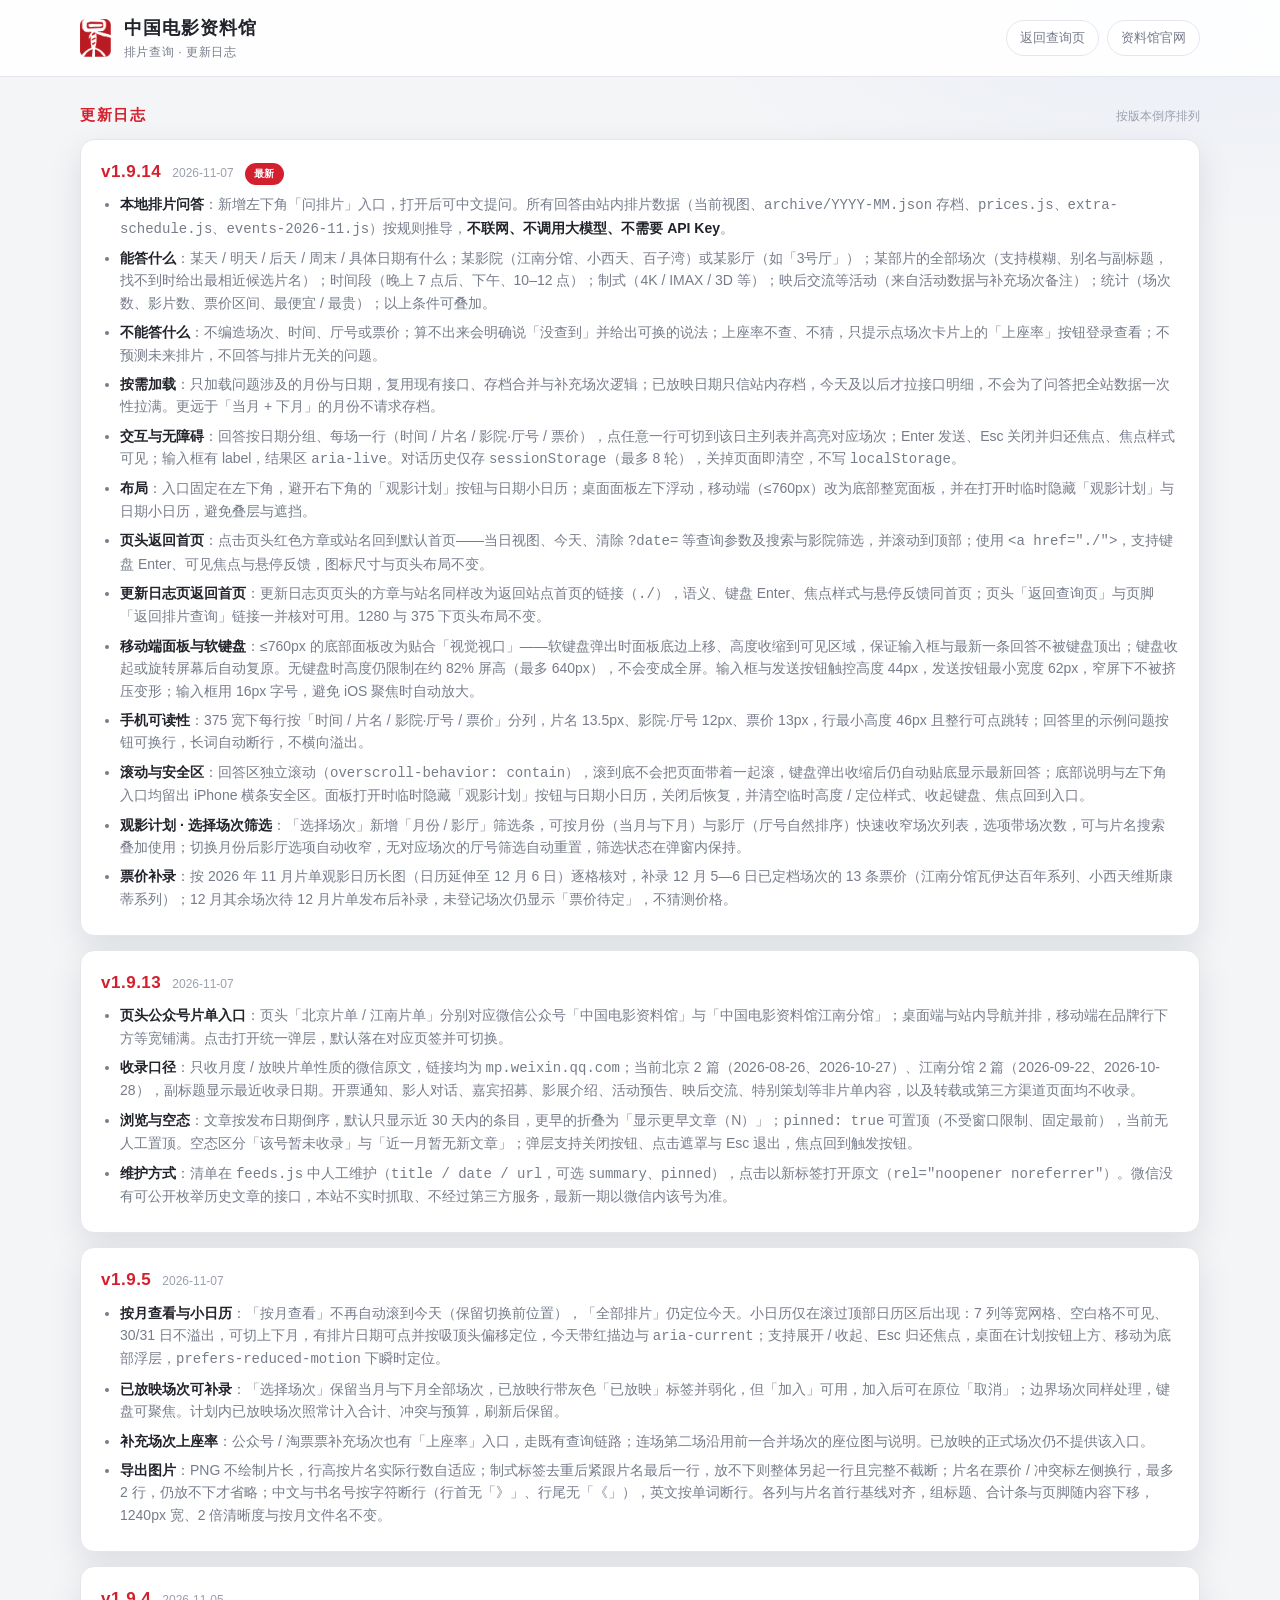
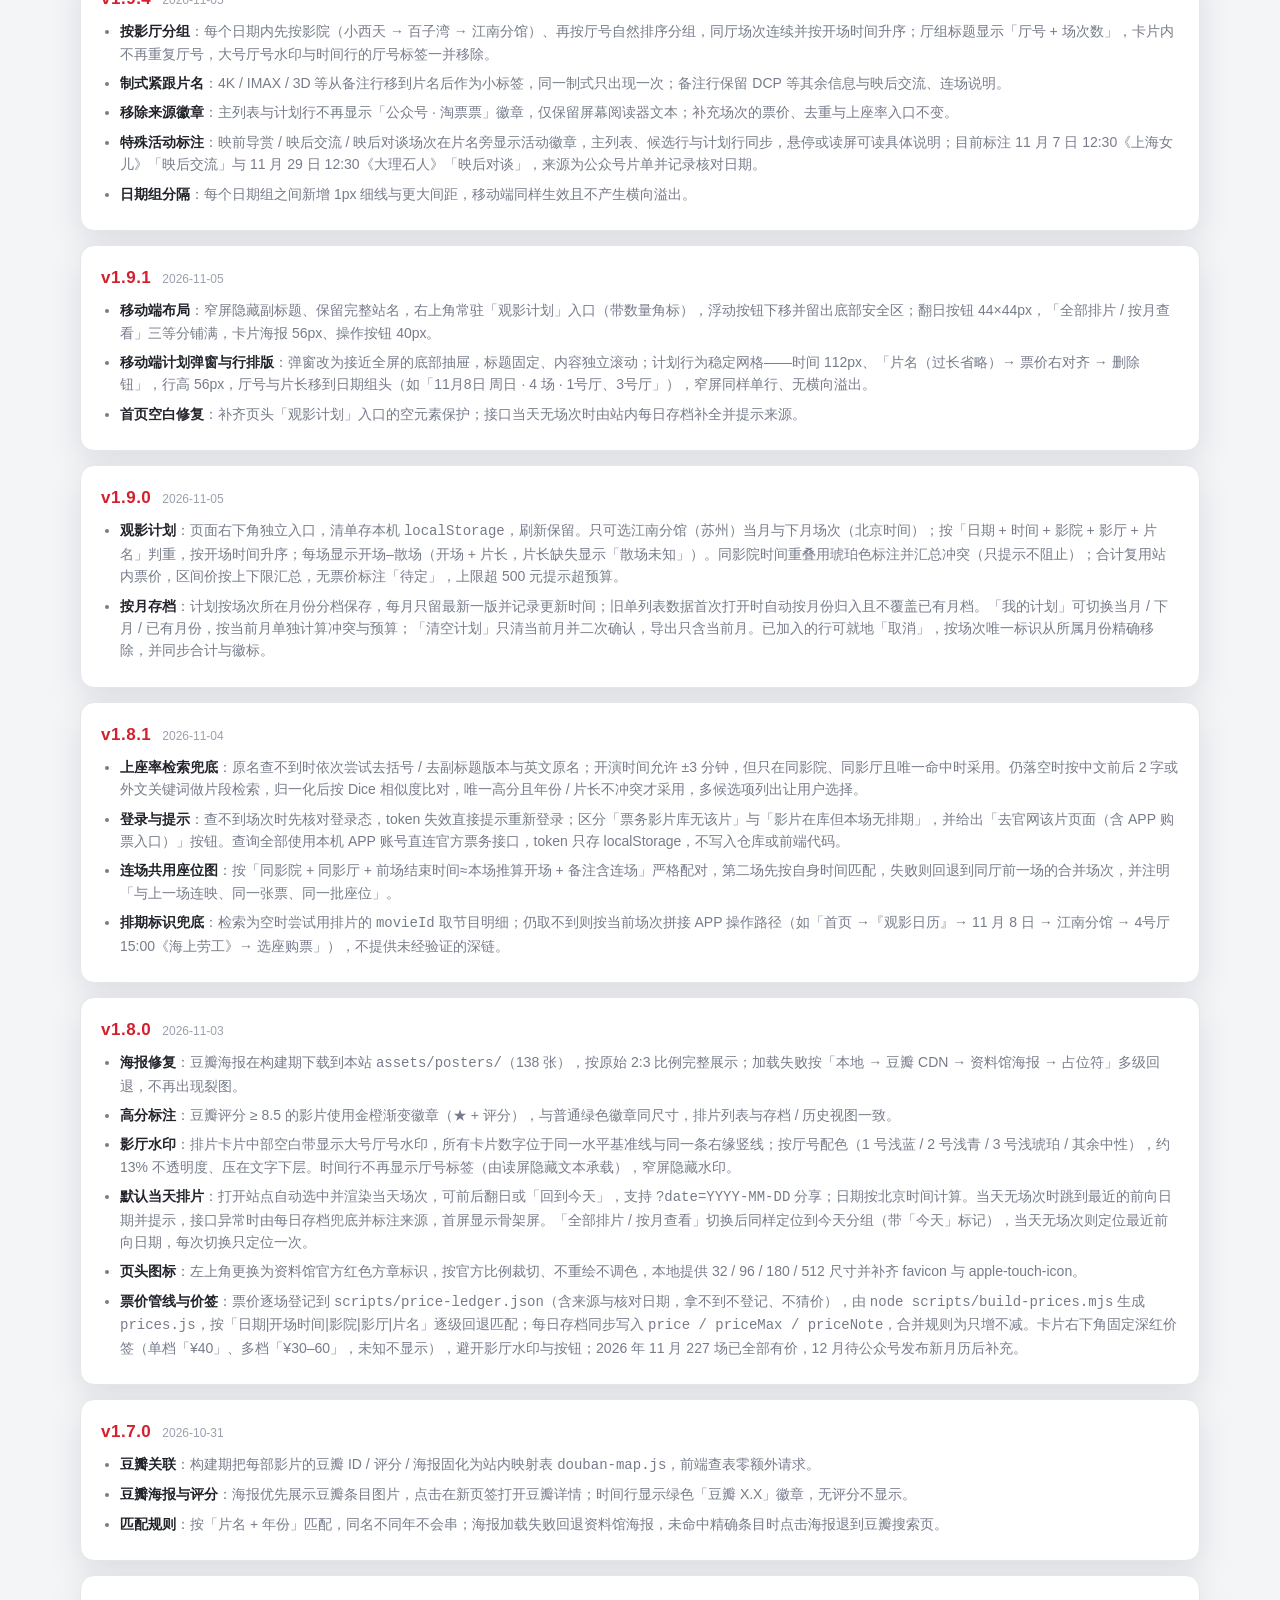
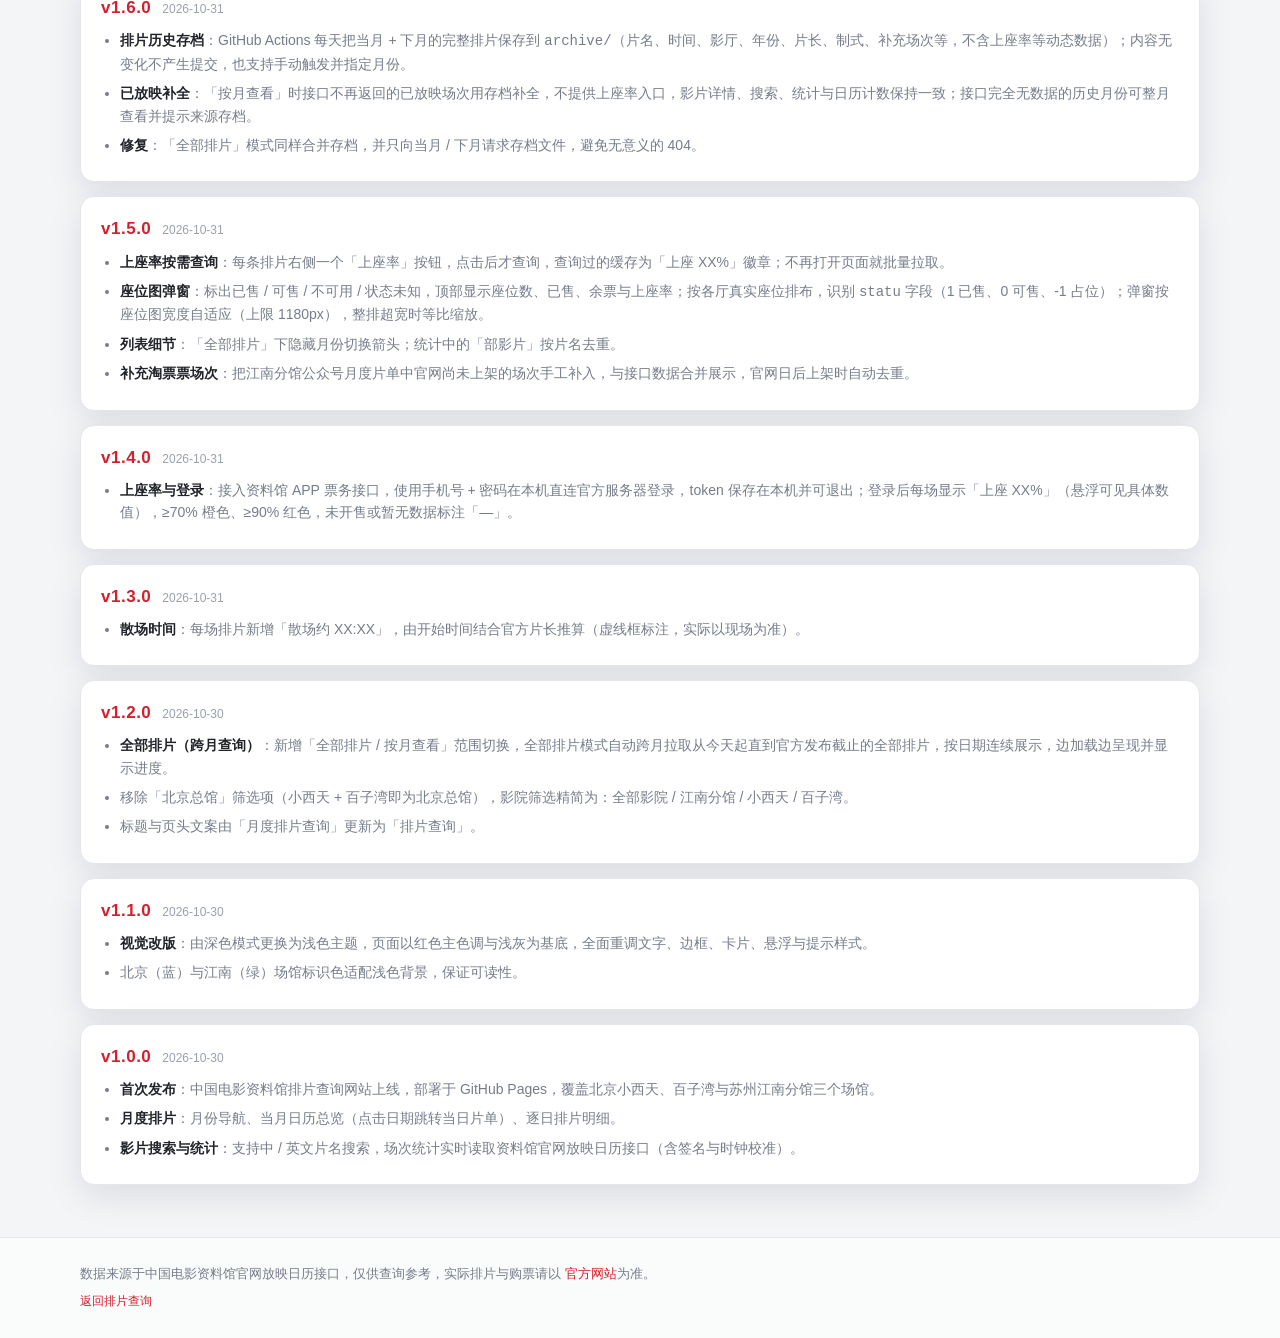
==== commit e71d224f: "feat(plan): 选择场次增加月份/影厅筛选；补录12月5-6日已核实票价（changelog.html）" ====
--- a/changelog.html
+++ b/changelog.html
@@ -56,6 +56,8 @@
           <li><b>移动端面板与软键盘</b>：≤760px 的底部面板改为贴合「视觉视口」——软键盘弹出时面板底边上移、高度收缩到可见区域，保证输入框与最新一条回答不被键盘顶出；键盘收起或旋转屏幕后自动复原。无键盘时高度仍限制在约 82% 屏高（最多 640px），不会变成全屏。输入框与发送按钮触控高度 44px，发送按钮最小宽度 62px，窄屏下不被挤压变形；输入框用 16px 字号，避免 iOS 聚焦时自动放大。</li>
           <li><b>手机可读性</b>：375 宽下每行按「时间 / 片名 / 影院·厅号 / 票价」分列，片名 13.5px、影院·厅号 12px、票价 13px，行最小高度 46px 且整行可点跳转；回答里的示例问题按钮可换行，长词自动断行，不横向溢出。</li>
           <li><b>滚动与安全区</b>：回答区独立滚动（<code>overscroll-behavior: contain</code>），滚到底不会把页面带着一起滚，键盘弹出收缩后仍自动贴底显示最新回答；底部说明与左下角入口均留出 iPhone 横条安全区。面板打开时临时隐藏「观影计划」按钮与日期小日历，关闭后恢复，并清空临时高度 / 定位样式、收起键盘、焦点回到入口。</li>
+          <li><b>观影计划 · 选择场次筛选</b>：「选择场次」新增「月份 / 影厅」筛选条，可按月份（当月与下月）与影厅（厅号自然排序）快速收窄场次列表，选项带场次数，可与片名搜索叠加使用；切换月份后影厅选项自动收窄，无对应场次的厅号筛选自动重置，筛选状态在弹窗内保持。</li>
+          <li><b>票价补录</b>：按 2026 年 11 月片单观影日历长图（日历延伸至 12 月 6 日）逐格核对，补录 12 月 5—6 日已定档场次的 13 条票价（江南分馆瓦伊达百年系列、小西天维斯康蒂系列）；12 月其余场次待 12 月片单发布后补录，未登记场次仍显示「票价待定」，不猜测价格。</li>
         </ul>
       </article>
 
--- a/style.css
+++ b/style.css
@@ -617,6 +617,21 @@
   font-variant-numeric:tabular-nums;
 }
 
+/* ---------- 回到顶部 ---------- */
+.back-top{
+  position:fixed;right:24px;bottom:88px;z-index:79;
+  width:42px;height:42px;border-radius:50%;cursor:pointer;
+  display:inline-grid;place-items:center;
+  color:var(--accent);background:var(--panel);
+  border:1px solid var(--line);
+  box-shadow:0 10px 26px rgba(20,24,40,.16);
+  transition:transform .15s,box-shadow .15s;
+}
+.back-top[hidden]{display:none!important}
+.back-top:hover{transform:translateY(-2px);box-shadow:0 14px 32px rgba(20,24,40,.22)}
+.back-top:active{transform:translateY(0)}
+.back-top svg{width:20px;height:20px}
+
 .plan-modal{
   width:min(760px, calc(100vw - 40px));max-width:none;max-height:90vh;
   display:flex;flex-direction:column;padding:22px 22px 12px;
@@ -864,22 +879,29 @@
   .plan-tabs{width:100%}
   .plan-tabs .tab{flex:1;text-align:center;padding:7px 8px}
   .plan-cand{flex-wrap:wrap;gap:8px 12px}
-  .pc-when{width:110px;order:1}
-  .pc-body{order:2;flex:1 1 0}
-  .pc-add{order:3;margin-left:auto;padding:7px 12px;min-height:40px}
+  /* 窄屏候选行：片名独占整行、完整换行显示，时间/票价/加入按钮排第二行 */
+  .pc-when{width:auto;order:2}
+  .pc-body{order:1;flex:1 1 100%}
+  .pc-add{order:4;margin-left:0;padding:7px 12px;min-height:40px}
   .pc-info{
-    order:4;flex:1 1 100%;flex-direction:row;align-items:baseline;
+    order:3;flex:1 1 auto;flex-direction:row;align-items:baseline;
     justify-content:flex-end;gap:12px;padding-top:1px;
   }
-  /* 窄屏计划行：单行 —— 时间 + 片名 + 票价 + 删除（厅号已移到日期组头） */
+  .pc-title{flex-wrap:wrap;row-gap:2px;overflow:visible}
+  .pc-name{white-space:normal;overflow:visible;text-overflow:clip;overflow-wrap:anywhere}
+  /* 窄屏计划行：两行 —— 上行 时间 + 票价 + 删除，下行 片名独占整行完整换行（厅号已移到日期组头） */
   .plan-item{
     grid-template-columns:auto minmax(0,1fr) auto 40px;
-    grid-template-rows:auto;
-    column-gap:8px;row-gap:0;
+    grid-template-rows:auto auto;
+    column-gap:8px;row-gap:3px;
     min-height:0;padding:8px 12px;
   }
   .plan-time{grid-column:1;grid-row:1;align-self:center}
-  .plan-title{grid-column:2;grid-row:1;align-self:center;font-size:14px}
+  .plan-title{
+    grid-column:1 / -1;grid-row:2;align-self:center;font-size:14px;
+    flex-wrap:wrap;row-gap:2px;overflow:visible;
+  }
+  .plan-name{white-space:normal;overflow:visible;text-overflow:clip;overflow-wrap:anywhere}
   .plan-price{grid-column:3;grid-row:1;align-self:center;justify-self:end;min-width:40px;font-size:18px}
   .plan-del{grid-column:4;grid-row:1;justify-self:end;width:40px;height:40px;font-size:18px}
   .plan-toolbar-btns{width:100%}
@@ -934,6 +956,7 @@
 
   /* 浮动入口下移并给底部留白，避免遮挡最后一张卡片 */
   .plan-fab{right:14px;bottom:calc(14px + env(safe-area-inset-bottom));min-height:46px;padding:11px 16px}
+  .back-top{right:16px;bottom:calc(72px + env(safe-area-inset-bottom));width:40px;height:40px}
   main.wrap{padding-bottom:78px}
   .site-footer{padding-bottom:calc(24px + env(safe-area-inset-bottom))}
 
@@ -959,7 +982,7 @@
   .plan-date-head{font-size:13px}
   .plan-hall-head{font-size:12.5px}
   .plan-cand{gap:6px 10px;padding:10px 11px}
-  .pc-when{width:106px;gap:3px}
+  .pc-when{gap:3px}
   .pc-when b,.pc-when i{font-size:15px}
   .pc-name{font-size:13.5px}
   .pc-add{min-height:40px;padding:8px 13px;display:inline-flex;align-items:center}
@@ -1259,8 +1282,9 @@
   .assist-send{min-height:44px;min-width:62px;padding:0 12px;font-size:13px}
   /* 底部说明：字号上调保证可读，底部内边距追加 iPhone 横条安全区 */
   .assist-note{font-size:11.5px;line-height:1.55;padding:3px 12px calc(8px + env(safe-area-inset-bottom))}
-  /* 面板打开时临时隐藏右下角观影计划按钮与日期小日历，避免叠层遮挡 */
+  /* 面板打开时临时隐藏右下角观影计划按钮、回到顶部按钮与日期小日历，避免叠层遮挡 */
   body.assist-open .plan-fab,
+  body.assist-open .back-top,
   body.assist-open .mini-cal{display:none!important}
 }
 @media (prefers-reduced-motion: reduce){
@@ -1271,4 +1295,28 @@
 /* 页头站名 / 方章：可点击返回首页 */
 a.brand{color:inherit;text-decoration:none;-webkit-tap-highlight-color:transparent}
 a.brand:hover .brand-text h1{color:var(--accent)}
-a.brand:focus-visible{outline:2px solid rgba(212,32,46,.5);outline-offset:3px;border-radius:6px}
+a.brand:focus-visible{outline:2px solid rgba(212,32,46,.5);outline-offset:3px;border-radius:6px}
+
+/* ---------- 观影计划 · 选择场次筛选（月份 / 影厅） ---------- */
+.plan-filters{display:flex;flex-direction:column;gap:7px;margin:2px 0 10px}
+.plan-frow{display:flex;flex-wrap:wrap;align-items:center;gap:6px}
+.plan-frow[data-label]::before{
+  content:attr(data-label);flex:none;font-size:11.5px;font-weight:600;color:#9aa0ad;
+}
+.plan-fchip{
+  display:inline-flex;align-items:center;gap:5px;min-height:29px;padding:4px 12px;
+  font-size:12px;font-weight:600;line-height:1.3;color:#5a6070;cursor:pointer;
+  background:#fff;border:1px solid var(--line);border-radius:999px;
+  -webkit-tap-highlight-color:transparent;
+}
+.plan-fchip:hover{color:var(--txt);border-color:#c6c9d1}
+.plan-fchip:focus-visible{outline:2px solid rgba(212,32,46,.5);outline-offset:2px}
+.plan-fchip.is-active{background:var(--accent-soft);border-color:var(--accent);color:var(--accent)}
+.plan-fchip i{font-style:normal;font-size:10.5px;font-weight:600;color:#9aa0ad}
+.plan-fchip.is-active i{color:var(--accent)}
+@media (max-width:760px){
+  .plan-filters{gap:9px;margin-bottom:11px}
+  .plan-frow{gap:7px}
+  .plan-fchip{min-height:40px;padding:8px 14px;font-size:13px}
+  .plan-fchip i{font-size:11.5px}
+}
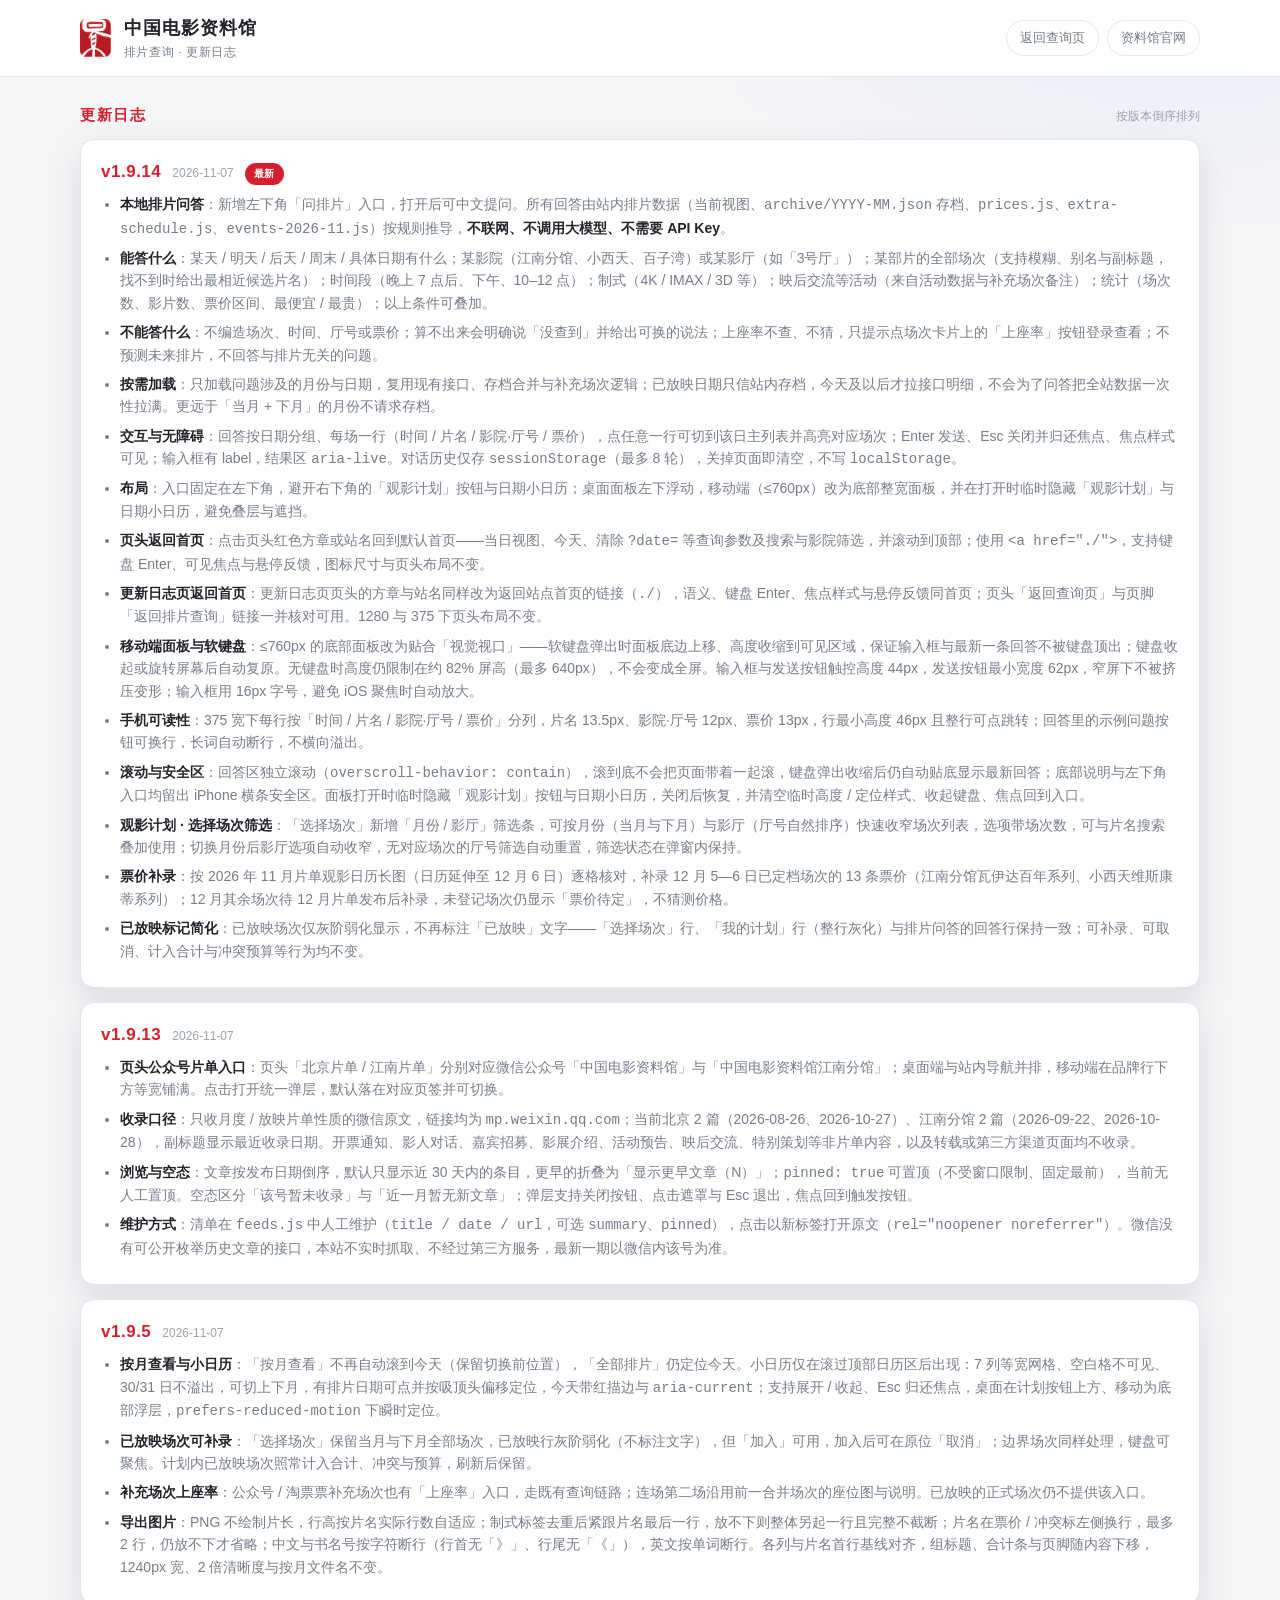
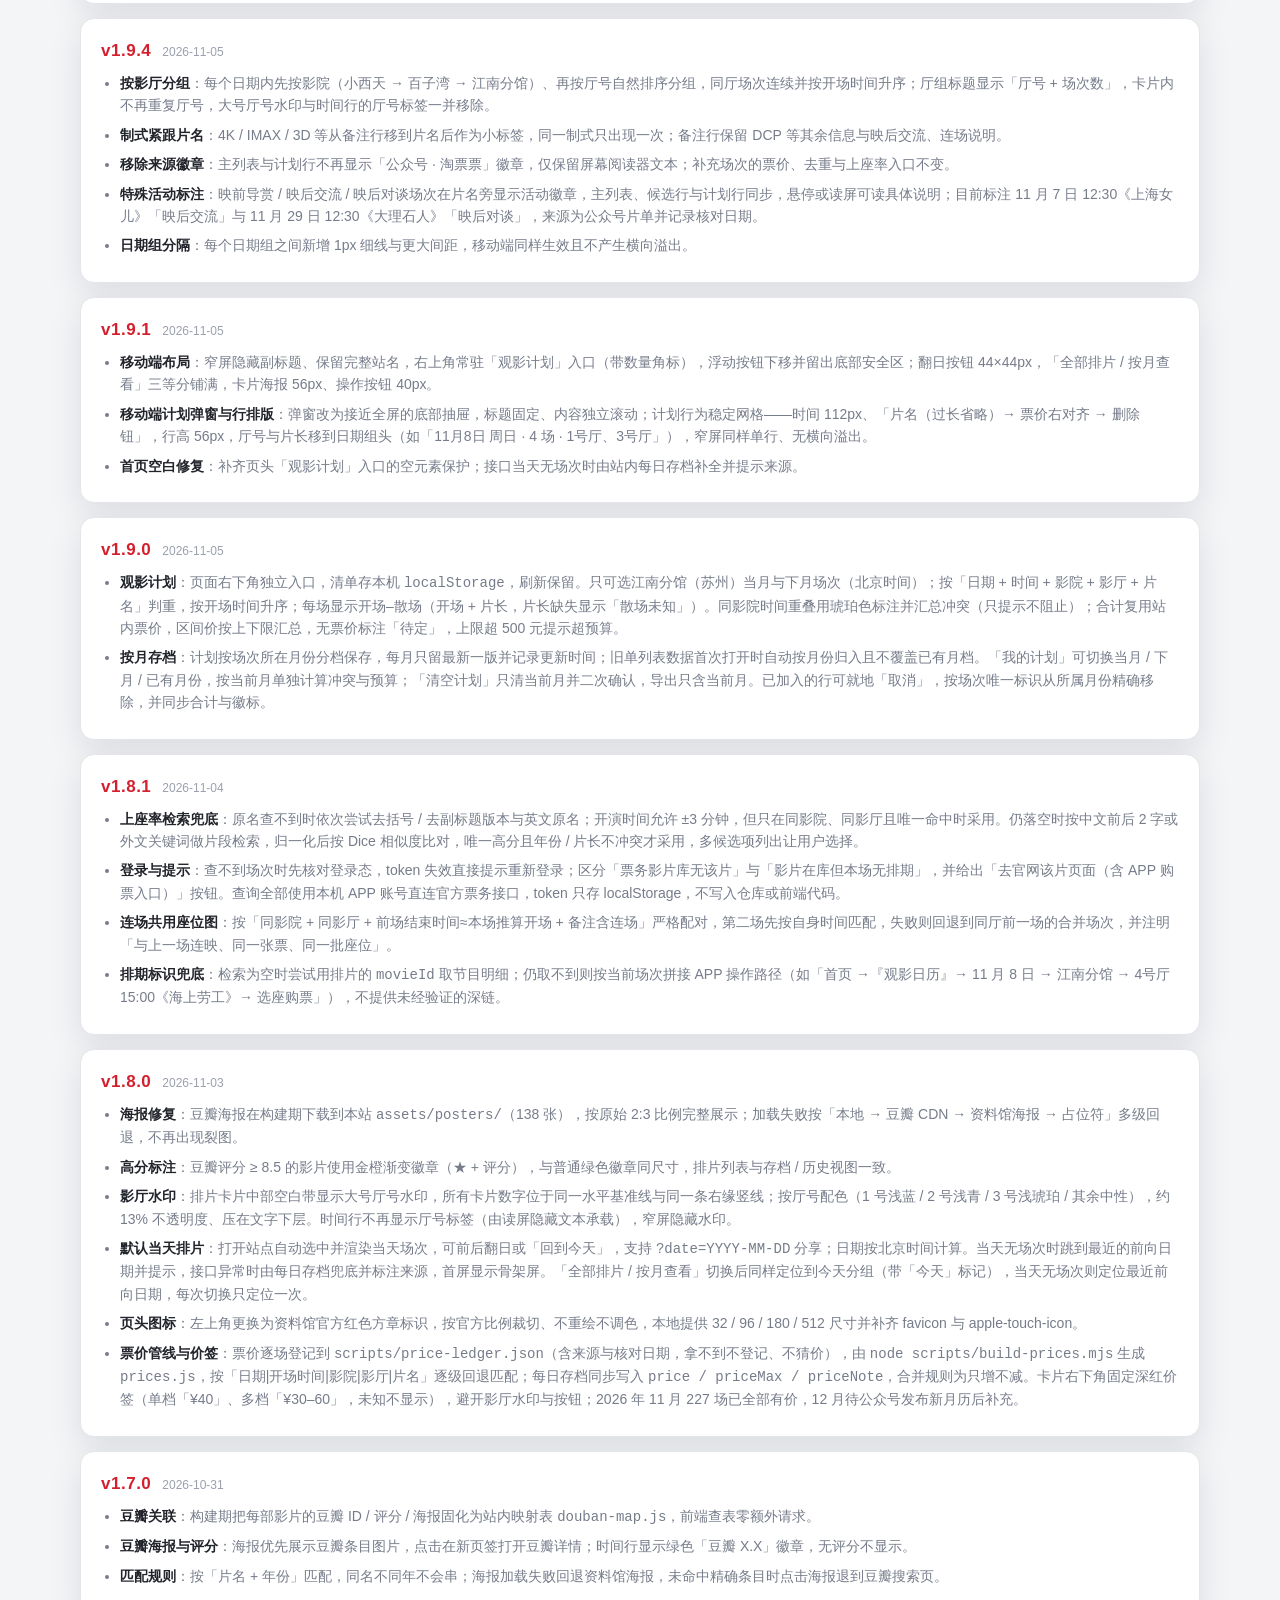
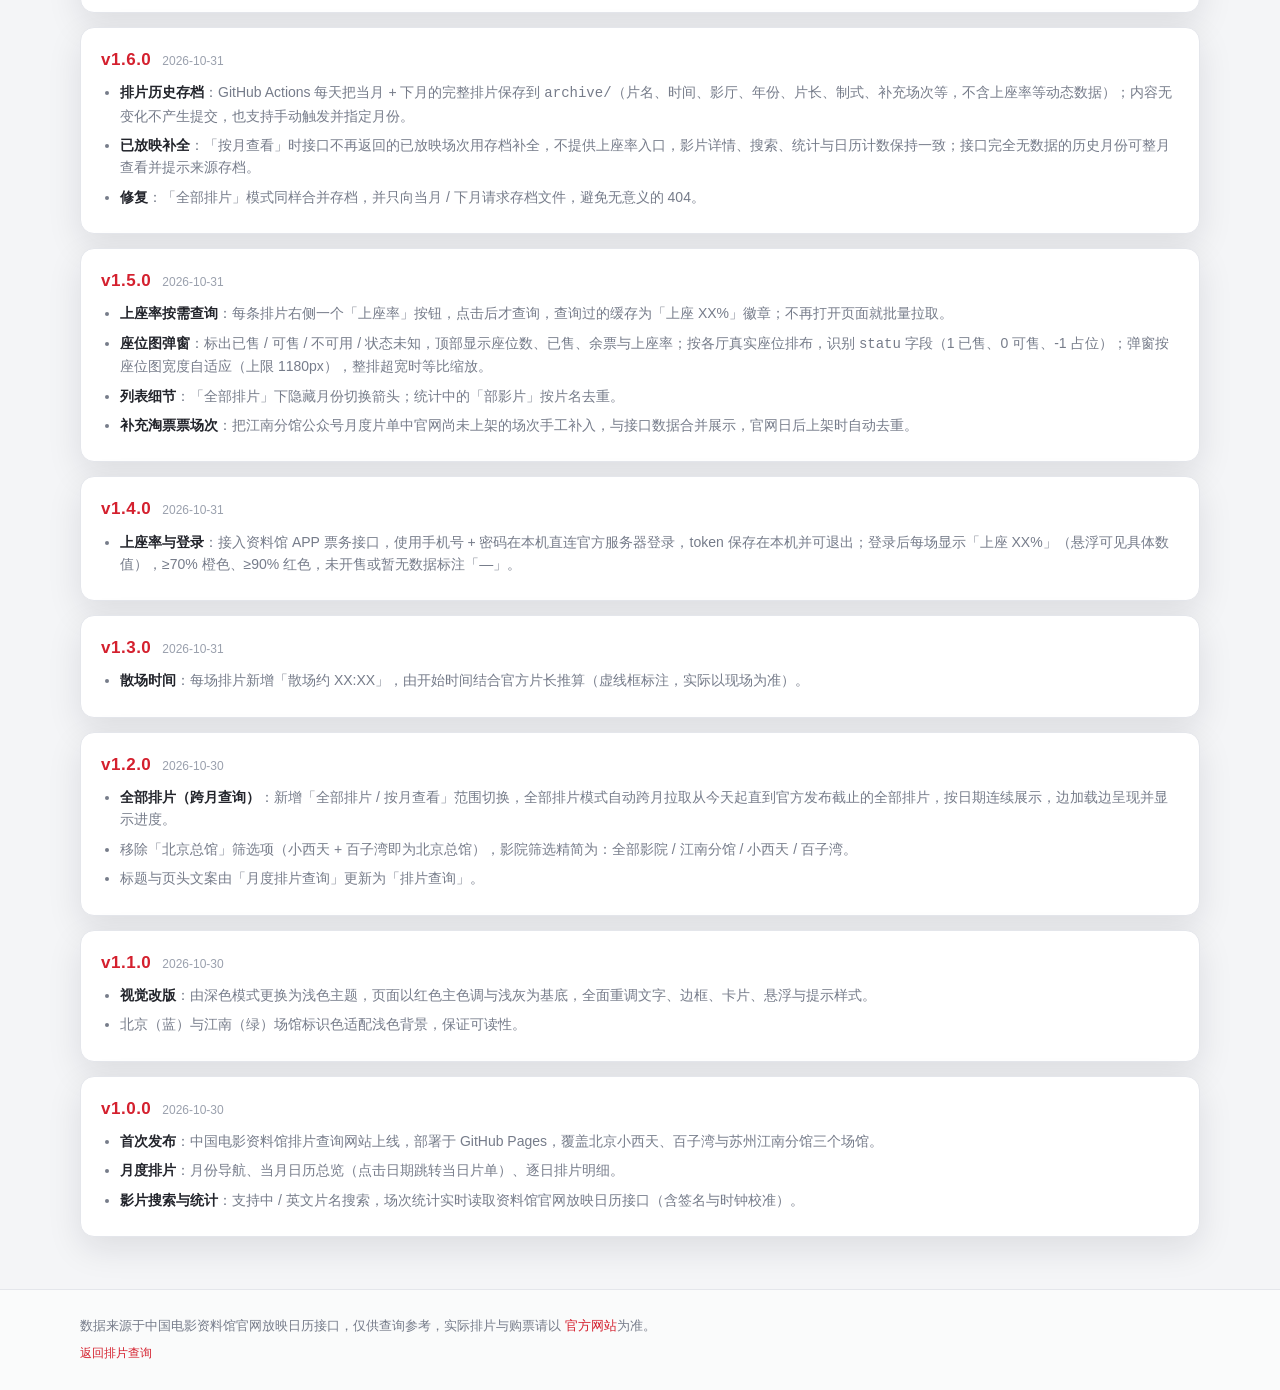
==== commit d4bd0259: "style(plan): 已放映场次仅灰化弱化，移除「已放映」文字标记（changelog.html）" ====
--- a/changelog.html
+++ b/changelog.html
@@ -58,6 +58,7 @@
           <li><b>滚动与安全区</b>：回答区独立滚动（<code>overscroll-behavior: contain</code>），滚到底不会把页面带着一起滚，键盘弹出收缩后仍自动贴底显示最新回答；底部说明与左下角入口均留出 iPhone 横条安全区。面板打开时临时隐藏「观影计划」按钮与日期小日历，关闭后恢复，并清空临时高度 / 定位样式、收起键盘、焦点回到入口。</li>
           <li><b>观影计划 · 选择场次筛选</b>：「选择场次」新增「月份 / 影厅」筛选条，可按月份（当月与下月）与影厅（厅号自然排序）快速收窄场次列表，选项带场次数，可与片名搜索叠加使用；切换月份后影厅选项自动收窄，无对应场次的厅号筛选自动重置，筛选状态在弹窗内保持。</li>
           <li><b>票价补录</b>：按 2026 年 11 月片单观影日历长图（日历延伸至 12 月 6 日）逐格核对，补录 12 月 5—6 日已定档场次的 13 条票价（江南分馆瓦伊达百年系列、小西天维斯康蒂系列）；12 月其余场次待 12 月片单发布后补录，未登记场次仍显示「票价待定」，不猜测价格。</li>
+          <li><b>已放映标记简化</b>：已放映场次仅灰阶弱化显示，不再标注「已放映」文字——「选择场次」行、「我的计划」行（整行灰化）与排片问答的回答行保持一致；可补录、可取消、计入合计与冲突预算等行为均不变。</li>
         </ul>
       </article>
 
@@ -81,7 +82,7 @@
         </div>
         <ul class="cl-list">
           <li><b>按月查看与小日历</b>：「按月查看」不再自动滚到今天（保留切换前位置），「全部排片」仍定位今天。小日历仅在滚过顶部日历区后出现：7 列等宽网格、空白格不可见、30/31 日不溢出，可切上下月，有排片日期可点并按吸顶头偏移定位，今天带红描边与 <code>aria-current</code>；支持展开 / 收起、Esc 归还焦点，桌面在计划按钮上方、移动为底部浮层，<code>prefers-reduced-motion</code> 下瞬时定位。</li>
-          <li><b>已放映场次可补录</b>：「选择场次」保留当月与下月全部场次，已放映行带灰色「已放映」标签并弱化，但「加入」可用，加入后可在原位「取消」；边界场次同样处理，键盘可聚焦。计划内已放映场次照常计入合计、冲突与预算，刷新后保留。</li>
+          <li><b>已放映场次可补录</b>：「选择场次」保留当月与下月全部场次，已放映行灰阶弱化（不标注文字），但「加入」可用，加入后可在原位「取消」；边界场次同样处理，键盘可聚焦。计划内已放映场次照常计入合计、冲突与预算，刷新后保留。</li>
           <li><b>补充场次上座率</b>：公众号 / 淘票票补充场次也有「上座率」入口，走既有查询链路；连场第二场沿用前一合并场次的座位图与说明。已放映的正式场次仍不提供该入口。</li>
           <li><b>导出图片</b>：PNG 不绘制片长，行高按片名实际行数自适应；制式标签去重后紧跟片名最后一行，放不下则整体另起一行且完整不截断；片名在票价 / 冲突标左侧换行，最多 2 行，仍放不下才省略；中文与书名号按字符断行（行首无「》」、行尾无「《」），英文按单词断行。各列与片名首行基线对齐，组标题、合计条与页脚随内容下移，1240px 宽、2 倍清晰度与按月文件名不变。</li>
         </ul>
--- a/style.css
+++ b/style.css
@@ -762,12 +762,6 @@
   box-shadow:inset 3px 0 0 rgba(212,32,46,.32);
 }
 .plan-cand.is-past .pc-price{color:#8b909c}
-.pc-past{
-  flex:none;display:inline-flex;align-items:center;
-  padding:0 7px;line-height:17px;border-radius:999px;
-  font-size:10.5px;font-weight:600;color:#7d828f;
-  background:#eef0f3;border:1px solid #e2e5ea;
-}
 /* 特殊活动（映前导赏 / 映后交流等）：与制式标签并列的小徽章，金色系，不压片名 */
 .ev-badge{
   flex:none;display:inline-flex;align-items:center;
@@ -845,12 +839,6 @@
   font-size:10px;font-weight:600;color:#8a4a09;
   background:rgba(180,83,9,.12);border:1px solid rgba(180,83,9,.3);
   vertical-align:2px;
-}
-/* 计划行里的「已放映」小标：不参与冲突提示，灰阶弱化但保持可读 */
-.plan-past{
-  flex:none;display:inline-flex;align-items:center;padding:0 7px;line-height:18px;border-radius:6px;
-  font-size:10px;font-weight:600;color:#7d828f;
-  background:#eef0f3;border:1px solid #e2e5ea;
 }
 .plan-price{
   grid-column:3;grid-row:1;justify-self:end;align-self:center;text-align:right;
@@ -1197,7 +1185,6 @@
 .ar-right{display:flex;flex-direction:column;align-items:flex-end;gap:2px;white-space:nowrap}
 .ar-price{font-size:12.5px;font-weight:700;line-height:1.45;color:var(--accent);font-variant-numeric:tabular-nums}
 .ar-price.is-unknown{font-weight:500;color:#9b8a80}
-.ar-state{font-size:10px;line-height:1.4;padding:0 3px;border:1px solid #ded6ce;border-radius:3px;color:#8b837c}
 .assist-summary{margin:0 0 6px;font-size:12.5px;line-height:1.6;color:#3c2d25}
 .assist-summary b{color:var(--accent)}
 .assist-empty{margin:0 0 8px;font-size:12.5px;line-height:1.65;color:#5d4b40}
@@ -1297,6 +1284,15 @@
 a.brand:hover .brand-text h1{color:var(--accent)}
 a.brand:focus-visible{outline:2px solid rgba(212,32,46,.5);outline-offset:3px;border-radius:6px}
 
+/* 「我的计划」已放映行：整行灰阶弱化（不再显示「已放映」文字小标，与选择场次一致） */
+.plan-item.is-past{background:var(--panel-2);border-color:#e0e2e8}
+.plan-item.is-past .plan-time b,
+.plan-item.is-past .plan-time span{color:#8b909c}
+.plan-item.is-past .plan-name{color:#6b7280}
+.plan-item.is-past .plan-price{color:#8b909c}
+.plan-item.is-past.conflict .plan-time b,
+.plan-item.is-past.conflict .plan-time span{color:#b45309}
+
 /* ---------- 观影计划 · 选择场次筛选（月份 / 影厅） ---------- */
 .plan-filters{display:flex;flex-direction:column;gap:7px;margin:2px 0 10px}
 .plan-frow{display:flex;flex-wrap:wrap;align-items:center;gap:6px}
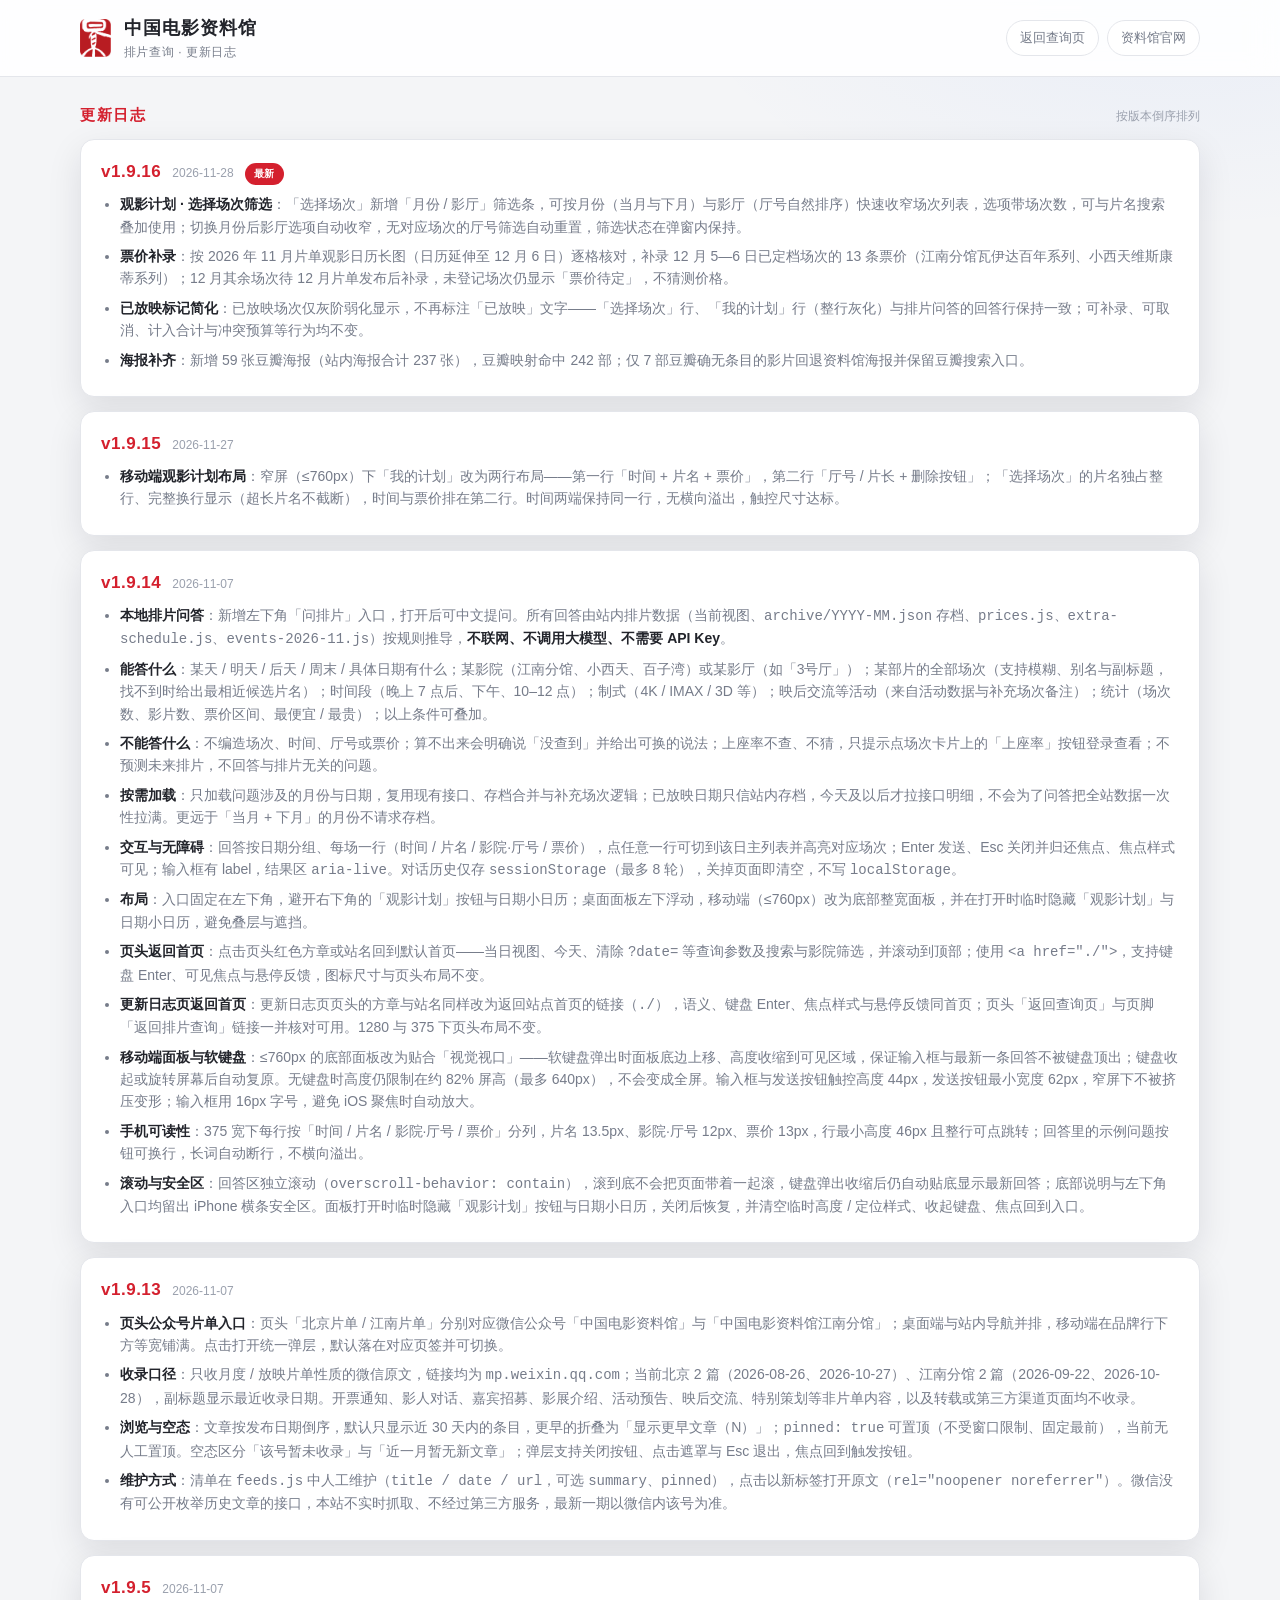
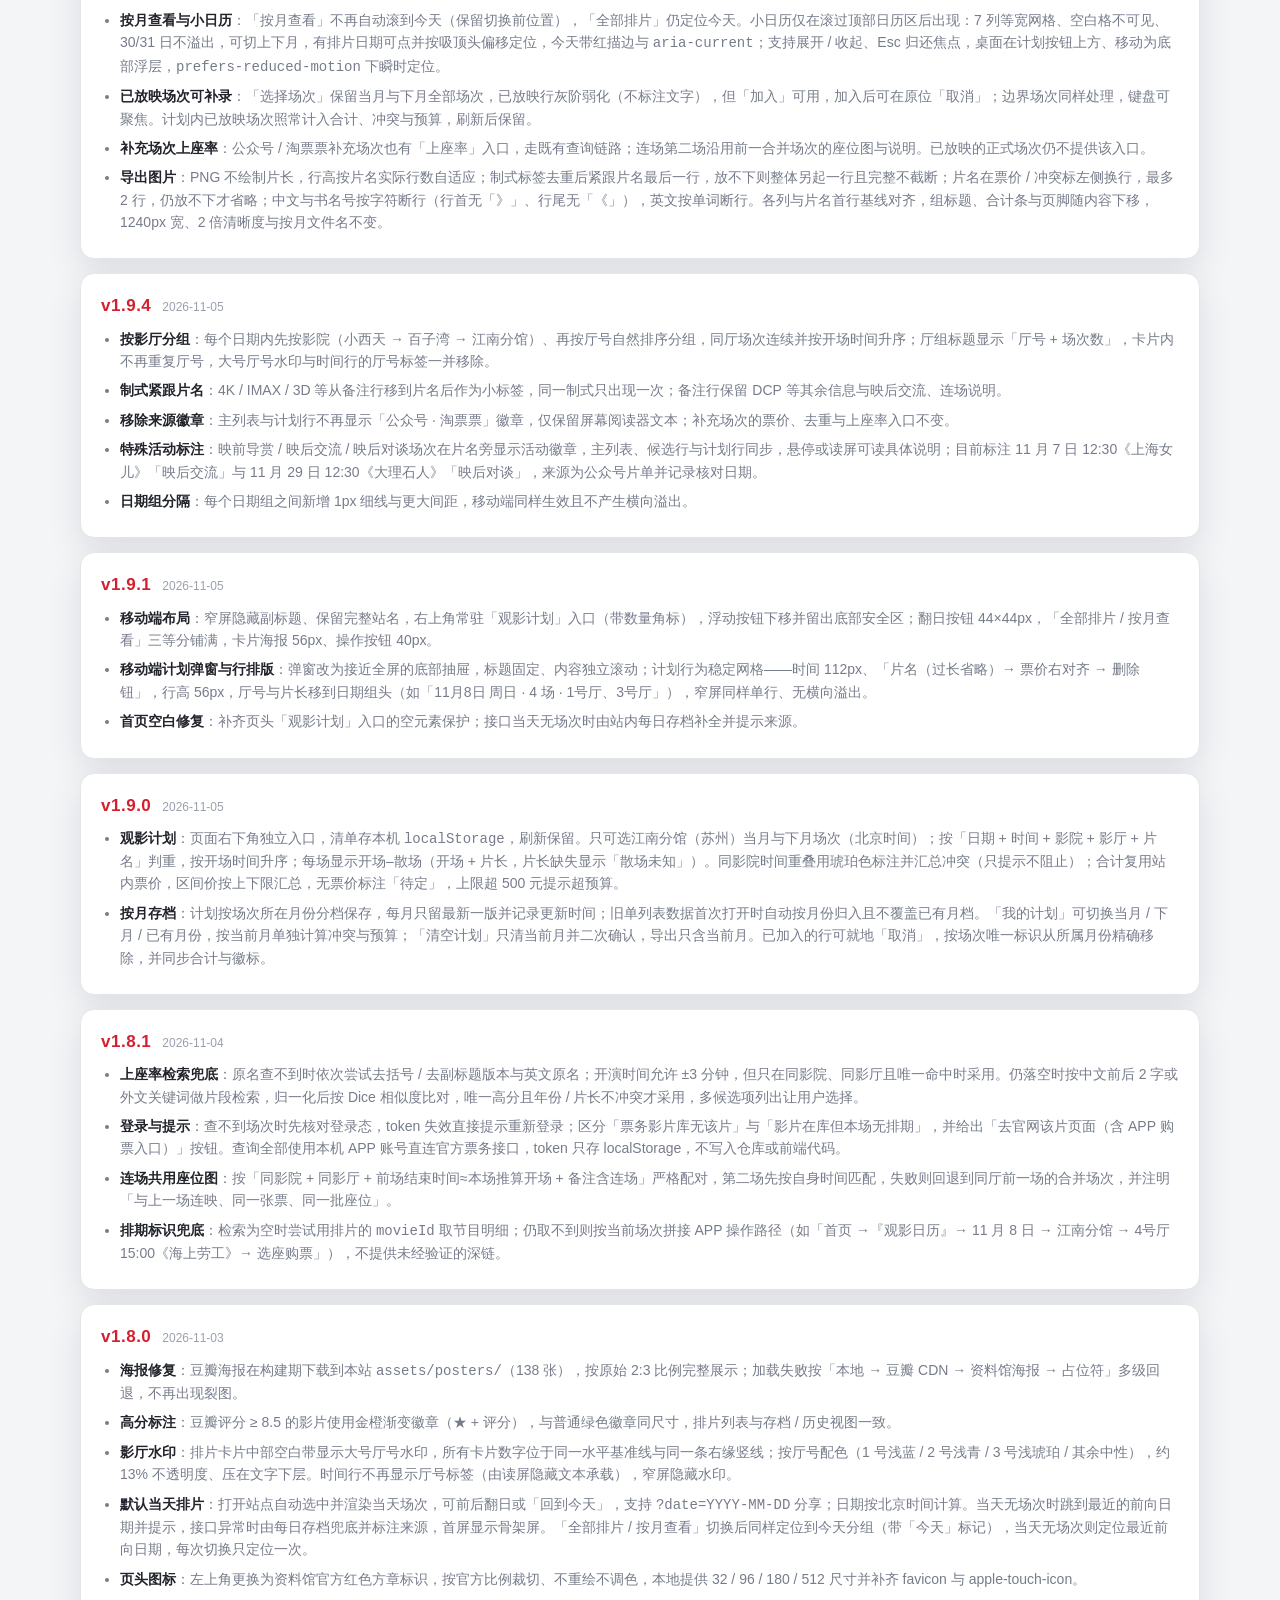
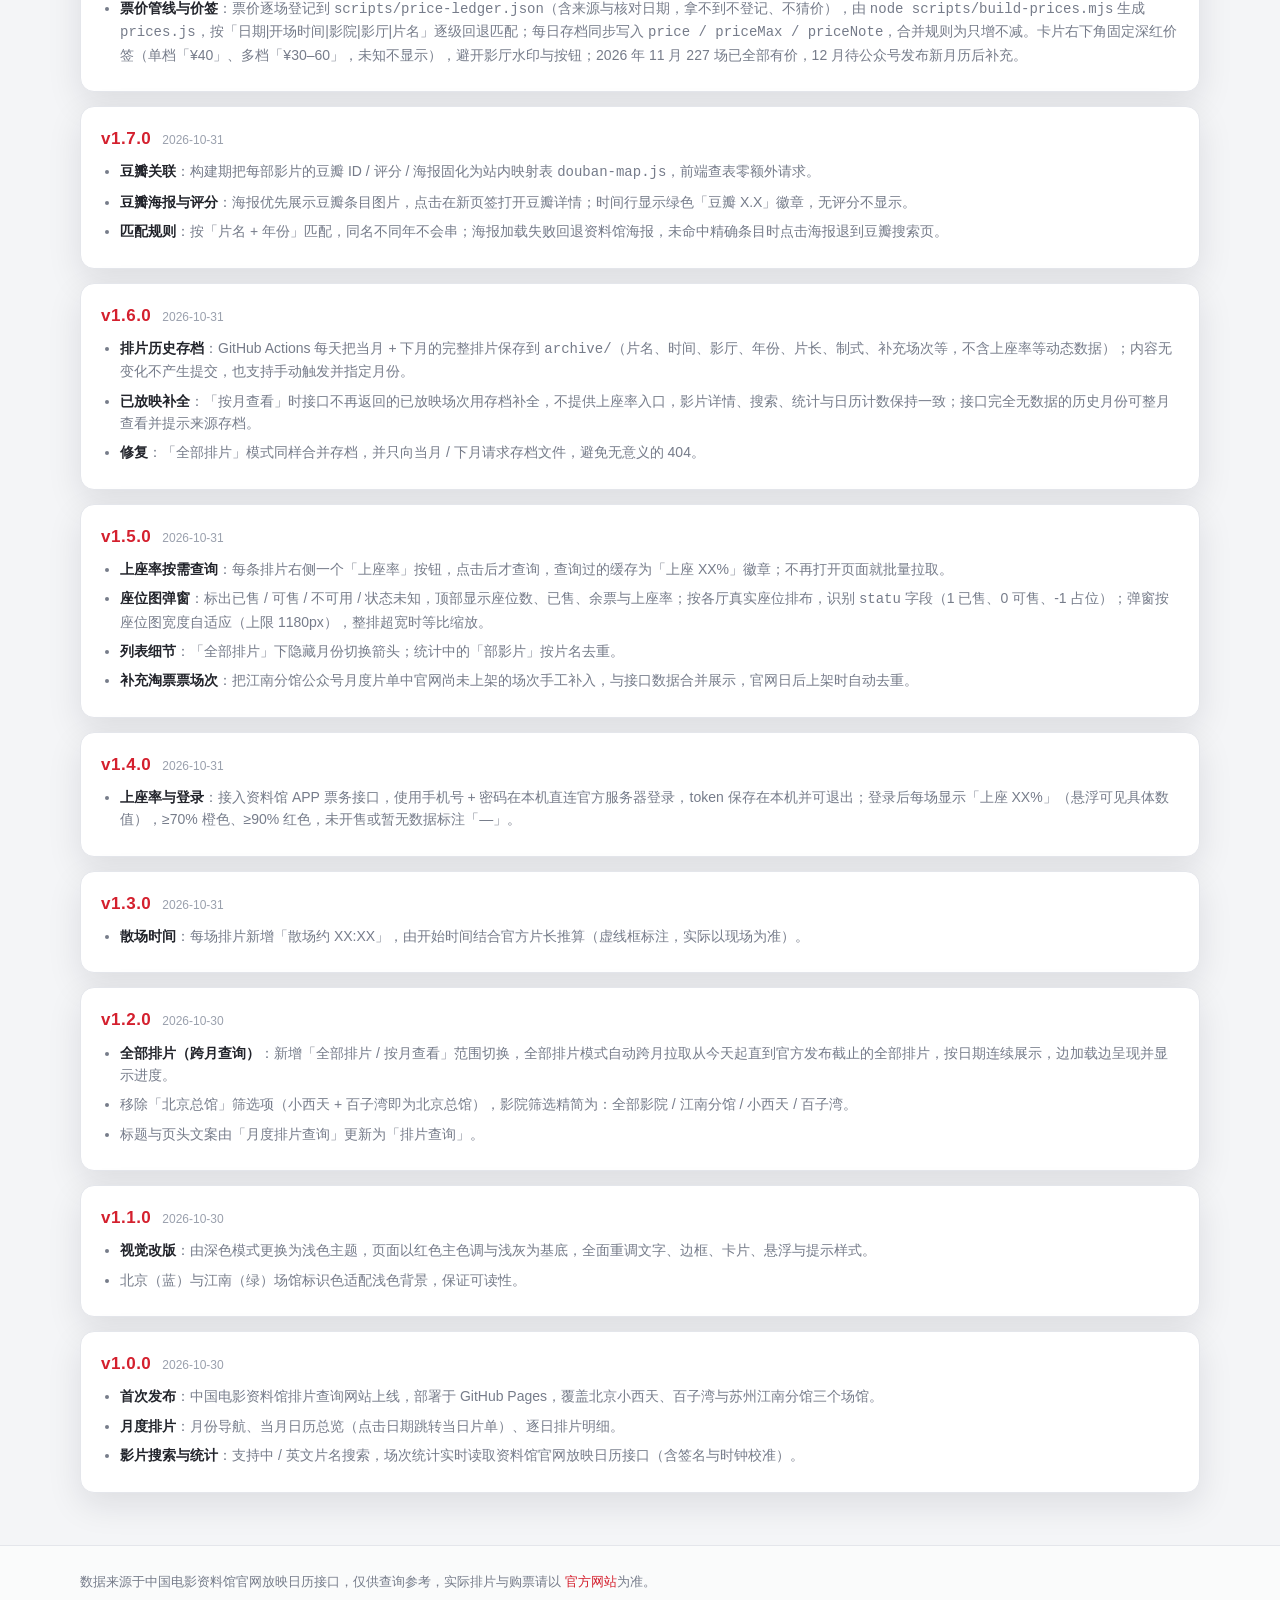
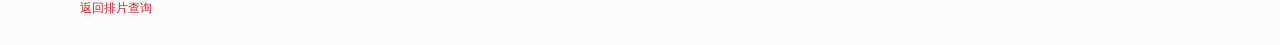
==== commit 6630259c: "docs(changelog): 为 11-27/11-28 调整补独立版本条目 v1.9.15/v1.9.16" ====
--- a/changelog.html
+++ b/changelog.html
@@ -40,9 +40,32 @@
 
       <article class="cl-item">
         <div class="cl-head">
+          <span class="cl-ver">v1.9.16</span>
+          <span class="cl-date">2026-11-28</span>
+          <span class="cl-badge">最新</span>
+        </div>
+        <ul class="cl-list">
+          <li><b>观影计划 · 选择场次筛选</b>：「选择场次」新增「月份 / 影厅」筛选条，可按月份（当月与下月）与影厅（厅号自然排序）快速收窄场次列表，选项带场次数，可与片名搜索叠加使用；切换月份后影厅选项自动收窄，无对应场次的厅号筛选自动重置，筛选状态在弹窗内保持。</li>
+          <li><b>票价补录</b>：按 2026 年 11 月片单观影日历长图（日历延伸至 12 月 6 日）逐格核对，补录 12 月 5—6 日已定档场次的 13 条票价（江南分馆瓦伊达百年系列、小西天维斯康蒂系列）；12 月其余场次待 12 月片单发布后补录，未登记场次仍显示「票价待定」，不猜测价格。</li>
+          <li><b>已放映标记简化</b>：已放映场次仅灰阶弱化显示，不再标注「已放映」文字——「选择场次」行、「我的计划」行（整行灰化）与排片问答的回答行保持一致；可补录、可取消、计入合计与冲突预算等行为均不变。</li>
+          <li><b>海报补齐</b>：新增 59 张豆瓣海报（站内海报合计 237 张），豆瓣映射命中 242 部；仅 7 部豆瓣确无条目的影片回退资料馆海报并保留豆瓣搜索入口。</li>
+        </ul>
+      </article>
+
+      <article class="cl-item">
+        <div class="cl-head">
+          <span class="cl-ver">v1.9.15</span>
+          <span class="cl-date">2026-11-27</span>
+        </div>
+        <ul class="cl-list">
+          <li><b>移动端观影计划布局</b>：窄屏（≤760px）下「我的计划」改为两行布局——第一行「时间 + 片名 + 票价」，第二行「厅号 / 片长 + 删除按钮」；「选择场次」的片名独占整行、完整换行显示（超长片名不截断），时间与票价排在第二行。时间两端保持同一行，无横向溢出，触控尺寸达标。</li>
+        </ul>
+      </article>
+
+      <article class="cl-item">
+        <div class="cl-head">
           <span class="cl-ver">v1.9.14</span>
           <span class="cl-date">2026-11-07</span>
-          <span class="cl-badge">最新</span>
         </div>
         <ul class="cl-list">
           <li><b>本地排片问答</b>：新增左下角「问排片」入口，打开后可中文提问。所有回答由站内排片数据（当前视图、<code>archive/YYYY-MM.json</code> 存档、<code>prices.js</code>、<code>extra-schedule.js</code>、<code>events-2026-11.js</code>）按规则推导，<b>不联网、不调用大模型、不需要 API Key</b>。</li>
@@ -56,9 +79,6 @@
           <li><b>移动端面板与软键盘</b>：≤760px 的底部面板改为贴合「视觉视口」——软键盘弹出时面板底边上移、高度收缩到可见区域，保证输入框与最新一条回答不被键盘顶出；键盘收起或旋转屏幕后自动复原。无键盘时高度仍限制在约 82% 屏高（最多 640px），不会变成全屏。输入框与发送按钮触控高度 44px，发送按钮最小宽度 62px，窄屏下不被挤压变形；输入框用 16px 字号，避免 iOS 聚焦时自动放大。</li>
           <li><b>手机可读性</b>：375 宽下每行按「时间 / 片名 / 影院·厅号 / 票价」分列，片名 13.5px、影院·厅号 12px、票价 13px，行最小高度 46px 且整行可点跳转；回答里的示例问题按钮可换行，长词自动断行，不横向溢出。</li>
           <li><b>滚动与安全区</b>：回答区独立滚动（<code>overscroll-behavior: contain</code>），滚到底不会把页面带着一起滚，键盘弹出收缩后仍自动贴底显示最新回答；底部说明与左下角入口均留出 iPhone 横条安全区。面板打开时临时隐藏「观影计划」按钮与日期小日历，关闭后恢复，并清空临时高度 / 定位样式、收起键盘、焦点回到入口。</li>
-          <li><b>观影计划 · 选择场次筛选</b>：「选择场次」新增「月份 / 影厅」筛选条，可按月份（当月与下月）与影厅（厅号自然排序）快速收窄场次列表，选项带场次数，可与片名搜索叠加使用；切换月份后影厅选项自动收窄，无对应场次的厅号筛选自动重置，筛选状态在弹窗内保持。</li>
-          <li><b>票价补录</b>：按 2026 年 11 月片单观影日历长图（日历延伸至 12 月 6 日）逐格核对，补录 12 月 5—6 日已定档场次的 13 条票价（江南分馆瓦伊达百年系列、小西天维斯康蒂系列）；12 月其余场次待 12 月片单发布后补录，未登记场次仍显示「票价待定」，不猜测价格。</li>
-          <li><b>已放映标记简化</b>：已放映场次仅灰阶弱化显示，不再标注「已放映」文字——「选择场次」行、「我的计划」行（整行灰化）与排片问答的回答行保持一致；可补录、可取消、计入合计与冲突预算等行为均不变。</li>
         </ul>
       </article>
 
